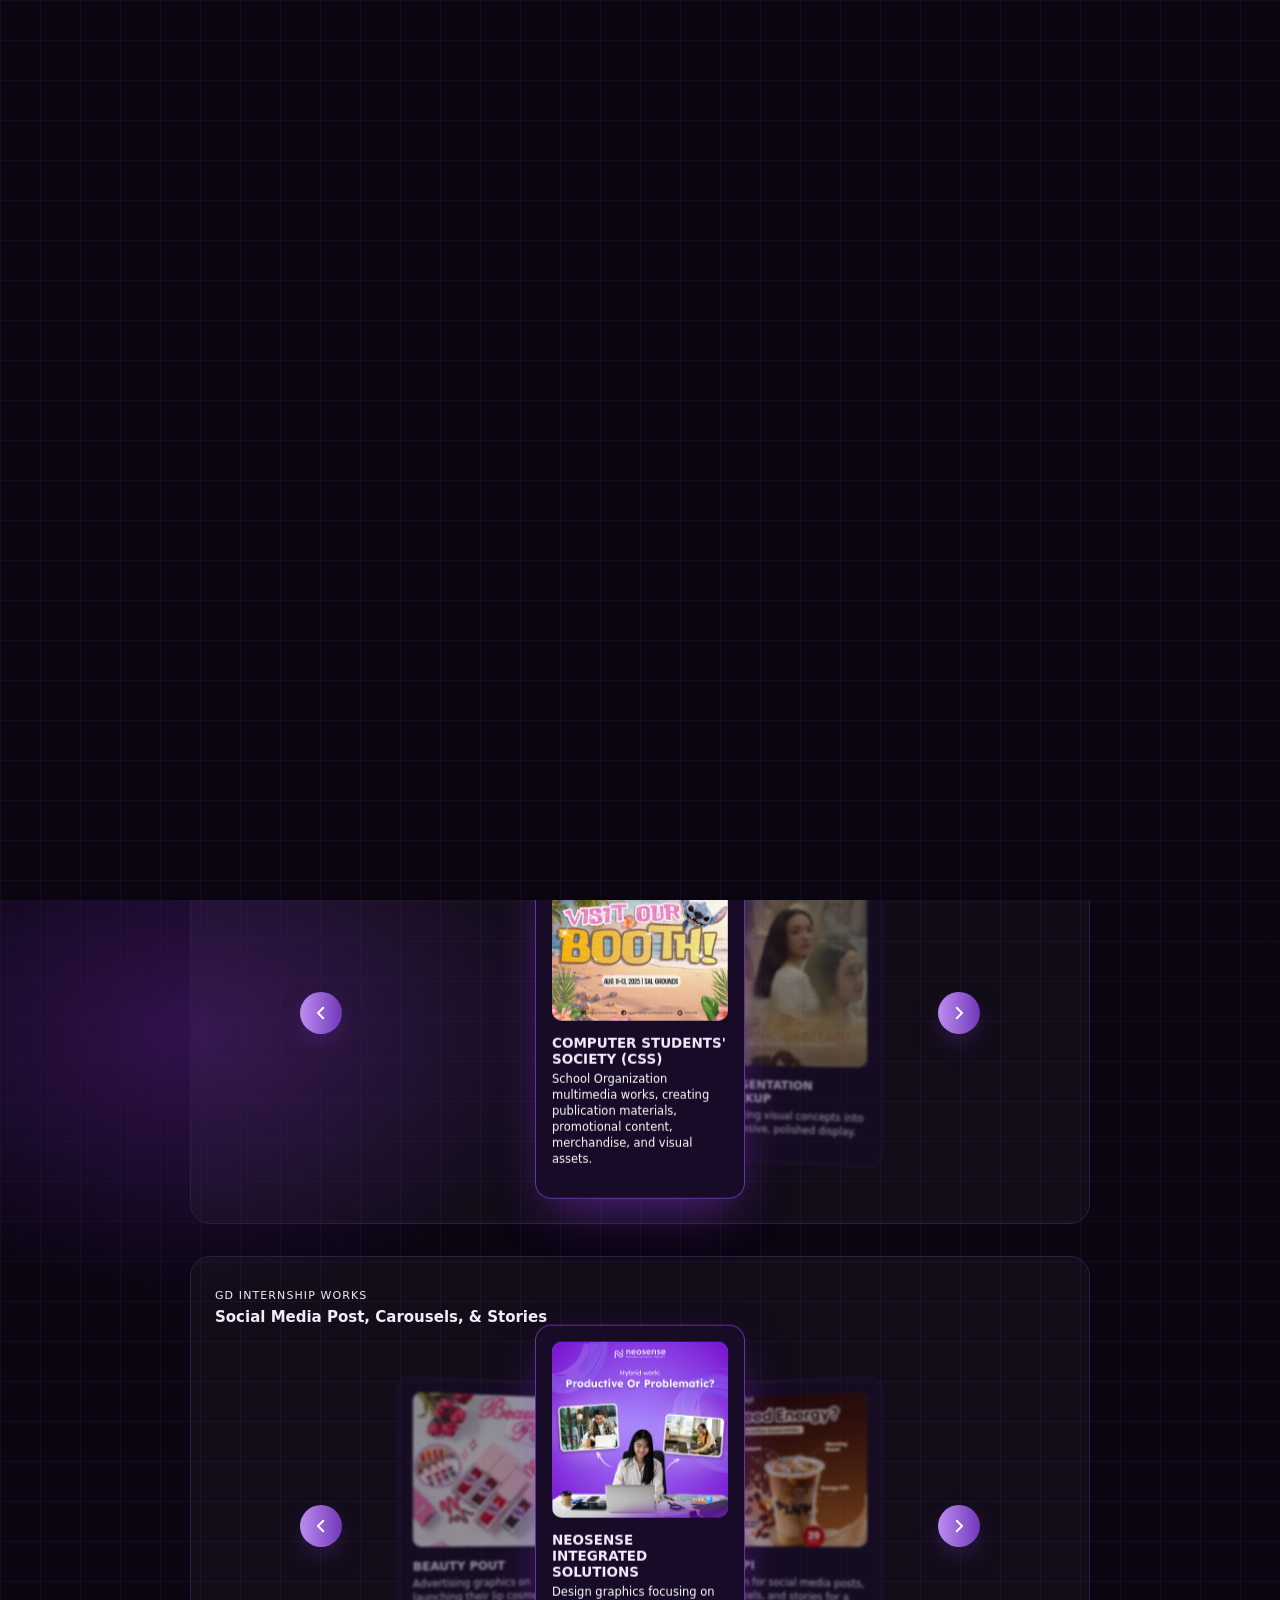
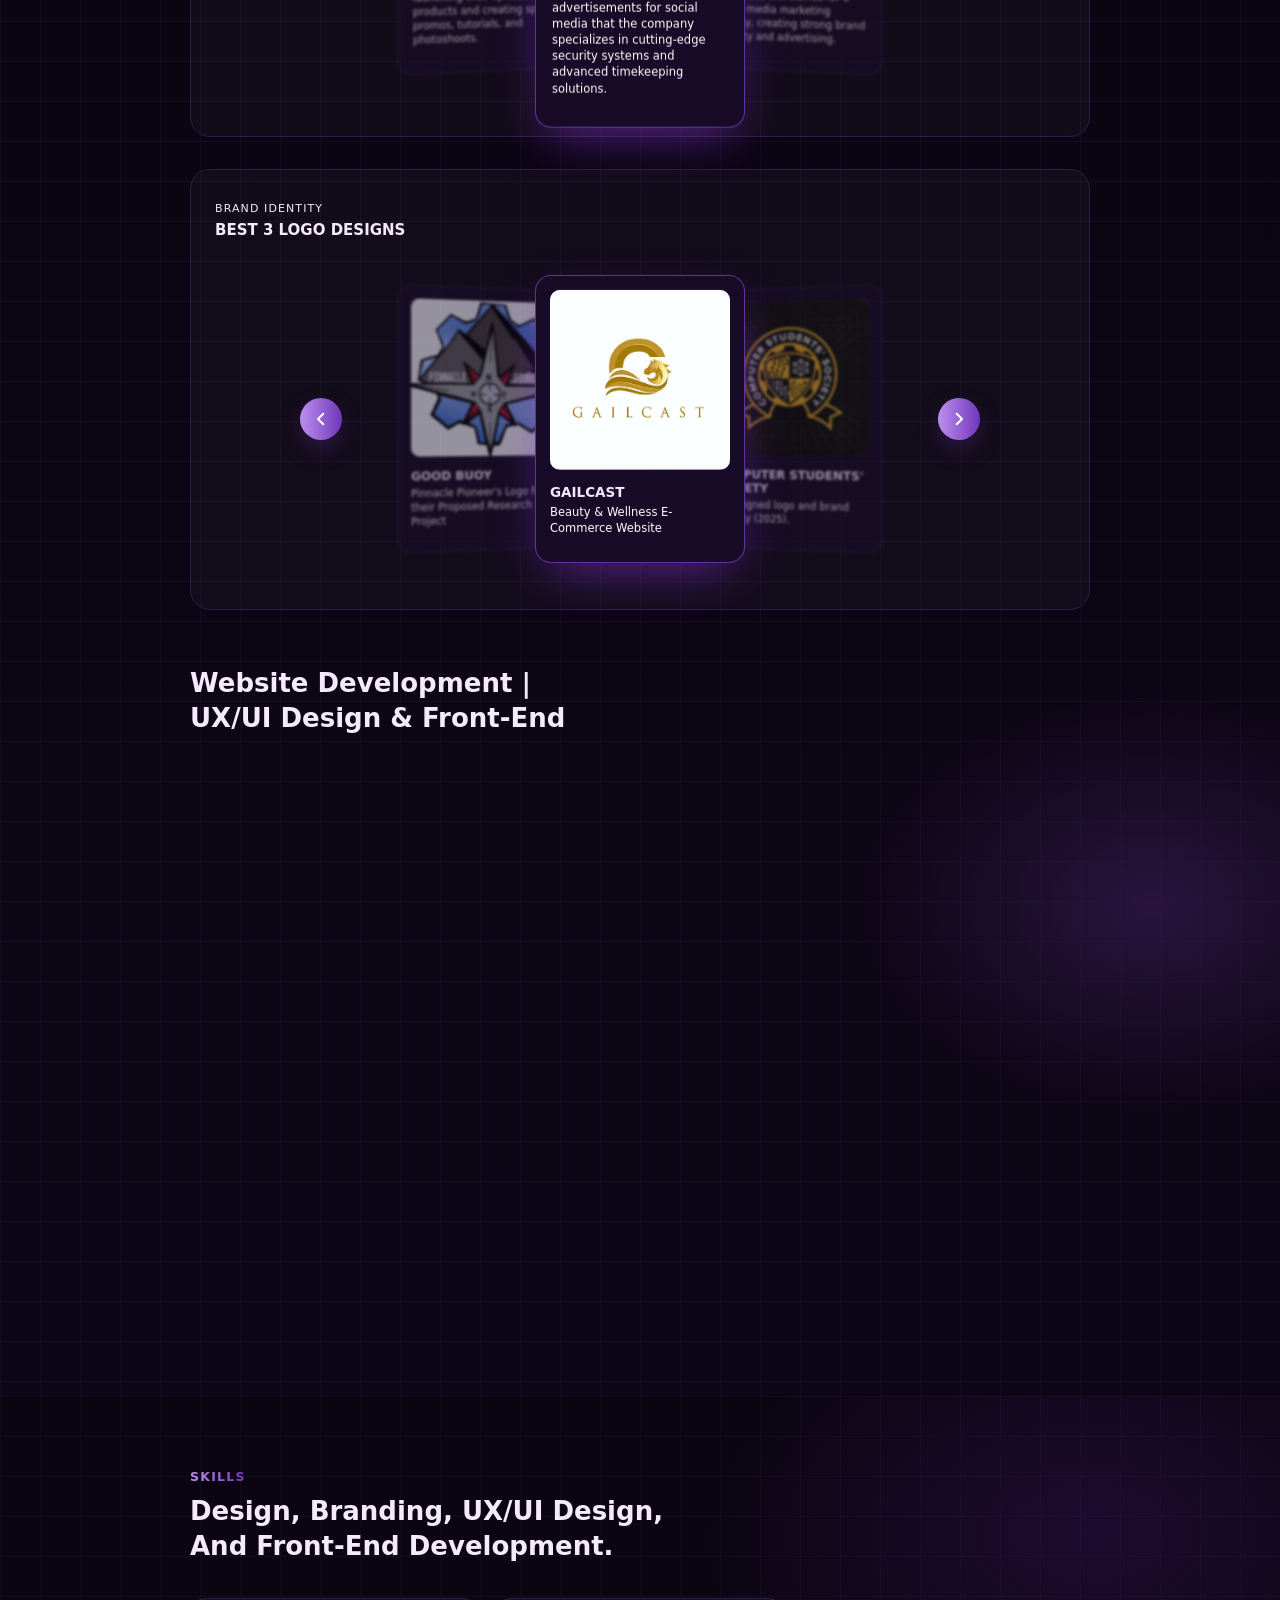
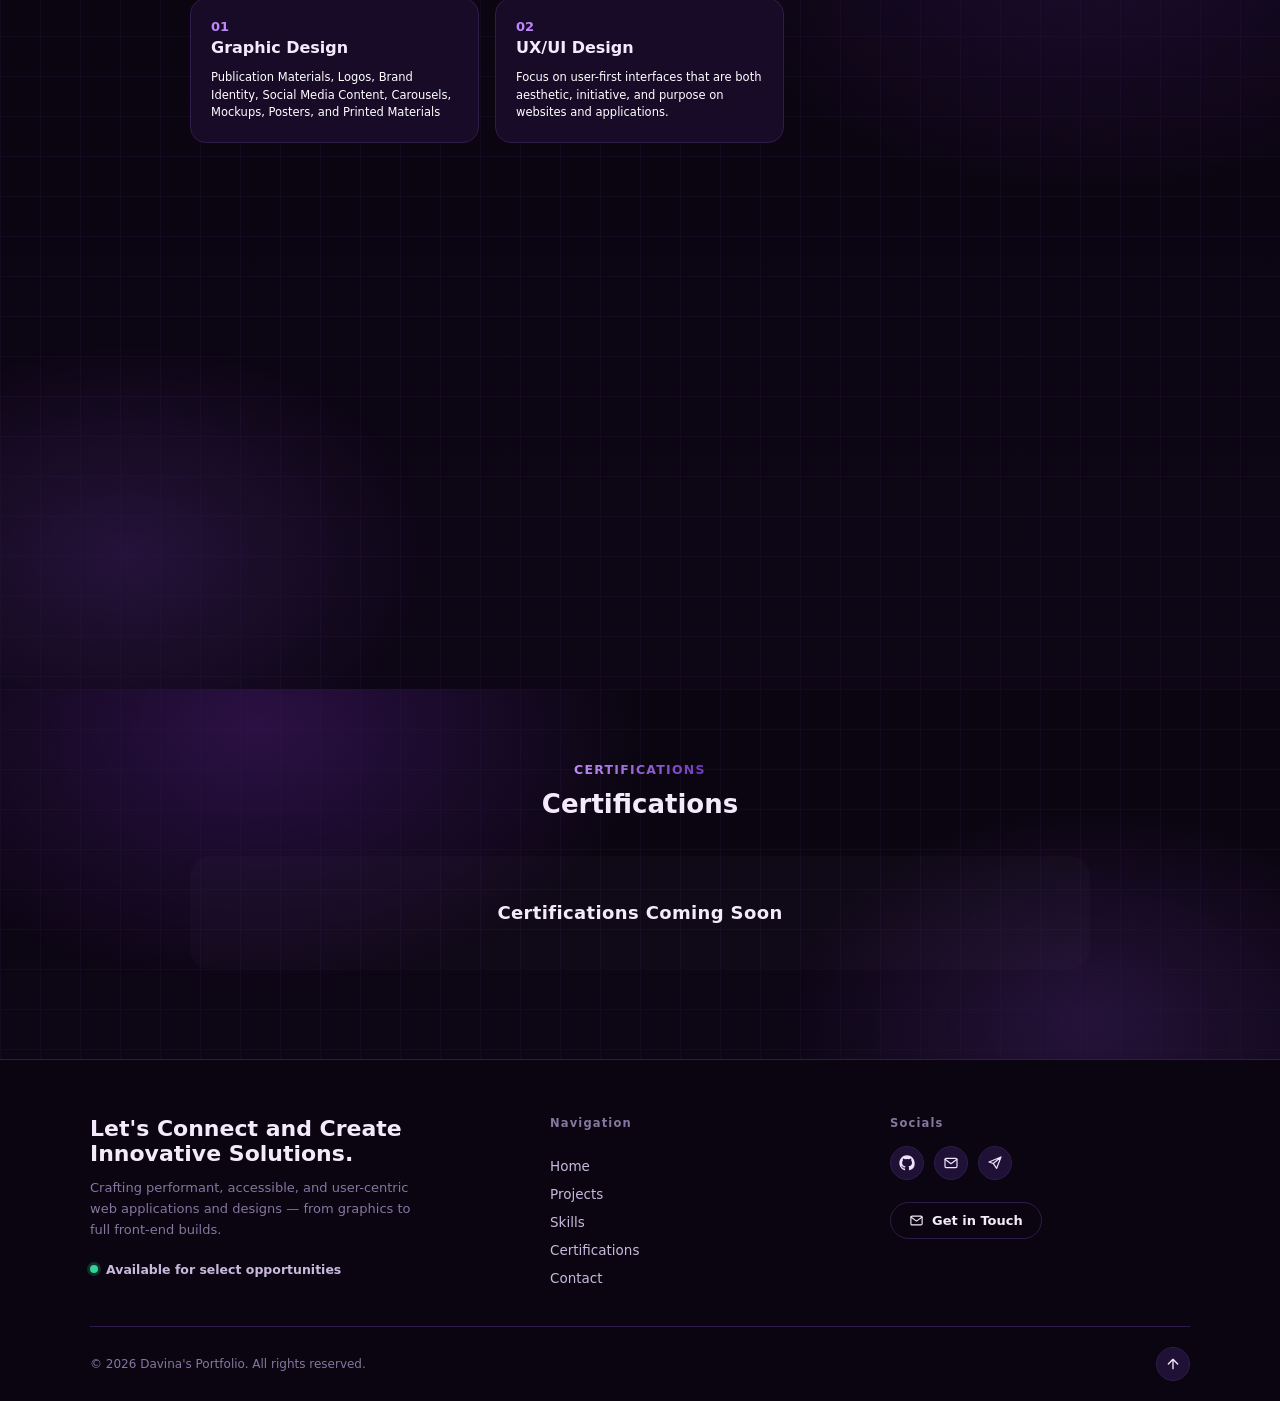
==== index.html @ b84fe7cd "removed the contact form, transferred it on the footer section" ====
<!DOCTYPE html>
<html lang="en">
<head>
<meta charset="UTF-8">
<title>Davina's Art | Graphic & UX/UI Designer & Front-End Developer Portfolio</title>

<link rel="icon" type="image/png" sizes="32x32" href="./photos/palette.png">
<link rel="icon" type="image/png" sizes="64x64" href="./photos/palette.png">
<link rel="shortcut icon" type="image/png" href="./photos/palette.png">
<link rel="stylesheet" href="styles.css">
</head>

<body>
  <!-- Page loader -->
  <div class="page-loader" id="pageLoader">
    <div class="loader">
      <p class="loader-text">Welcome To My Webfolio</p>
      <div class="loader-stars">
      <svg xmlns="http://www.w3.org/2000/svg" width="32" height="32" class="star star1" viewBox="0 0 256 256">
        <path d="M234.5,114.38l-45.1,39.36,13.51,58.6a16,16,0,0,1-23.84,17.34l-51.11-31-51,31a16,16,0,0,1-23.84-17.34L66.61,153.8,21.5,114.38a16,16,0,0,1,9.11-28.06l59.46-5.15,23.21-55.36a15.95,15.95,0,0,1,29.44,0h0L166,81.17l59.44,5.15a16,16,0,0,1,9.11,28.06Z"></path>
      </svg>
      <svg xmlns="http://www.w3.org/2000/svg" width="32" height="32" class="star star2" viewBox="0 0 256 256">
        <path d="M234.5,114.38l-45.1,39.36,13.51,58.6a16,16,0,0,1-23.84,17.34l-51.11-31-51,31a16,16,0,0,1-23.84-17.34L66.61,153.8,21.5,114.38a16,16,0,0,1,9.11-28.06l59.46-5.15,23.21-55.36a15.95,15.95,0,0,1,29.44,0h0L166,81.17l59.44,5.15a16,16,0,0,1,9.11,28.06Z"></path>
      </svg>
      <svg xmlns="http://www.w3.org/2000/svg" width="32" height="32" class="star star3" viewBox="0 0 256 256">
        <path d="M234.5,114.38l-45.1,39.36,13.51,58.6a16,16,0,0,1-23.84,17.34l-51.11-31-51,31a16,16,0,0,1-23.84-17.34L66.61,153.8,21.5,114.38a16,16,0,0,1,9.11-28.06l59.46-5.15,23.21-55.36a15.95,15.95,0,0,1,29.44,0h0L166,81.17l59.44,5.15a16,16,0,0,1,9.11,28.06Z"></path>
      </svg>
      </div>
    </div>
  </div>

  <header class="site-header">
    <div class="header-row">
      <nav>
        <a href="#home" class="active" data-target="home">Home</a>
        <a href="#projects" data-target="projects">Projects</a>
        <a href="#skills" data-target="skills">Skills</a>
        <a href="#certifications" data-target="Certifications">Certifications</a>
        <a href="#contact" data-target="Contact">Contact</a>

      </nav>
      <div class="nav-toggles">
        <div class="toggle-btn active">
          <svg viewBox="0 0 24 24" stroke-width="2" stroke-linecap="round" stroke-linejoin="round">
            <path d="M21 12.79A9 9 0 1 1 11.21 3 7 7 0 0 0 21 12.79z"/>
          </svg>
        </div>
        <div class="toggle-btn">
          <svg viewBox="0 0 24 24" stroke-width="2" stroke-linecap="round" stroke-linejoin="round">
            <circle cx="12" cy="12" r="4.5"/>
            <line x1="12" y1="2.5" x2="12" y2="5"/>
            <line x1="12" y1="19" x2="12" y2="21.5"/>
            <line x1="4.2" y1="4.2" x2="6" y2="6"/>
            <line x1="18" y1="18" x2="19.8" y2="19.8"/>
            <line x1="2.5" y1="12" x2="5" y2="12"/>
            <line x1="19" y1="12" x2="21.5" y2="12"/>
            <line x1="4.2" y1="19.8" x2="6" y2="18"/>
            <line x1="18" y1="6" x2="19.8" y2="4.2"/>
          </svg>
        </div>
      </div>
    </div>
  </header>

  <div id="home" class="hero-wrap">
    <div id="aurora" class="aurora-container"></div>

    <div class="sparkle-layer">
      <span class="sparkle" style="top:80px; left:120px; animation-delay:0s;"><span class="bar-h"></span><span class="bar-v"></span><span class="core"></span></span>
      <span class="sparkle" style="top:160px; left:320px; animation-delay:0.8s;"><span class="bar-h"></span><span class="bar-v"></span><span class="core"></span></span>
      <span class="sparkle" style="top:40px; left:480px; animation-delay:1.6s;"><span class="bar-h"></span><span class="bar-v"></span><span class="core"></span></span>
      <span class="sparkle" style="top:240px; left:200px; animation-delay:2.2s;"><span class="bar-h"></span><span class="bar-v"></span><span class="core"></span></span>
      <span class="sparkle" style="top:120px; left:600px; animation-delay:0.4s;"><span class="bar-h"></span><span class="bar-v"></span><span class="core"></span></span>
      <span class="sparkle" style="top:280px; left:440px; animation-delay:1.9s;"><span class="bar-h"></span><span class="bar-v"></span><span class="core"></span></span>
      <span class="sparkle" style="top:200px; left:80px; animation-delay:2.8s;"><span class="bar-h"></span><span class="bar-v"></span><span class="core"></span></span>
      <span class="sparkle" style="top:60px; left:720px; animation-delay:1.2s;"><span class="bar-h"></span><span class="bar-v"></span><span class="core"></span></span>

      <span class="spark-h" style="top:120px; animation-delay:0.5s;"></span>
      <span class="spark-h" style="top:280px; animation-delay:3.5s;"></span>
      <span class="spark-v" style="left:200px; animation-delay:1.5s;"></span>
      <span class="spark-v" style="left:560px; animation-delay:4.5s;"></span>
    </div>

    <div class="hero-grid" data-reveal-group>
        <div class="hero-left">
          <span class="badge reveal">AVAILABLE FOR FREELANCE WORK</span>
          <h1 class="greeting reveal">Hello there,<br>I'm <span class="name">Davina Ligan</span></h1>
          <div class="role-line reveal"><span class="role-highlight">BSIT Student</span> · Graphic &amp; UX/UI Designer · Front-End Developer</div>
          <p class="bio reveal">I design visual identities, brand-driven graphics, and social media carousels, plus websites and applications — balancing UX and UI for a more intuitive experience, turning visions into innovative solutions through creative direction and AI-assisted workflows.</p>
          <div class="social-row reveal">
            <a class="social-icon" href="https://github.com/vinada222" target="_blank" rel="noopener noreferrer" aria-label="GitHub">
              <svg viewBox="0 0 24 24" fill="#EDE4FB"><path d="M12 .5C5.73.5.5 5.73.5 12c0 5.08 3.29 9.39 7.86 10.91.57.1.78-.25.78-.55v-2.15c-3.2.7-3.88-1.35-3.88-1.35-.53-1.34-1.29-1.7-1.29-1.7-1.06-.72.08-.71.08-.71 1.17.08 1.78 1.2 1.78 1.2 1.04 1.78 2.73 1.27 3.4.97.1-.75.4-1.27.73-1.56-2.55-.29-5.24-1.28-5.24-5.7 0-1.26.45-2.29 1.19-3.1-.12-.29-.52-1.46.11-3.05 0 0 .97-.31 3.18 1.18a11 11 0 0 1 5.8 0c2.2-1.49 3.17-1.18 3.17-1.18.64 1.59.24 2.76.12 3.05.74.81 1.18 1.84 1.18 3.1 0 4.43-2.7 5.4-5.27 5.69.41.36.78 1.06.78 2.14v3.17c0 .3.2.66.79.55A10.52 10.52 0 0 0 23.5 12C23.5 5.73 18.27.5 12 .5Z"/></svg>
            </a>
            <a class="social-icon" href="mailto:ligandavina222@gmail.com" aria-label="Gmail">
              <svg viewBox="0 0 24 24" fill="none" stroke="#EDE4FB" stroke-width="1.8" stroke-linecap="round" stroke-linejoin="round"><rect x="3" y="5" width="18" height="14" rx="2"/><path d="M3 6.5 12 13 21 6.5"/></svg>
            </a>
            <a class="social-icon" href="https://t.me/davinaligan" target="_blank" rel="noopener noreferrer" aria-label="Telegram">
              <svg viewBox="0 0 24 24" fill="none" stroke="#EDE4FB" stroke-width="1.8" stroke-linecap="round" stroke-linejoin="round"><path d="M21 3 3 10.5l6.5 2.3M21 3 14.5 20l-5-7.2M21 3 9.5 12.8"/></svg>
            </a>
          </div>
          <div class="btn-row reveal">
            <a class="btn-primary" href="#projects">View My Work</a>
            <a class="btn-secondary" href="./document/Daven Gailien Ligan_(Davina)-CV.pdf" download="Daven Gailien Ligan_(Davina)-CV.pdf">Download CV</a>
          </div>
        </div>
        <div class="hero-right">

          <!-- profile photo -->
          <img class="avatar-circle reveal" src="./photos/profile.jpg" alt="Davina Ligan">
        </div>
      </div>
    </div>

    <section id="projects" class="projects-section">
      <div class="sparkle-layer">
        <span class="sparkle" style="top:6%; left:3%; animation-delay:0.3s;"><span class="bar-h"></span><span class="bar-v"></span><span class="core"></span></span>
        <span class="sparkle" style="top:9%; left:94%; animation-delay:1.7s;"><span class="bar-h"></span><span class="bar-v"></span><span class="core"></span></span>
        <span class="sparkle" style="top:92%; left:5%; animation-delay:2.6s;"><span class="bar-h"></span><span class="bar-v"></span><span class="core"></span></span>
        <span class="sparkle" style="top:90%; left:93%; animation-delay:1s;"><span class="bar-h"></span><span class="bar-v"></span><span class="core"></span></span>
        <span class="sparkle" style="top:25%; left:2%; animation-delay:2.1s;"><span class="bar-h"></span><span class="bar-v"></span><span class="core"></span></span>
        <span class="sparkle" style="top:25%; left:96%; animation-delay:0.7s;"><span class="bar-h"></span><span class="bar-v"></span><span class="core"></span></span>
        <span class="sparkle" style="top:48%; left:3%; animation-delay:3.2s;"><span class="bar-h"></span><span class="bar-v"></span><span class="core"></span></span>
        <span class="sparkle" style="top:48%; left:95%; animation-delay:1.4s;"><span class="bar-h"></span><span class="bar-v"></span><span class="core"></span></span>
        <span class="sparkle" style="top:70%; left:2%; animation-delay:2.8s;"><span class="bar-h"></span><span class="bar-v"></span><span class="core"></span></span>
        <span class="sparkle" style="top:70%; left:94%; animation-delay:0.5s;"><span class="bar-h"></span><span class="bar-v"></span><span class="core"></span></span>

        <span class="spark-h" style="top:4%; animation-delay:1.2s;"></span>
        <span class="spark-h" style="top:97%; animation-delay:4s;"></span>
        <span class="spark-v" style="left:2%; animation-delay:2.4s;"></span>
        <span class="spark-v" style="left:97%; animation-delay:5s;"></span>
      </div>
      <div class="projects-inner" data-reveal-group>
        <span class="eyebrow reveal">PROJECTS</span>
        <h2 class="projects-title reveal">Graphic Designs | Pubmats ·<br>Carousels · Mockups · Logo</h2>

        <div class="projects-panel reveal">
          <span class="panel-eyebrow">SCHOOL ORGANIZATION WORKS</span>
          <div class="panel-heading">School Publication Materials, Mockups, Posters, &amp; Logos</div>

          <div class="slider-wrap">
            <button class="slider-arrow" id="prevArrow" aria-label="Previous project">
              <svg viewBox="0 0 24 24" fill="none" stroke="#fff" stroke-width="2.6" stroke-linecap="round" stroke-linejoin="round"><path d="M15 5 8 12l7 7"/></svg>
            </button>
            <div class="slider-track" id="projectTrack"></div>
            <button class="slider-arrow" id="nextArrow" aria-label="Next project">
              <svg viewBox="0 0 24 24" fill="none" stroke="#fff" stroke-width="2.6" stroke-linecap="round" stroke-linejoin="round"><path d="M9 5l7 7-7 7"/></svg>
            </button>
          </div>
        </div>

        <div class="projects-panel reveal" style="margin-top: 32px;">
          <span class="panel-eyebrow">GD INTERNSHIP WORKS</span>
          <div class="panel-heading">Social Media Post, Carousels, &amp; Stories</div>

          <div class="slider-wrap">
            <button class="slider-arrow" id="prevArrow2" aria-label="Previous project">
              <svg viewBox="0 0 24 24" fill="none" stroke="#fff" stroke-width="2.6" stroke-linecap="round" stroke-linejoin="round"><path d="M15 5 8 12l7 7"/></svg>
            </button>
            <div class="slider-track" id="projectTrack2"></div>
            <button class="slider-arrow" id="nextArrow2" aria-label="Next project">
              <svg viewBox="0 0 24 24" fill="none" stroke="#fff" stroke-width="2.6" stroke-linecap="round" stroke-linejoin="round"><path d="M9 5l7 7-7 7"/></svg>
            </button>
          </div>
        </div>

        <div class="projects-panel reveal" style="margin-top: 32px;">
          <span class="panel-eyebrow">BRAND IDENTITY</span>
          <div class="panel-heading">BEST 3 LOGO DESIGNS</div>

          <div class="slider-wrap">
            <button class="slider-arrow" id="prevArrow3" aria-label="Previous project">
              <svg viewBox="0 0 24 24" fill="none" stroke="#fff" stroke-width="2.6" stroke-linecap="round" stroke-linejoin="round"><path d="M15 5 8 12l7 7"/></svg>
            </button>
            <div class="slider-track" id="projectTrack3"></div>
            <button class="slider-arrow" id="nextArrow3" aria-label="Next project">
              <svg viewBox="0 0 24 24" fill="none" stroke="#fff" stroke-width="2.6" stroke-linecap="round" stroke-linejoin="round"><path d="M9 5l7 7-7 7"/></svg>
            </button>
          </div>
        </div>

        <h2 class="projects-title reveal" style="margin-top: 56px;">Website Development |<br>UX/UI Design &amp; Front-End</h2>

        <div class="projects-panel reveal">
          <span class="panel-eyebrow">E-COMMERCE WEBSITES</span>
          <div class="panel-heading">Website Designing &amp; Front-End Development</div>

          <div class="single-card-wrap">
              <div class="proj-card-static" data-project-url="https://petals-pastry.vercel.app/">
                <!-- Petals n Pastry Thumbnail -->
                  <img class="proj-thumb-large" src="./photos/Thumbnail.png" alt="Petals n Pastry | E-Commerce Website">
                <h4>Petals n Pastry | E-Commerce Website</h4>
                <p>Petals n Pastry is a small business website that focuses on a conceptual fusion of cookie pastries and bouquets. This small business website offers a dual-category menu featuring combining and bundling floral bouquets and sweet pastries. </p>
              </div>
            </div>
        </div>
      </div>
    </section>

    <section id="skills" class="skills-section">
      <div class="sparkle-layer">
        <span class="sparkle" style="top:6%; left:3%; animation-delay:0.3s;"><span class="bar-h"></span><span class="bar-v"></span><span class="core"></span></span>
        <span class="sparkle" style="top:9%; left:94%; animation-delay:1.7s;"><span class="bar-h"></span><span class="bar-v"></span><span class="core"></span></span>
        <span class="sparkle" style="top:92%; left:5%; animation-delay:2.6s;"><span class="bar-h"></span><span class="bar-v"></span><span class="core"></span></span>
        <span class="sparkle" style="top:90%; left:93%; animation-delay:1s;"><span class="bar-h"></span><span class="bar-v"></span><span class="core"></span></span>
        <span class="sparkle" style="top:25%; left:2%; animation-delay:2.1s;"><span class="bar-h"></span><span class="bar-v"></span><span class="core"></span></span>
        <span class="sparkle" style="top:25%; left:96%; animation-delay:0.7s;"><span class="bar-h"></span><span class="bar-v"></span><span class="core"></span></span>
        <span class="sparkle" style="top:48%; left:3%; animation-delay:3.2s;"><span class="bar-h"></span><span class="bar-v"></span><span class="core"></span></span>
        <span class="sparkle" style="top:48%; left:95%; animation-delay:1.4s;"><span class="bar-h"></span><span class="bar-v"></span><span class="core"></span></span>
        <span class="sparkle" style="top:70%; left:2%; animation-delay:2.8s;"><span class="bar-h"></span><span class="bar-v"></span><span class="core"></span></span>
        <span class="sparkle" style="top:70%; left:94%; animation-delay:0.5s;"><span class="bar-h"></span><span class="bar-v"></span><span class="core"></span></span>

        <span class="spark-h" style="top:4%; animation-delay:1.2s;"></span>
        <span class="spark-h" style="top:97%; animation-delay:4s;"></span>
        <span class="spark-v" style="left:2%; animation-delay:2.4s;"></span>
        <span class="spark-v" style="left:97%; animation-delay:5s;"></span>
      </div>
      
      <div class="skills-inner" data-reveal-group>
        <span class="eyebrow reveal">SKILLS</span>
        <h2 class="projects-title reveal">Design, Branding, UX/UI Design,<br>And Front-End Development.</h2>

        <div class="skills-cards">
          <div class="skill-card reveal">
            <div class="num">01</div>
            <h3>Graphic Design</h3>
            <p>Publication Materials, Logos, Brand Identity, Social Media Content, Carousels, Mockups, Posters, and Printed Materials</p>
          </div>
          <div class="skill-card reveal">
            <div class="num">02</div>
            <h3>UX/UI Design</h3>
            <p>Focus on user-first interfaces that are both aesthetic, initiative, and purpose on websites and applications.</p>
          </div>
          <div class="skill-card reveal">
            <div class="num">03</div>
            <h3>Web Development</h3>
            <p>Unleash high-performance websites, apps, and games designed to build digital experiences that scale with your ambition.</p>
          </div>
        </div>

        <div class="tools-row">
          <div class="tools-panel reveal">
            <h4>Tools that I'm Proficient at:</h4>
            <!-- image icons-->
            <div class="tools-list">
              <div class="tool-item">
                <div class="tool-icon"><img src="./photos/PS.png" alt="Adobe Photoshop"></div>
                <span class="tool-name">Adobe Photoshop</span>
              </div>
              <div class="tool-item">
                <div class="tool-icon"><img src="./photos/HTML.png" alt="HTML"></div>
                <span class="tool-name">HTML</span>
              </div>
              <div class="tool-item">
                <div class="tool-icon"><img src="./photos/Affinity.png" alt="Affinity Design"></div>
                <span class="tool-name">Affinity Design</span>
              </div>
              <div class="tool-item">
                <div class="tool-icon"><img src="./photos/CSS.png" alt="CSS"></div>
                <span class="tool-name">CSS</span>
              </div>
              <div class="tool-item">
                <div class="tool-icon"><img src="./photos/CANVA.png" alt="Canva"></div>
                <span class="tool-name">Canva</span>
              </div>
              <div class="tool-item">
                <div class="tool-icon"><img src="./photos/JS.png" alt="Javascript"></div>
                <span class="tool-name">Javascript</span>
              </div>
              <div class="tool-item">
                <div class="tool-icon"><img src="./photos/FIGMA.png" alt="Figma"></div>
                <span class="tool-name">Figma</span>
              </div>
              <div class="tool-item">
                <div class="tool-icon"><img src="./photos/TAILWIND.png" alt="Tailwind"></div>
                <span class="tool-name">Tailwind</span>
              </div>
              <div class="tool-item">
                <div class="tool-icon"><img src="./photos/FRAMER.png" alt="Framer"></div>
                <span class="tool-name">Framer</span>
              </div>
              <div class="tool-item">
                <div class="tool-icon"><img src="./photos/REACT.png" alt="React"></div>
                <span class="tool-name">React</span>
              </div>
            </div>
          </div>

          <div class="tools-panel reveal">
            <h4>AI Tools:</h4>
            <!-- IMAGE SLOTS: AI tool icons below — swap each src for the actual logo/icon file -->
            <div class="ai-list">
              <div class="tool-item">
                <div class="tool-icon"><img src="./photos/CLAUDE.png" alt="Claude"></div>
                <span class="tool-name">Claude</span>
              </div>
              <div class="tool-item">
                <div class="tool-icon"><img src="./photos/ANTIGRAVITY.png" alt="Antigravity"></div>
                <span class="tool-name">Antigravity</span>
              </div>
              <div class="tool-item">
                <div class="tool-icon"><img src="./photos/GEMINI.png" alt="Gemini"></div>
                <span class="tool-name">Gemini</span>
              </div>
            </div>
          </div>
        </div>
      </div>
    </section>

   <section id="certifications" class="certifications-section">
  <div class="sparkle-layer">
    <span class="sparkle" style="top:6%; left:3%; animation-delay:0.3s;"><span class="bar-h"></span><span class="bar-v"></span><span class="core"></span></span>
    <span class="sparkle" style="top:9%; left:94%; animation-delay:1.7s;"><span class="bar-h"></span><span class="bar-v"></span><span class="core"></span></span>
    <span class="sparkle" style="top:92%; left:5%; animation-delay:2.6s;"><span class="bar-h"></span><span class="bar-v"></span><span class="core"></span></span>
    <span class="sparkle" style="top:90%; left:93%; animation-delay:1s;"><span class="bar-h"></span><span class="bar-v"></span><span class="core"></span></span>
  </div>
  <div class="certifications-inner" data-reveal-group>
    <span class="eyebrow reveal">CERTIFICATIONS</span>
    <h2 class="projects-title reveal">Certifications</h2>

    <div class="certifications-placeholder reveal">
      <p>Certifications Coming Soon</p>
    </div>
  </div>
</section>

<section id="contact" class="contact-section">
  <div class="sparkle-layer">
    <span class="sparkle" style="top:8%; left:4%; animation-delay:0.3s;"><span class="bar-h"></span><span class="bar-v"></span><span class="core"></span></span>
    <span class="sparkle" style="top:10%; left:93%; animation-delay:1.7s;"><span class="bar-h"></span><span class="bar-v"></span><span class="core"></span></span>
    <span class="sparkle" style="top:88%; left:6%; animation-delay:2.6s;"><span class="bar-h"></span><span class="bar-v"></span><span class="core"></span></span>
    <span class="sparkle" style="top:85%; left:92%; animation-delay:1s;"><span class="bar-h"></span><span class="bar-v"></span><span class="core"></span></span>
    <span class="sparkle" style="top:45%; left:3%; animation-delay:2.1s;"><span class="bar-h"></span><span class="bar-v"></span><span class="core"></span></span>
    <span class="sparkle" style="top:45%; left:95%; animation-delay:0.7s;"><span class="bar-h"></span><span class="bar-v"></span><span class="core"></span></span>

    <span class="spark-h" style="top:5%; animation-delay:1.2s;"></span>
    <span class="spark-h" style="top:95%; animation-delay:4s;"></span>
    <span class="spark-v" style="left:3%; animation-delay:2.4s;"></span>
    <span class="spark-v" style="left:96%; animation-delay:5s;"></span>
  </div>
      
      
<div class="contact-inner" data-reveal-group>
  <!--Form <span class="eyebrow reveal">CONTACT</span>
  <h2 class="contact-title reveal">Send Me A Message</h2>
  <p class="contact-subtitle reveal">Fill Out The Form Below To Send A Direct Inquiry</p>

  <form action="https://api.web3forms.com/submit" method="POST" target="_blank" class="contact-panel reveal">
    
    <input type="hidden" name="access_key" value="895fa19d-08d6-4957-9bad-a65fccac26e1">

    <div class="form-row">
      <div class="form-field">
        <label for="cf-name">Name</label>
        <input type="text" id="cf-name" name="name" placeholder="Your name" required>
      </div>
      <div class="form-field">
        <label for="cf-email">Email</label>
        <input type="email" id="cf-email" name="email" placeholder="you@email.com" required>
      </div>
    </div>
    <div class="form-field">
      <label for="cf-message">Message</label>
      <textarea id="cf-message" name="message" placeholder="Tell me about your project..." required></textarea>
    </div>
    
    <button type="submit" class="btn-send">Send Message</button>
  </form>
</div> -->
    </section>

    <footer id="siteFooter" class="site-footer">
  <div class="footer-top">
    <div class="footer-brand">
      <h3>Let's Connect and Create Innovative Solutions.</h3>
      <p>Crafting performant, accessible, and user-centric web applications and designs — from graphics to full front-end builds.</p>
      <div class="footer-status">
        <span class="status-dot"></span>
        Available for select opportunities
      </div>
    </div>

    <div class="footer-nav">
      <span class="footer-col-label">Navigation</span>
      <a href="#home" data-target="home">Home</a>
      <a href="#projects" data-target="projects">Projects</a>
      <a href="#skills" data-target="skills">Skills</a>
      <a href="#certifications" data-target="certifications">Certifications</a>
      <a href="#contact" data-target="contact">Contact</a>
    </div>

    <div class="footer-socials">
      <span class="footer-col-label">Socials</span>
      <div class="footer-social-row">
        <a class="social-icon" href="https://github.com/vinada222" target="_blank" rel="noopener noreferrer" aria-label="GitHub">
          <svg viewBox="0 0 24 24" fill="#EDE4FB"><path d="M12 .5C5.73.5.5 5.73.5 12c0 5.08 3.29 9.39 7.86 10.91.57.1.78-.25.78-.55v-2.15c-3.2.7-3.88-1.35-3.88-1.35-.53-1.34-1.29-1.7-1.29-1.7-1.06-.72.08-.71.08-.71 1.17.08 1.78 1.2 1.78 1.2 1.04 1.78 2.73 1.27 3.4.97.1-.75.4-1.27.73-1.56-2.55-.29-5.24-1.28-5.24-5.7 0-1.26.45-2.29 1.19-3.1-.12-.29-.52-1.46.11-3.05 0 0 .97-.31 3.18 1.18a11 11 0 0 1 5.8 0c2.2-1.49 3.17-1.18 3.17-1.18.64 1.59.24 2.76.12 3.05.74.81 1.18 1.84 1.18 3.1 0 4.43-2.7 5.4-5.27 5.69.41.36.78 1.06.78 2.14v3.17c0 .3.2.66.79.55A10.52 10.52 0 0 0 23.5 12C23.5 5.73 18.27.5 12 .5Z"/></svg>
        </a>
        <a class="social-icon" href="mailto:ligandavina222@gmail.com" aria-label="Gmail">
          <svg viewBox="0 0 24 24" fill="none" stroke="#EDE4FB" stroke-width="1.8" stroke-linecap="round" stroke-linejoin="round"><rect x="3" y="5" width="18" height="14" rx="2"/><path d="M3 6.5 12 13 21 6.5"/></svg>
        </a>
        <a class="social-icon" href="https://t.me/davinaligan" target="_blank" rel="noopener noreferrer" aria-label="Telegram">
          <svg viewBox="0 0 24 24" fill="none" stroke="#EDE4FB" stroke-width="1.8" stroke-linecap="round" stroke-linejoin="round"><path d="M21 3 3 10.5l6.5 2.3M21 3 14.5 20l-5-7.2M21 3 9.5 12.8"/></svg>
        </a>
      </div>
      <a class="footer-cta" href="#contact">
        <svg viewBox="0 0 24 24" fill="none" stroke="currentColor" stroke-width="1.8" stroke-linecap="round" stroke-linejoin="round"><rect x="3" y="5" width="18" height="14" rx="2"/><path d="M3 6.5 12 13 21 6.5"/></svg>
        Get in Touch
      </a>
    </div>
  </div>

  <div class="footer-bottom">
    <p>&copy; 2026 Davina's Portfolio. All rights reserved.</p>
    <button type="button" class="back-to-top" id="backToTop" aria-label="Back to top">
      <svg viewBox="0 0 24 24" fill="none" stroke="currentColor" stroke-width="2" stroke-linecap="round" stroke-linejoin="round"><path d="M12 19V5M5 12l7-7 7 7"/></svg>
    </button>
  </div>
</footer>

  <script src="script.js"></script>
  <script type="module" src="aurora.js"></script>
</body>
</html>
---- styles.css ----
:root{
    --bg-void: #0A0510;
    --bg-void-2: #0D0616;
    --bg-panel: #170B28;
    --bg-panel-2: #1F1136;
    --line: #2E1D4A;
    --violet-deep: #6D28D9;
    --violet: #9333EA;
    --violet-bright: #A855F7;
    --lilac: #C084FC;
    --text-hi: #F3EAFB;
    --text-mid: #C9BADD;
    --text-low: #8577A0;
    --text-accent: #D4B2F2;
    --grad-text-a: #BD8DF0;
    --grad-text-b: #6F38B9;
    --paragraph-color: #FFFFFF;
  }

  /* Light mode*/
  body.light-mode{
    --bg-void: #e6e0f0;
    --bg-void-2: #EFE9F8;
    --bg-panel: #FBF9FD;
    --bg-panel-2: #F1ECFA;
    --line: #b4b4b4;
    --text-hi: #241338;
    --text-mid: #5B4A78;
    --text-low: #8577A0;
    --text-accent: #7C3AED;
    --grad-text-a: #9333EA;
    --grad-text-b: #4C1D95;
    --paragraph-color: #241338;
  }
  body.light-mode .bio{
    color: var(--text-hi);
  }
  body, body *{
    transition: background-color .35s ease, color .35s ease, border-color .35s ease;
  }
  *{box-sizing:border-box; margin:0; padding:0;}
  body{
    background: var(--bg-void);
    font-family: 'Segoe UI', system-ui, sans-serif;
    margin: 0;
    padding: 0;
  }

  html{
    scroll-behavior: smooth;
  }

  .site-header{
    position: fixed;
    top: 20px;
    left: 0;
    right: 0;
    z-index: 100;
    padding: 0 40px;
    pointer-events: none;
  }
  .site-header .header-row{
    pointer-events: auto;
  }


  .certifications-section{
  position: relative;
  padding: 70px 48px 90px;
  background:
    radial-gradient(ellipse 600px 400px at 20% 10%, rgba(147,51,234,0.24), transparent 65%),
    radial-gradient(ellipse 500px 350px at 85% 90%, rgba(168,85,247,0.16), transparent 60%),
    linear-gradient(180deg, var(--bg-void), var(--bg-void-2));
  overflow: hidden;
}
body.light-mode .certifications-section{
  background:
    radial-gradient(ellipse 600px 400px at 20% 10%, rgba(147,51,234,0.11), transparent 65%),
    radial-gradient(ellipse 500px 350px at 85% 90%, rgba(168,85,247,0.08), transparent 60%),
    linear-gradient(180deg, var(--bg-void), var(--bg-void-2));
}
.certifications-section::before{
  content:"";
  position:absolute; inset:0;
  background-image:
    linear-gradient(var(--line) 1px, transparent 1px),
    linear-gradient(90deg, var(--line) 1px, transparent 1px);
  background-size: 40px 40px;
  opacity: 0.22;
}
.certifications-inner{
  position: relative;
  z-index: 2;
  max-width: 900px;
  margin: 0 auto;
  text-align: center;
}
.certifications-inner .eyebrow{
  display: inline-block;
}
.certifications-placeholder{
  margin-top: 34px;
  background: rgba(255,255,255,0.02);
  border: none;
  border-radius: 20px;
  padding: 46px 30px;
}
body.light-mode .certifications-placeholder{
  background: rgba(255,255,255,0.18);
}
.certifications-placeholder p{
  font-size: 18px;
  font-weight: 700;
  color: var(--text-hi);
  letter-spacing: 0.02em;
}

  #home, #projects, #skills, #certifications, #contact{
  scroll-margin-top: 90px;
}

  .hero-wrap{
    position: relative;
    padding: 100px 40px 60px;
    background:
      radial-gradient(ellipse 650px 420px at 12% 18%, rgba(147,51,234,0.32), transparent 65%),
      radial-gradient(ellipse 550px 380px at 88% 78%, rgba(168,85,247,0.22), transparent 60%),
      var(--bg-void);
    overflow: hidden;
  }
  .aurora-container{
    position: absolute;
    inset: 0;
    width: 100%;
    height: 100%;
    z-index: 0;
    pointer-events: none;
  }
  .hero-wrap::before{
    content:"";
    position:absolute; inset:0;
    z-index: 1;
    background-image:
      linear-gradient(var(--line) 1px, transparent 1px),
      linear-gradient(90deg, var(--line) 1px, transparent 1px);
    background-size: 40px 40px;
    opacity: 0.26;
  }

  /* Sparkles on the grid */
  .sparkle-layer{
    position: absolute;
    inset: 0;
    z-index: 1;
    overflow: hidden;
    pointer-events: none;
  }
  .sparkle{
    position: absolute;
    width: 34px;
    height: 34px;
    opacity: 0;
    animation: twinkle 2s ease-in-out infinite;
  }
  .sparkle .bar-h{
    position: absolute;
    top: 50%; left: 0;
    width: 100%; height: 1.2px;
    background: linear-gradient(90deg, transparent, #9333EA 45%, #6D28D9 50%, #9333EA 55%, transparent);
    transform: translateY(-50%);
  }
  .sparkle .bar-v{
    position: absolute;
    left: 50%; top: 0;
    width: 1.2px; height: 100%;
    background: linear-gradient(180deg, transparent, #9333EA 45%, #6D28D9 50%, #9333EA 55%, transparent);
    transform: translateX(-50%);
  }
  .sparkle .core{
    position: absolute;
    top: 50%; left: 50%;
    width: 5px; height: 5px;
    background: #fff;
    border-radius: 50%;
    transform: translate(-50%,-50%);
    box-shadow:
      0 0 6px 2px rgba(233,213,255,0.9),
      0 0 12px 4px rgba(147,51,234,0.45);
  }
  @keyframes twinkle{
    0%, 100%{ opacity: 0; transform: scale(0.5) rotate(0deg); }
    50%{ opacity: 1; transform: scale(1) rotate(6deg); }
  }

  .spark-h{
    position: absolute;
    height: 2px;
    width: 70px;
    left: -80px;
    background: linear-gradient(90deg, transparent, #E9D5FF, transparent);
    filter: blur(0.4px);
    opacity: 0;
    animation: travel-x 4s ease-in-out infinite;
  }
  @keyframes travel-x{
    0%{ left: -80px; opacity: 0; }
    12%{ opacity: 1; }
    45%{ opacity: 1; }
    58%{ opacity: 0; }
    100%{ left: 110%; opacity: 0; }
  }

  .spark-v{
    position: absolute;
    width: 2px;
    height: 60px;
    top: -70px;
    background: linear-gradient(180deg, transparent, #E9D5FF, transparent);
    filter: blur(0.4px);
    opacity: 0;
    animation: travel-y 5s ease-in-out infinite;
  }
  @keyframes travel-y{
    0%{ top: -70px; opacity: 0; }
    14%{ opacity: 1; }
    48%{ opacity: 1; }
    60%{ opacity: 0; }
    100%{ top: 110%; opacity: 0; }
  }

  @media (prefers-reduced-motion: reduce){
    .sparkle, .spark-h, .spark-v{ animation: none; opacity: 0.35; }
  }

  /* Header row */
  .header-row{
    position: relative;
    display: grid;
    grid-template-columns: 1fr auto 1fr;
    align-items: center;
    column-gap: 24px;
  }

  /* Nav */
  nav{
    grid-column: 2;
    display:flex;
    align-items:center;
    justify-content:center;
    gap: 30px;
    padding: 14px 28px;
    background: rgba(255,255,255,0.06);
    backdrop-filter: blur(18px);
    -webkit-backdrop-filter: blur(18px);
    border: 1px solid rgba(255,255,255,0.14);
    border-radius: 999px;
    box-shadow:
      inset 0 1px 0 rgba(255,255,255,0.2),
      0 12px 30px -10px rgba(0,0,0,0.5);
    width: fit-content;
  }
  nav a{
    position: relative;
    color: var(--text-mid);
    text-decoration: none;
    font-size: 15.5px;
    font-weight: 500;
    padding: 6px 14px;
    border-radius: 999px;
    transition: color .3s ease;
  }
  nav a::after{
    content: "";
    position: absolute;
    inset: 0;
    border-radius: 999px;
    background: linear-gradient(135deg, rgba(189,141,240,0.32), rgba(111,56,185,0.32));
    border: 1px solid rgba(255,255,255,0.18);
    box-shadow: inset 0 1px 0 rgba(255,255,255,0.15);
    transform: scaleX(0);
    transform-origin: left;
    transition: transform .35s ease;
    z-index: -1;
  }
  nav a:hover{
    color: var(--text-hi);
  }
  nav a:hover::after{
    transform: scaleX(1);
  }
  nav a.active{
    color: var(--text-hi);
  }
  nav a.active::after{
    transform: scaleX(1);
  }
  .nav-toggles{
    grid-column: 3;
    justify-self: end;
    margin-left: 24px;
    display:flex;
    align-items:center;
    gap: 10px;
    padding: 5px;
    background: rgba(255,255,255,0.06);
    backdrop-filter: blur(18px);
    -webkit-backdrop-filter: blur(18px);
    border: 1px solid rgba(255,255,255,0.14);
    border-radius: 999px;
    box-shadow:
      inset 0 1px 0 rgba(255,255,255,0.2),
      0 12px 30px -10px rgba(0,0,0,0.5);
  }
  .toggle-btn{
    width: 30px; height: 30px;
    border-radius: 50%;
    display:flex; align-items:center; justify-content:center;
    background: transparent;
    border: 1px solid transparent;
    transition: background .35s ease, border-color .35s ease, box-shadow .35s ease;
  }
  .toggle-btn.active{
    background: linear-gradient(135deg, rgba(189,141,240,0.32), rgba(111,56,185,0.32));
    border: 1px solid rgba(255,255,255,0.18);
    box-shadow: inset 0 1px 0 rgba(255,255,255,0.15);
  }
  .toggle-btn svg{
    width: 16px; height: 16px;
    stroke: #EDE4FB;
    fill: none;
    transition: stroke .35s ease;
  }

  /* Light mode: keep the frosted nav/toggle legible against a white page */
  body.light-mode nav,
  body.light-mode .nav-toggles{
    background: rgba(10,5,16,0.045);
    border-color: rgba(10,5,16,0.1);
    box-shadow:
      inset 0 1px 0 rgba(255,255,255,0.6),
      0 12px 30px -10px rgba(111,56,185,0.18);
  }
  body.light-mode .toggle-btn svg{
    stroke: #6F38B9;
  }
  body.light-mode .social-icon svg{
    stroke: #6F38B9;
  }
  body.light-mode .social-icon[aria-label="GitHub"] svg{
    fill: #6F38B9;
  }
  body.light-mode .social-icon{
    background: var(--bg-panel-2);
    border-color: rgba(111,56,185,0.25);
  }

  

  /* Hero content */
  .hero-grid{
    position: relative;
    z-index: 2;
    display:flex;
    align-items:center;
    justify-content: space-between;
    gap: 40px;
    max-width: 900px;
    margin: 0 auto;
  }
  .hero-left{ max-width: 480px; }

  .badge{
    display:inline-block;
    font-size: 11.5px;
    letter-spacing: 0.06em;
    color: var(--text-accent);
    background: rgba(147,51,234,0.18);
    backdrop-filter: blur(14px);
    -webkit-backdrop-filter: blur(14px);
    border: 1px solid rgba(255,255,255,0.18);
    box-shadow:
      inset 0 1px 0 rgba(255,255,255,0.25),
      0 8px 24px -8px rgba(147,51,234,0.4);
    padding: 6px 14px;
    border-radius: 999px;
    margin-bottom: 20px;
  }
  h1.greeting{
    font-size: 34px;
    font-weight: 800;
    line-height: 1.25;
    color: var(--text-hi);
    letter-spacing: -0.01em;
    margin-bottom: 12px;
  }
  h1.greeting .name{
    background: linear-gradient(90deg, var(--grad-text-a), var(--grad-text-b));
    -webkit-background-clip: text;
    background-clip: text;
    color: transparent;
  }
  .role-line{
    font-size: 13px;
    color: var(--text-hi);
    font-weight: 500;
    margin-bottom: 18px;
  }
  .role-highlight{
    color: var(--text-accent);
  }
  .bio{
    font-size: 14px;
    line-height: 1.7;
    color: var(--text-accent);
    margin-bottom: 16px;
  }
  .btn-row{ display:flex; gap: 12px; }
  .social-row{
    display:flex;
    gap: 10px;
    margin-bottom: 14px;
  }
  .social-icon{
    width: 34px; height: 34px;
    border-radius: 50%;
    display:flex; align-items:center; justify-content:center;
    background: var(--bg-panel-2);
    border: 1px solid var(--line);
    transition: transform .25s ease, background .25s ease, border-color .25s ease;
  }
  .social-icon svg{
    width: 16px; height: 16px;
  }
  .social-icon:hover{
    transform: translateY(-3px);
    background: rgba(147,51,234,0.28);
    border-color: rgba(168,85,247,0.5);
  }
  .btn-primary{
    display:inline-block;
    background: linear-gradient(90deg, #BD8DF0, #6F38B9);
    color: white;
    font-size: 13.5px;
    font-weight: 600;
    padding: 12px 22px;
    border-radius: 999px;
    box-shadow: 0 10px 30px -8px rgba(111,56,185,0.6);
    text-decoration: none;
    transition: transform .3s ease, box-shadow .3s ease;
  }
  .btn-primary:hover{
    transform: translateY(-5px);
    box-shadow: 0 22px 40px -10px rgba(111,56,185,0.85);
  }
  .btn-secondary{
    display:inline-block;
    color: var(--text-hi);
    font-size: 13.5px;
    font-weight: 600;
    padding: 12px 22px;
    border-radius: 999px;
    border: 2px solid transparent;
    background:
      linear-gradient(var(--bg-void), var(--bg-void)) padding-box,
      linear-gradient(90deg, #BD8DF0, #6F38B9) border-box;
    text-decoration: none;
    box-shadow: 0 0 0 rgba(111,56,185,0);
    transition: transform .3s ease, box-shadow .3s ease;
  }
  .btn-secondary:hover{
    transform: translateY(-5px);
    box-shadow: 0 22px 40px -12px rgba(111,56,185,0.55);
    background: var(--bg-void);
    border: 2px solid var(--text-mid);
  }

  .hero-right{
    flex-shrink: 0;
  }
  .avatar-circle{
    width: 260px;
    height: 260px;
    border-radius: 50%;
    background: linear-gradient(160deg, #EDE4FB, #C9BADD);
    box-shadow: 0 20px 60px -15px rgba(147,51,234,0.5);
    object-fit: cover;
    display: block;
  }

  @media (max-width: 700px){
    .hero-grid{ flex-direction: column; text-align:center; }
    .hero-left{ max-width: 100%; }
    .btn-row{ justify-content:center; }
    .social-row{ justify-content:center; }
    .hero-right{
      display:flex;
      justify-content: center;
      width: 100%;
      margin-top: 20px;
    }
    .avatar-circle{ width: 180px; height: 180px; margin: 0 auto; }

    .site-header{ padding: 14px 16px; }
    .header-row{
      display: flex;
      flex-wrap: wrap;
      justify-content: center;
      align-items: center;
      gap: 10px;
    }
    nav{
      max-width: 100%;
      overflow-x: auto;
      justify-content: flex-start;
      padding: 10px 14px;
      margin: 0;
      -ms-overflow-style: none;
      scrollbar-width: none;
    }
    nav::-webkit-scrollbar{ display:none; }
    nav a{
      font-size: 13.5px;
      padding: 6px 10px;
      white-space: nowrap;
    }
    .nav-toggles{
      justify-self: unset;
      margin-left: 0;
    }
  }

  /* Projects section */
  .projects-section{
    position: relative;
    padding: 70px 48px 90px;
    background:
      radial-gradient(ellipse 600px 400px at 15% 20%, rgba(147,51,234,0.28), transparent 65%),
      radial-gradient(ellipse 500px 350px at 90% 80%, rgba(168,85,247,0.18), transparent 60%),
      linear-gradient(180deg, var(--bg-void), var(--bg-void-2));
    overflow: hidden;
  }
  .projects-section::before{
    content:"";
    position:absolute; inset:0;
    background-image:
      linear-gradient(var(--line) 1px, transparent 1px),
      linear-gradient(90deg, var(--line) 1px, transparent 1px);
    background-size: 40px 40px;
    opacity: 0.26;
  }
  .projects-inner{
    position: relative;
    z-index: 2;
    max-width: 900px;
    margin: 0 auto;
  }
  .eyebrow{
    display:inline-block;
    font-size: 12.5px;
    font-weight: 700;
    letter-spacing: 0.1em;
    background: linear-gradient(90deg, var(--grad-text-a), var(--grad-text-b));
    -webkit-background-clip: text;
    background-clip: text;
    -webkit-text-fill-color: transparent;
    color: transparent;
    margin-bottom: 10px;
  }
  .projects-title{
    font-size: 26px;
    font-weight: 800;
    color: var(--text-hi);
    line-height: 1.35;
    margin-bottom: 34px;
    max-width: 560px;
  }

  .certifications-inner .projects-title{
    margin-left: auto;
    margin-right: auto;
    text-align: center;
  }

  .projects-panel{
    background: rgba(255,255,255,0.03);
    border: 1px solid var(--line);
    border-radius: 20px;
    padding: 32px 24px 40px;
  }
  .panel-eyebrow{
    display:block;
    font-size: 11px;
    letter-spacing: 0.1em;
    color: var(--text-hi);
    margin-bottom: 6px;
  }
  .panel-heading{
    font-size: 15px;
    font-weight: 700;
    color: var(--text-hi);
    margin-bottom: 30px;
  }

  .slider-wrap{
    display:flex;
    align-items:center;
    justify-content:center;
    gap: 18px;
  }
  .slider-arrow{
    flex-shrink: 0;
    width: 42px; height: 42px;
    border-radius: 50%;
    background: linear-gradient(90deg, #BD8DF0, #6F38B9);
    border: none;
    color: white;
    font-size: 16px;
    display:flex; align-items:center; justify-content:center;
    cursor: pointer;
    box-shadow: 0 10px 26px -8px rgba(111,56,185,0.6);
    transition: transform .25s ease, box-shadow .25s ease;
  }
  .slider-arrow svg{
    width: 18px; height: 18px;
  }
  .slider-arrow:hover{
    transform: translateY(-3px) scale(1.06);
    box-shadow: 0 16px 34px -8px rgba(111,56,185,0.85);
  }
  .slider-track{
    position: relative;
    width: 560px;
    max-width: 100%;
    height: 300px;
    perspective: 1200px;
  }
  .proj-card{
    position: absolute;
    top: 50%; left: 50%;
    width: clamp(150px, 40vw, 210px);
    background: var(--bg-panel);
    border: 1px solid var(--line);
    border-radius: 16px;
    padding: 14px;
    cursor: pointer;
    transition: transform .55s cubic-bezier(.22,.9,.32,1), opacity .55s ease, filter .55s ease;
  }
  .proj-card.is-center{
    border-color: rgba(168,85,247,0.55);
    box-shadow: 0 20px 50px -14px rgba(147,51,234,0.55);
  }
  #projectTrack2,
  #projectTrack{
    height: 340px;
  }
  #projectTrack2 .proj-card,
  #projectTrack .proj-card{
    min-height: 300px;
    padding: 16px 16px 18px;
  }
  #projectTrack .proj-card:nth-child(2) .proj-thumb{
    min-height: 220px;
    object-position: center top;
  }
  .proj-thumb{
    width: 100%;
    aspect-ratio: 1 / 1;
    height: auto;
    min-height: 170px;
    border-radius: 10px;
    background: linear-gradient(160deg, #C9A8F5, #7C3AED);
    margin-bottom: 14px;
    object-fit: cover;
    display: block;
  }
  .proj-card h4{
    font-size: 13.5px;
    color: var(--text-hi);
    margin-bottom: 4px;
  }
  .proj-card p{
    font-size: 11.5px;
    color: var(--paragraph-color);
    margin-bottom: 12px;
    line-height: 1.4;
  }
  /* Static single card (no slider/arrows) */
  .single-card-wrap{
    display:flex;
    justify-content:center;
  }
  .proj-card-static{
    width: clamp(240px, 80%, 420px);
    max-width: 100%;
    background: var(--bg-panel);
    border: 1px solid var(--line);
    border-radius: 16px;
    padding: 18px;
    transition: transform .3s ease, box-shadow .3s ease, border-color .3s ease;
    cursor: pointer;
  }
  .proj-card-static:hover{
    transform: translateY(-5px);
    border-color: rgba(168,85,247,0.55);
    box-shadow: 0 22px 44px -14px rgba(111,56,185,0.75);
  }
  .proj-thumb-large{
    width: 100%;
    height: auto;
    aspect-ratio: 16 / 10;
    border-radius: 10px;
    background: linear-gradient(160deg, #C9A8F5, #7C3AED);
    margin-bottom: 16px;
    object-fit: cover;
    display: block;
    max-height: 48vh;
  }
  .proj-card-static h4{
    font-size: 14.5px;
    color: var(--text-hi);
    margin-bottom: 4px;
  }
  .proj-card-static p{
    font-size: 12px;
    color: var(--paragraph-color);
    margin-bottom: 14px;
    line-height: 1.4;
  }

  /* Skills section */
  .skills-section{
    position: relative;
    padding: 70px 48px 100px;
    background:
      radial-gradient(ellipse 600px 400px at 85% 15%, rgba(147,51,234,0.14), transparent 65%),
      radial-gradient(ellipse 500px 350px at 10% 85%, rgba(168,85,247,0.16), transparent 60%),
      linear-gradient(180deg, var(--bg-void), var(--bg-void-2));
    overflow: hidden;
  }
  .skills-section::before{
    content:"";
    position:absolute; inset:0;
    background-image:
      linear-gradient(var(--line) 1px, transparent 1px),
      linear-gradient(90deg, var(--line) 1px, transparent 1px);
    background-size: 40px 40px;
    opacity: 0.22;
  }
  .skills-inner{
    position: relative;
    z-index: 2;
    max-width: 900px;
    margin: 0 auto;
  }

  .skills-cards{
    display: grid;
    grid-template-columns: repeat(3, 1fr);
    gap: 16px;
    margin: 34px 0 24px;
  }
  .skill-card{
    position: relative;
    isolation: isolate;
    background: var(--bg-panel);
    border: 1px solid var(--line);
    border-radius: 16px;
    padding: 20px;
    transition: transform .25s ease, border-color .25s ease;

  }
  .skill-card .num{
    font-size: 13px;
    font-weight: 800;
    color: var(--lilac);
    margin-bottom: 4px;
  }
  .skill-card h3{
    font-size: 16px;
    font-weight: 800;
    color: var(--text-hi);
    margin-bottom: 10px;
    line-height: 1.3;
  }
  .skill-card p{
    font-size: 11.5px;
    color: var(--paragraph-color);
    line-height: 1.55;
  }

  .skill-card.skill-card:hover{
    transform: translateY(-3px);
    border-color: rgba(168,85,247,0.4);
  }

  .skill-card::before{
  content: "";
  position: absolute;
  inset: -1px;
  border-radius: inherit;
  padding: 2px;
  background: conic-gradient(from var(--angle, 0deg),
    transparent 0%, #F0DFFF 5%, #ffffff 9%, #C084FC 14%, #A855F7 20%, transparent 30%, transparent 100%);
  -webkit-mask: linear-gradient(#fff 0 0) content-box, linear-gradient(#fff 0 0);
  -webkit-mask-composite: xor;
  mask-composite: exclude;
  opacity: var(--border-opacity, 0);
  transition: opacity .25s ease-out;
  pointer-events: none;
  z-index: 2;
}
.skill-card:not(:hover)::before{
  transition: opacity .75s ease-in-out;
}

.skill-card::after{
  content: "";
  position: absolute;
  inset: -6px;
  border-radius: inherit;
  pointer-events: none;
  z-index: -1;
  mix-blend-mode: plus-lighter;
  mask-image: conic-gradient(from var(--angle, 0deg) at center,
    black 2.5%, transparent 10%, transparent 90%, black 97.5%);
  -webkit-mask-image: conic-gradient(from var(--angle, 0deg) at center,
    black 2.5%, transparent 10%, transparent 90%, black 97.5%);
  box-shadow:
    0 0 8px 0 rgba(233,213,255,1),
    0 0 16px 2px rgba(192,132,252,0.85),
    0 0 28px 3px rgba(147,51,234,0.55);
  opacity: var(--glow-opacity, 0);
  transition: opacity .25s ease-out;
}
.skill-card:not(:hover)::after{
  transition: opacity .75s ease-in-out;
}

/* Tools*/
  .tools-row{
    display: grid;
    grid-template-columns: 2fr 1fr;
    gap: 16px;
  }
  .tools-panel{
    background: rgba(255,255,255,0.03);
    border: 1px solid var(--line);
    border-radius: 20px;
    padding: 24px;
  }
  .tools-panel h4{
    font-size: 15px;
    font-weight: 700;
    color: var(--text-hi);
    margin-bottom: 16px;
  }
  .tools-list{
    display: grid;
    grid-template-columns: 1fr 1fr;
    gap: 12px;
  }
  .ai-list{
    display: flex;
    flex-direction: column;
    gap: 12px;
  }
  .tool-item{
    display: flex;
    align-items: center;
    gap: 12px;
    background: var(--bg-panel);
    border: 1px solid var(--line);
    border-radius: 10px;
    padding: 10px 14px;
    transition: transform .25s ease, border-color .25s ease;
  }
  .tool-item.tool-item:hover{
    transform: translateY(-3px);
    border-color: rgba (168,85,247,0.4);
  }
  .tool-icon{
    width: 36px; height: 36px;
    border-radius: 8px;
    flex-shrink: 0;
    display: flex;
    align-items: center;
    justify-content: center;
    font-weight: 800;
    font-size: 12.5px;
    color: #fff;
    background: var(--bg-panel-2);
    border: 1px solid var(--line);
    overflow: hidden;
    padding: 4px;
  }
  .tool-icon svg{
    width: 20px; height: 20px;
  }
  .tool-icon img{
    width: 100%;
    height: 100%;
    object-fit: contain;
    display: block;
  }
  .tool-name{
    font-size: 13px;
    color: var(--text-hi);
    font-weight: 600;
  }

  @media (max-width: 700px){
    .skills-cards{ grid-template-columns: 1fr; }
    .tools-row{ grid-template-columns: 1fr; }
    .tools-list{ grid-template-columns: 1fr; }
  }

 
  /* Page loader: full-screen overlay shown once on load */
  .page-loader{
    position: fixed;
    inset: 0;
    z-index: 10000;
    display: flex;
    align-items: center;
    justify-content: center;
    background: var(--bg-void);
    transition: opacity .5s ease, visibility .5s ease;
  }
  .page-loader::before{
    content:"";
    position:absolute; inset:0;
    background-image:
      linear-gradient(var(--line) 1px, transparent 1px),
      linear-gradient(90deg, var(--line) 1px, transparent 1px);
    background-size: 40px 40px;
    opacity: 0.26;
  }
  .page-loader .loader{
    position: relative;
    z-index: 1;
  }
  .page-loader.is-hidden{
    opacity: 0;
    visibility: hidden;
    pointer-events: none;
  }
  .loader{
    user-select: none;
    display: flex;
    flex-direction: column;
    align-items: center;
    gap: 28px;
  }
  .loader-text{
    font-family: 'Segoe UI', system-ui, sans-serif;
    font-size: 21px;
    font-weight: 600;
    letter-spacing: 0.04em;
    color: var(--text-hi);
    opacity: 0;
    text-shadow: 0 0 12px rgba(168,85,247,0.55), 0 0 24px rgba(147,51,234,0.35);
    animation: loader-text-fade 1.8s ease infinite alternate;
  }
  @keyframes loader-text-fade{
    0%{
      opacity: 0.35;
      text-shadow: 0 0 6px rgba(168,85,247,0.35), 0 0 12px rgba(147,51,234,0.2);
    }
    100%{
      opacity: 1;
      text-shadow: 0 0 16px rgba(168,85,247,0.75), 0 0 30px rgba(147,51,234,0.5);
    }
  }
  .loader-stars{
    display: flex;
    align-items: flex-end;
  }
  .star{
    opacity: 0;
    fill: var(--text-accent);
    filter: drop-shadow(0 0 6px rgba(168,85,247,0.65)) drop-shadow(0 0 14px rgba(147,51,234,0.45));
    animation: loader 2s infinite alternate;
  }
  .star2{
    height: 20px;
    margin-left: -10px;
    animation-delay: 0.25s;
  }
  .star3{
    height: 16px;
    margin-left: -15px;
    animation-delay: 0.5s;
  }
  @keyframes loader{
    0%{
      opacity: 0;
      transform: translateY(0) translateX(50px) rotate(0deg);
    }
    10%{
      opacity: 0;
      transform: translateY(0) translateX(50px) rotate(0deg);
    }
    100%{
      opacity: 1;
      transform: translateY(-20px) translateX(0) rotate(360deg);
    }
  }

  /* Scroll reveal: balanced fade-up, staggered per group, plays once */
  .reveal{
    opacity: 0;
    transform: translateY(26px);
    transition: opacity .95s cubic-bezier(.22,.9,.32,1), transform .95s cubic-bezier(.22,.9,.32,1);
    will-change: opacity, transform;
  }
  .reveal.in-view{
    opacity: 1;
    transform: translateY(0);
  }
  @media (prefers-reduced-motion: reduce){
    .reveal{
      opacity: 1;
      transform: none;
      transition: none;
    }
  }

  /* Footer */
 .site-footer{
  background: var(--bg-void);
  border-top: 1px solid var(--line);
  padding: 56px 48px 0;
}
.footer-top{
  display: grid;
  grid-template-columns: 1.4fr 1fr 1fr;
  gap: 40px;
  max-width: 1100px;
  margin: 0 auto;
  padding-bottom: 40px;
}
.footer-brand h3{
  font-size: 22px;
  font-weight: 800;
  color: var(--text-hi);
  margin-bottom: 12px;
}
.footer-brand p{
  font-size: 13px;
  line-height: 1.6;
  color: var(--text-low);
  max-width: 340px;
  margin-bottom: 18px;
}
.footer-status{
  display: inline-flex;
  align-items: center;
  gap: 8px;
  font-size: 12.5px;
  font-weight: 600;
  color: var(--text-mid);
}
.status-dot{
  width: 8px; height: 8px;
  border-radius: 50%;
  background: #34D399;
  box-shadow: 0 0 0 3px rgba(52,211,153,0.2);
}
.footer-col-label{
  display: block;
  font-size: 11.5px;
  font-weight: 700;
  letter-spacing: 0.1em;
  color: var(--text-low);
  margin-bottom: 16px;
}
.footer-nav{
  display: flex;
  flex-direction: column;
  gap: 12px;
}
.footer-nav a{
  font-size: 13.5px;
  color: var(--text-mid);
  text-decoration: none;
  transition: color .25s ease;
  width: fit-content;
}
.footer-nav a:hover{
  color: var(--text-hi);
}
.footer-socials{
  display: flex;
  flex-direction: column;
  align-items: flex-start;
}
.footer-social-row{
  display: flex;
  gap: 10px;
  margin-bottom: 22px;
}
.footer-cta{
  display: inline-flex;
  align-items: center;
  gap: 8px;
  font-size: 13px;
  font-weight: 600;
  color: var(--text-hi);
  text-decoration: none;
  padding: 10px 18px;
  border-radius: 999px;
  border: 1px solid var(--line);
  transition: border-color .25s ease, transform .25s ease;
}
.footer-cta:hover{
  border-color: rgba(168,85,247,0.5);
  transform: translateY(-2px);
}
.footer-cta svg{
  width: 15px; height: 15px;
}
.footer-bottom{
  display: flex;
  align-items: center;
  justify-content: space-between;
  max-width: 1100px;
  margin: 0 auto;
  padding: 20px 0;
  border-top: 1px solid var(--line);
}
.footer-bottom p{
  font-size: 12px;
  color: var(--text-low);
}
.back-to-top{
  width: 34px; height: 34px;
  border-radius: 50%;
  background: var(--bg-panel-2);
  border: 1px solid var(--line);
  color: var(--text-hi);
  display: flex;
  align-items: center;
  justify-content: center;
  cursor: pointer;
  transition: transform .25s ease, background .25s ease;
}
.back-to-top:hover{
  transform: translateY(-3px);
  background: rgba(147,51,234,0.28);
}
.back-to-top svg{
  width: 16px; height: 16px;
}

@media (max-width: 700px){
  .footer-top{
    grid-template-columns: 1fr;
    gap: 30px;
  }
  .footer-socials{
    align-items: flex-start;
  }
}
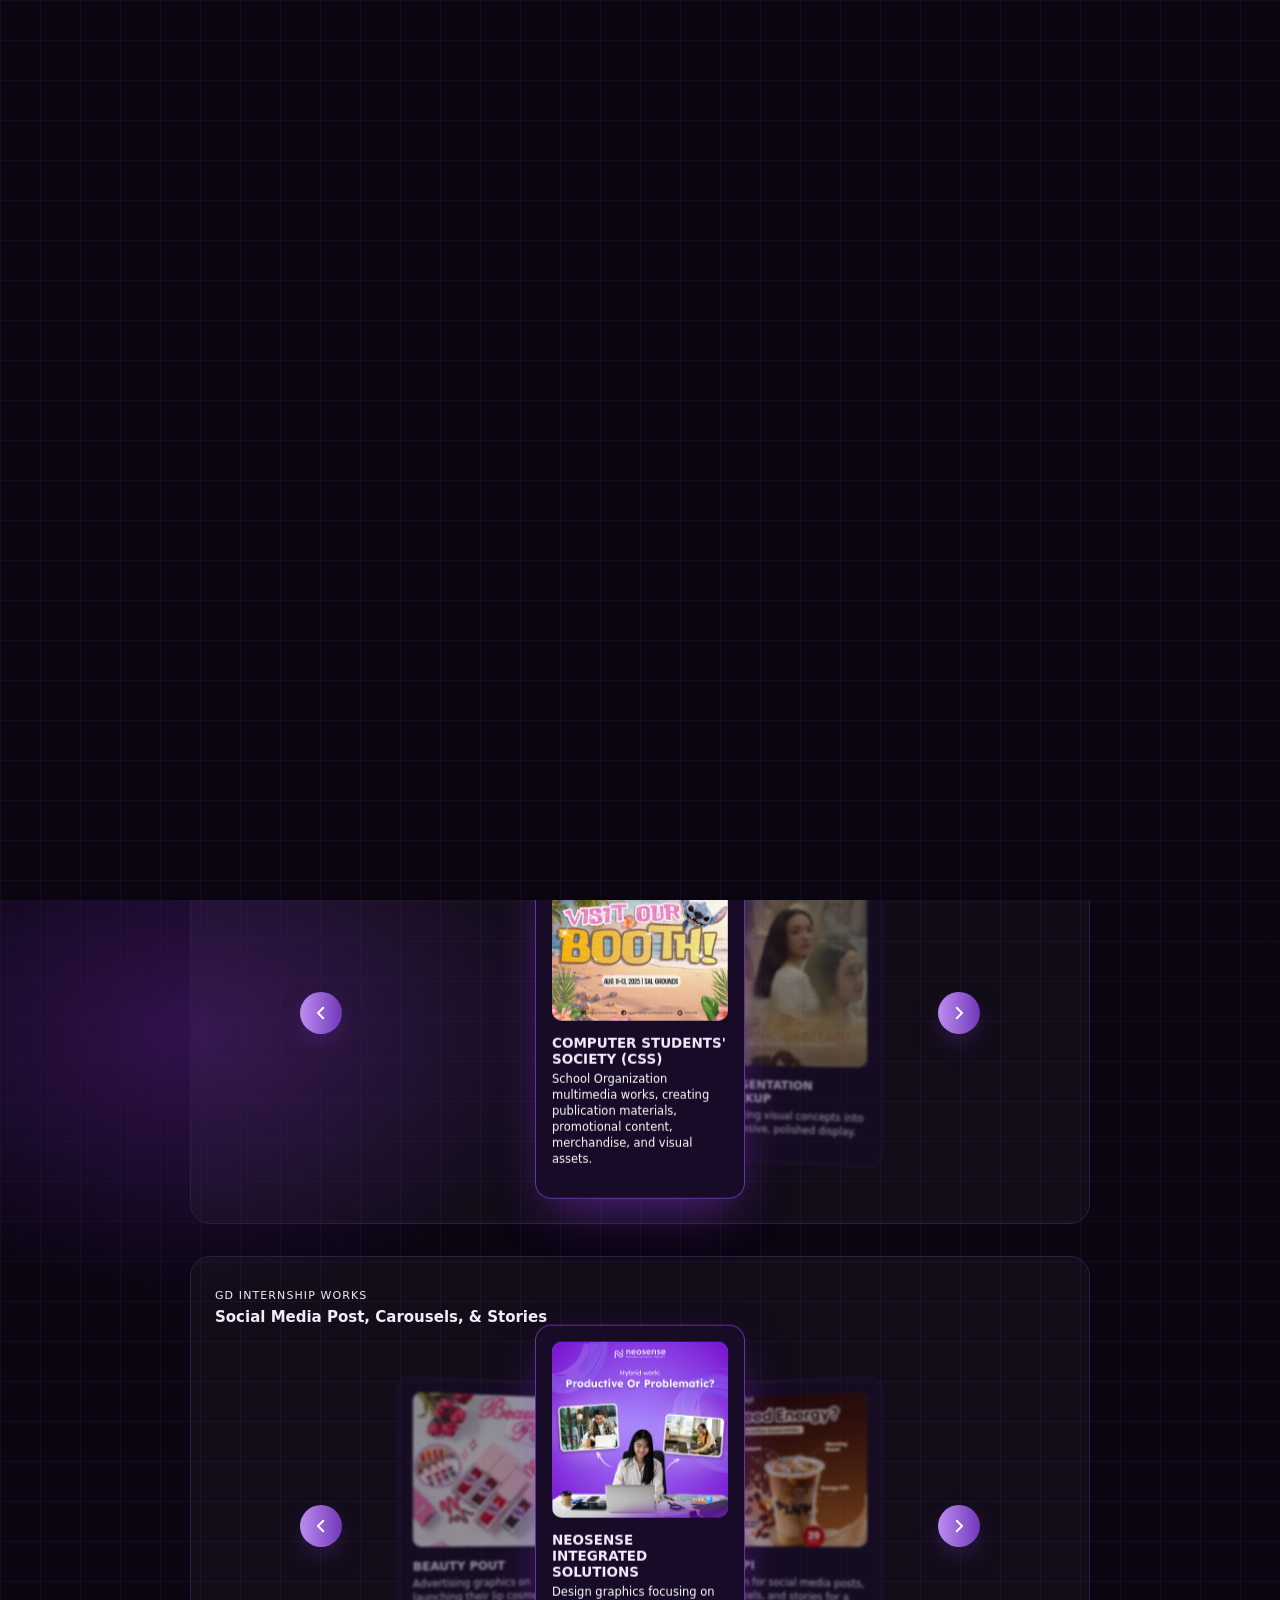
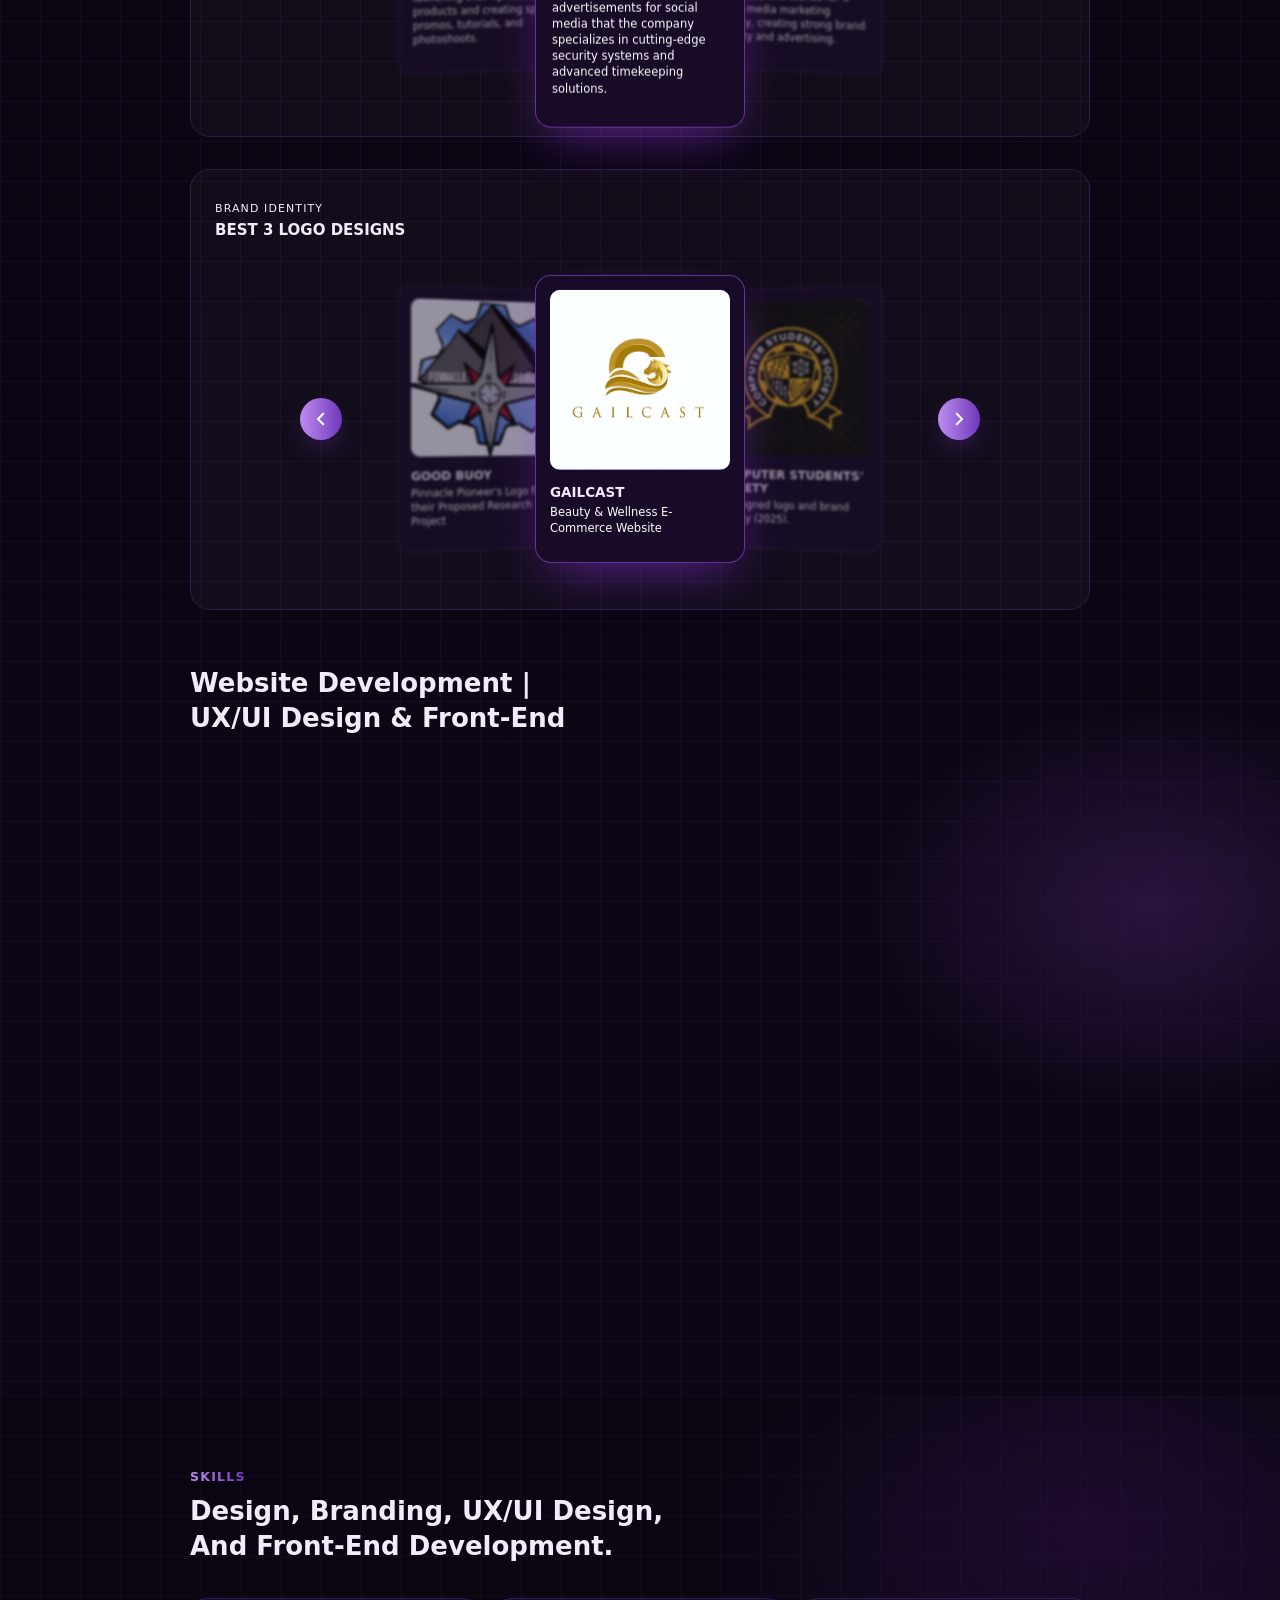
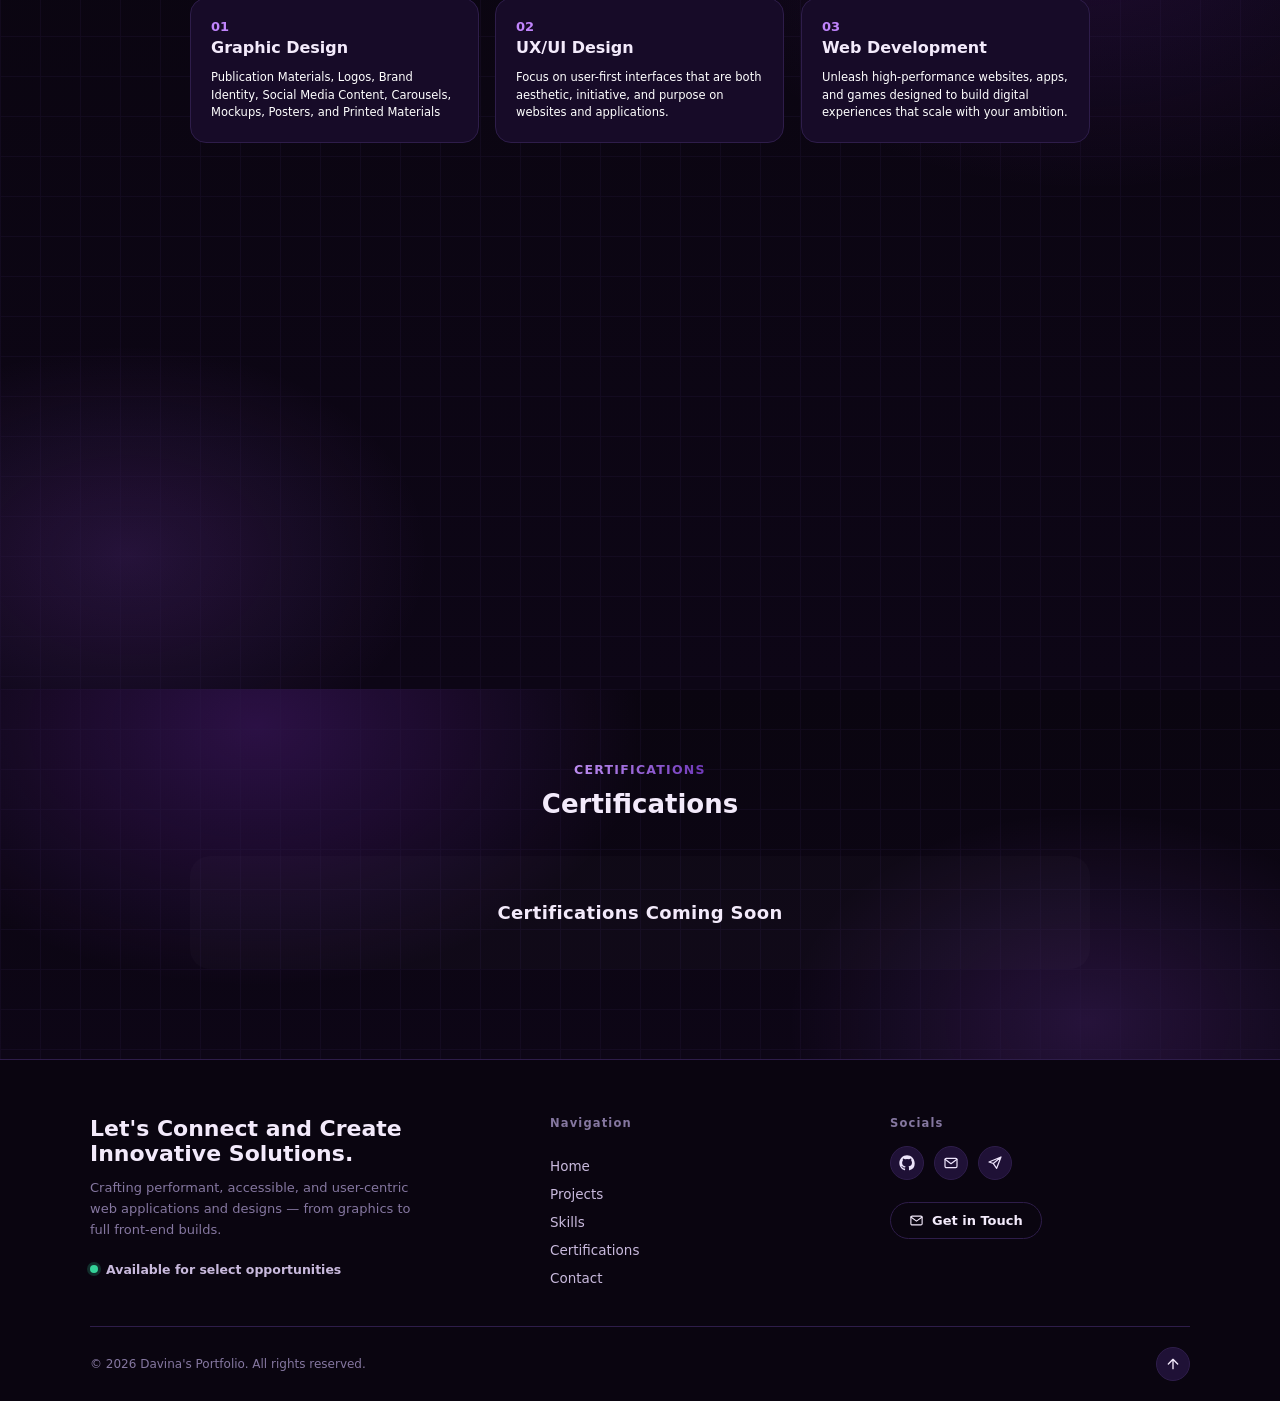
==== commit 2966358e: "fixes gmail link" ====
--- a/index.html
+++ b/index.html
@@ -91,9 +91,9 @@
             <a class="social-icon" href="https://github.com/vinada222" target="_blank" rel="noopener noreferrer" aria-label="GitHub">
               <svg viewBox="0 0 24 24" fill="#EDE4FB"><path d="M12 .5C5.73.5.5 5.73.5 12c0 5.08 3.29 9.39 7.86 10.91.57.1.78-.25.78-.55v-2.15c-3.2.7-3.88-1.35-3.88-1.35-.53-1.34-1.29-1.7-1.29-1.7-1.06-.72.08-.71.08-.71 1.17.08 1.78 1.2 1.78 1.2 1.04 1.78 2.73 1.27 3.4.97.1-.75.4-1.27.73-1.56-2.55-.29-5.24-1.28-5.24-5.7 0-1.26.45-2.29 1.19-3.1-.12-.29-.52-1.46.11-3.05 0 0 .97-.31 3.18 1.18a11 11 0 0 1 5.8 0c2.2-1.49 3.17-1.18 3.17-1.18.64 1.59.24 2.76.12 3.05.74.81 1.18 1.84 1.18 3.1 0 4.43-2.7 5.4-5.27 5.69.41.36.78 1.06.78 2.14v3.17c0 .3.2.66.79.55A10.52 10.52 0 0 0 23.5 12C23.5 5.73 18.27.5 12 .5Z"/></svg>
             </a>
-            <a class="social-icon" href="mailto:ligandavina222@gmail.com" aria-label="Gmail">
+            <a class="social-icon" href="https://mail.google.com/mail/?view=cm&fs=1&to=ligandavina222@gmail.com" target="_blank" rel="noopener noreferrer" aria-label="Gmail">
               <svg viewBox="0 0 24 24" fill="none" stroke="#EDE4FB" stroke-width="1.8" stroke-linecap="round" stroke-linejoin="round"><rect x="3" y="5" width="18" height="14" rx="2"/><path d="M3 6.5 12 13 21 6.5"/></svg>
-            </a>
+          </a>
             <a class="social-icon" href="https://t.me/davinaligan" target="_blank" rel="noopener noreferrer" aria-label="Telegram">
               <svg viewBox="0 0 24 24" fill="none" stroke="#EDE4FB" stroke-width="1.8" stroke-linecap="round" stroke-linejoin="round"><path d="M21 3 3 10.5l6.5 2.3M21 3 14.5 20l-5-7.2M21 3 9.5 12.8"/></svg>
             </a>
@@ -395,9 +395,9 @@
         <a class="social-icon" href="https://github.com/vinada222" target="_blank" rel="noopener noreferrer" aria-label="GitHub">
           <svg viewBox="0 0 24 24" fill="#EDE4FB"><path d="M12 .5C5.73.5.5 5.73.5 12c0 5.08 3.29 9.39 7.86 10.91.57.1.78-.25.78-.55v-2.15c-3.2.7-3.88-1.35-3.88-1.35-.53-1.34-1.29-1.7-1.29-1.7-1.06-.72.08-.71.08-.71 1.17.08 1.78 1.2 1.78 1.2 1.04 1.78 2.73 1.27 3.4.97.1-.75.4-1.27.73-1.56-2.55-.29-5.24-1.28-5.24-5.7 0-1.26.45-2.29 1.19-3.1-.12-.29-.52-1.46.11-3.05 0 0 .97-.31 3.18 1.18a11 11 0 0 1 5.8 0c2.2-1.49 3.17-1.18 3.17-1.18.64 1.59.24 2.76.12 3.05.74.81 1.18 1.84 1.18 3.1 0 4.43-2.7 5.4-5.27 5.69.41.36.78 1.06.78 2.14v3.17c0 .3.2.66.79.55A10.52 10.52 0 0 0 23.5 12C23.5 5.73 18.27.5 12 .5Z"/></svg>
         </a>
-        <a class="social-icon" href="mailto:ligandavina222@gmail.com" aria-label="Gmail">
+        <a class="social-icon" href="https://mail.google.com/mail/?view=cm&fs=1&to=ligandavina222@gmail.com" target="_blank" rel="noopener noreferrer" aria-label="Gmail">
           <svg viewBox="0 0 24 24" fill="none" stroke="#EDE4FB" stroke-width="1.8" stroke-linecap="round" stroke-linejoin="round"><rect x="3" y="5" width="18" height="14" rx="2"/><path d="M3 6.5 12 13 21 6.5"/></svg>
-        </a>
+      </a>
         <a class="social-icon" href="https://t.me/davinaligan" target="_blank" rel="noopener noreferrer" aria-label="Telegram">
           <svg viewBox="0 0 24 24" fill="none" stroke="#EDE4FB" stroke-width="1.8" stroke-linecap="round" stroke-linejoin="round"><path d="M21 3 3 10.5l6.5 2.3M21 3 14.5 20l-5-7.2M21 3 9.5 12.8"/></svg>
         </a>
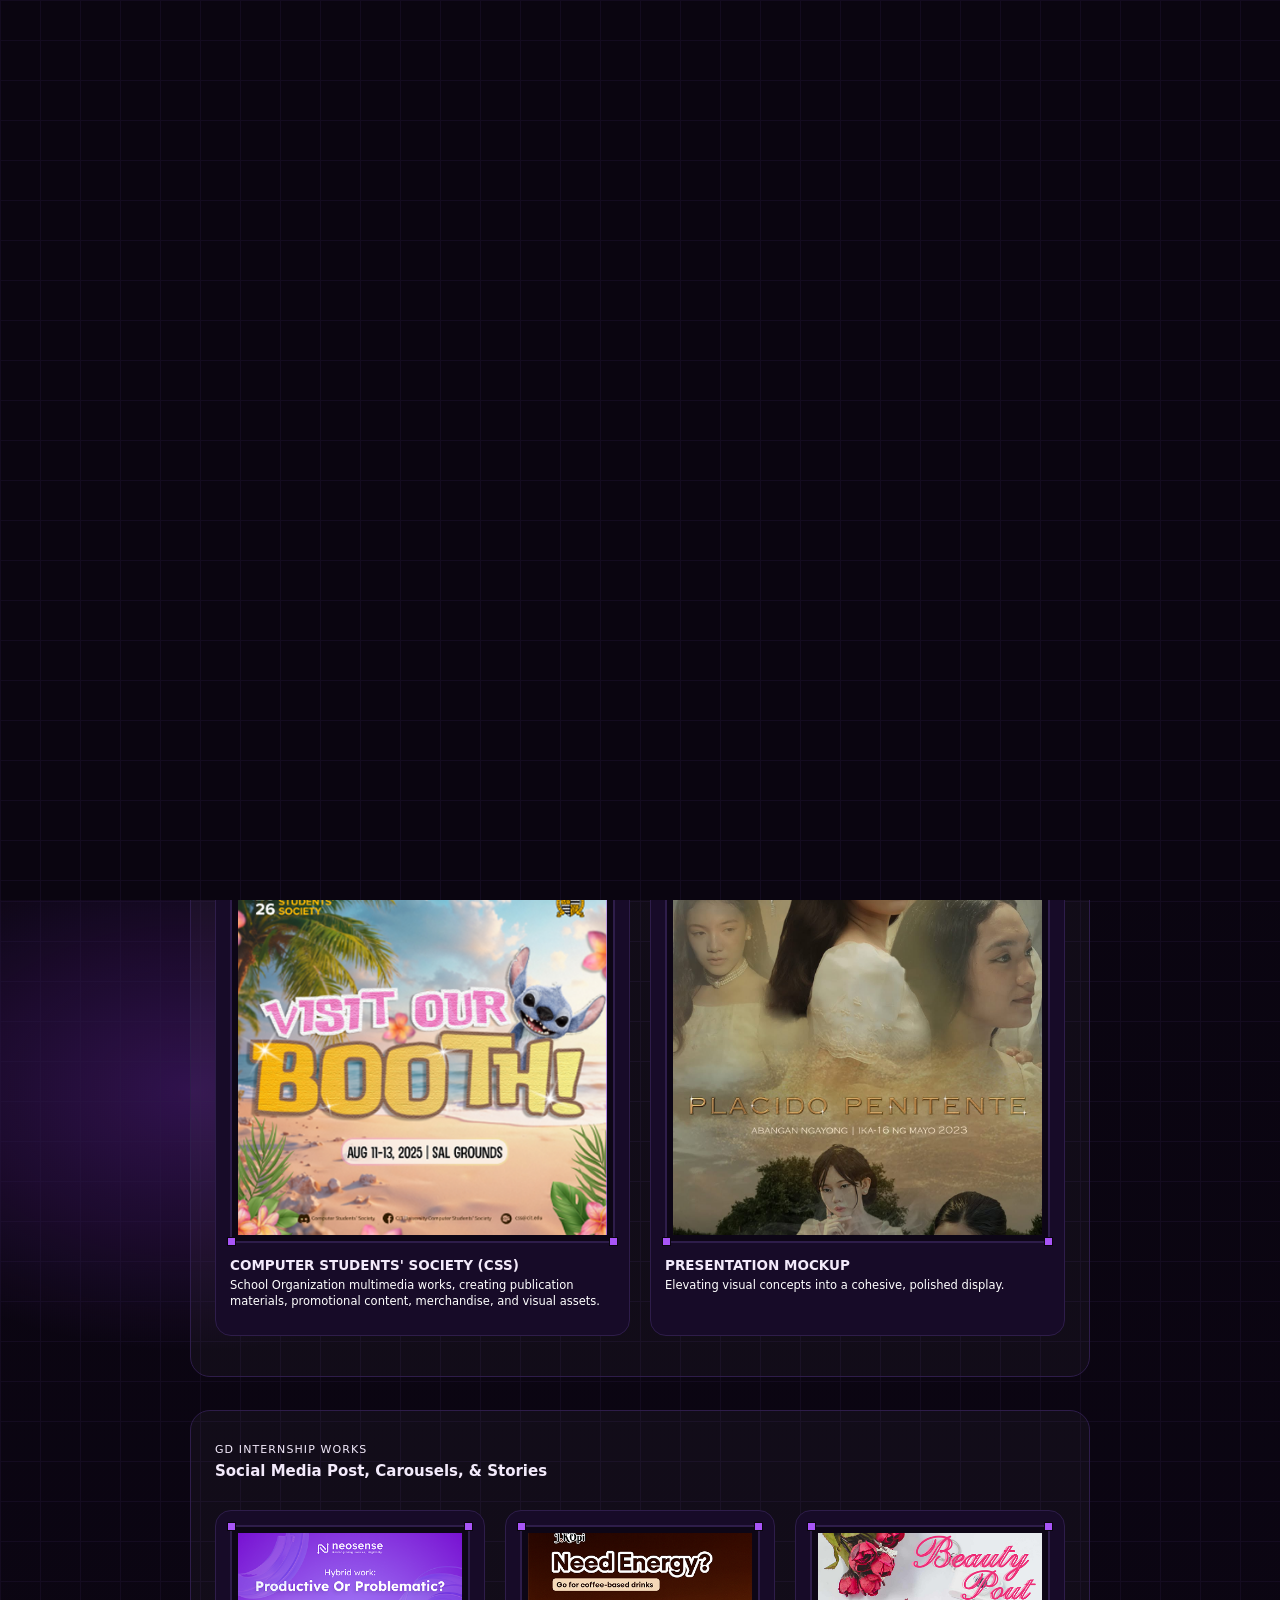
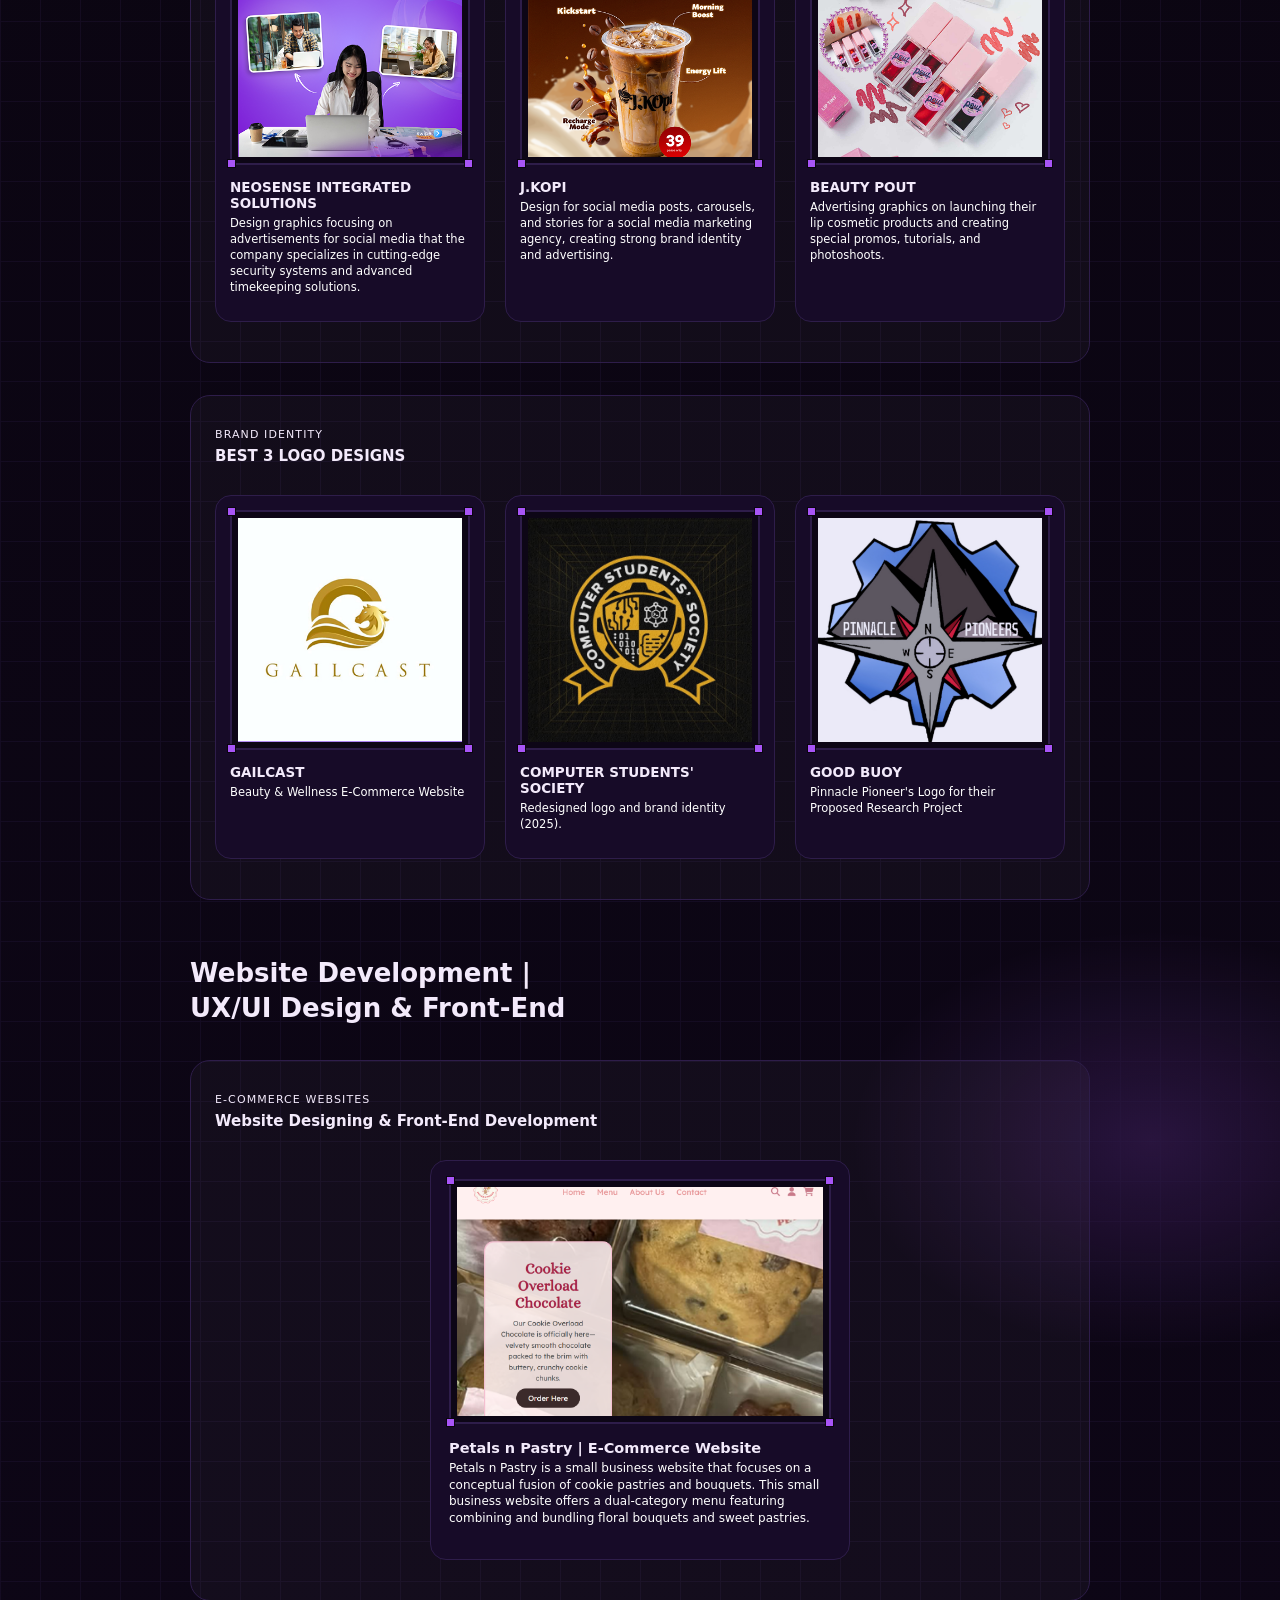
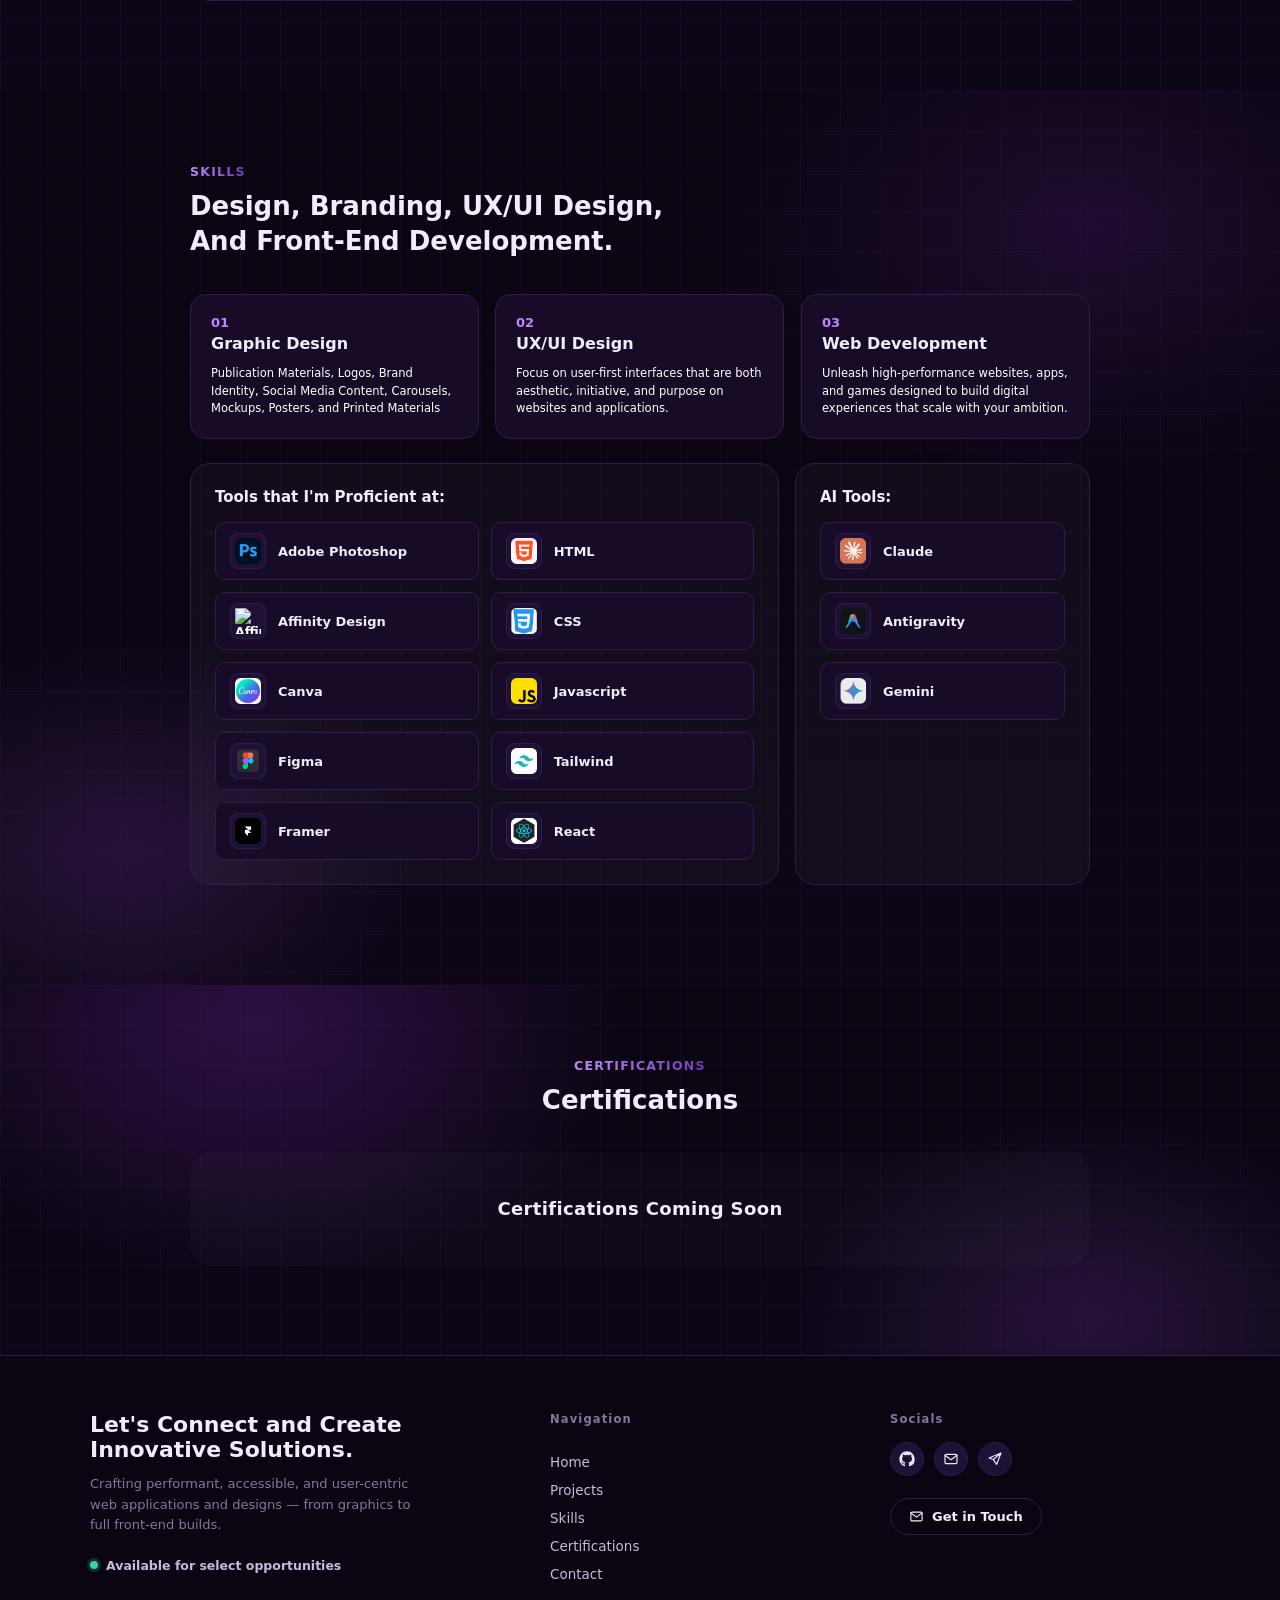
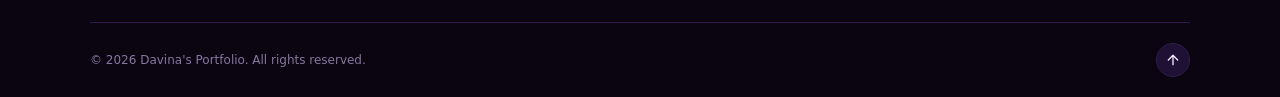
==== commit dbf95c0f: "revisions on project page" ====
--- a/index.html
+++ b/index.html
@@ -35,8 +35,8 @@
         <a href="#home" class="active" data-target="home">Home</a>
         <a href="#projects" data-target="projects">Projects</a>
         <a href="#skills" data-target="skills">Skills</a>
-        <a href="#certifications" data-target="Certifications">Certifications</a>
-        <a href="#contact" data-target="Contact">Contact</a>
+        <a href="#certifications" data-target="certifications">Certifications</a>
+        <a href="#contact" data-target="contact">Contact</a>
 
       </nav>
       <div class="nav-toggles">
@@ -136,46 +136,19 @@
         <div class="projects-panel reveal">
           <span class="panel-eyebrow">SCHOOL ORGANIZATION WORKS</span>
           <div class="panel-heading">School Publication Materials, Mockups, Posters, &amp; Logos</div>
-
-          <div class="slider-wrap">
-            <button class="slider-arrow" id="prevArrow" aria-label="Previous project">
-              <svg viewBox="0 0 24 24" fill="none" stroke="#fff" stroke-width="2.6" stroke-linecap="round" stroke-linejoin="round"><path d="M15 5 8 12l7 7"/></svg>
-            </button>
-            <div class="slider-track" id="projectTrack"></div>
-            <button class="slider-arrow" id="nextArrow" aria-label="Next project">
-              <svg viewBox="0 0 24 24" fill="none" stroke="#fff" stroke-width="2.6" stroke-linecap="round" stroke-linejoin="round"><path d="M9 5l7 7-7 7"/></svg>
-            </button>
-          </div>
+          <div class="project-grid" id="projectGrid"></div>
         </div>
 
         <div class="projects-panel reveal" style="margin-top: 32px;">
           <span class="panel-eyebrow">GD INTERNSHIP WORKS</span>
           <div class="panel-heading">Social Media Post, Carousels, &amp; Stories</div>
-
-          <div class="slider-wrap">
-            <button class="slider-arrow" id="prevArrow2" aria-label="Previous project">
-              <svg viewBox="0 0 24 24" fill="none" stroke="#fff" stroke-width="2.6" stroke-linecap="round" stroke-linejoin="round"><path d="M15 5 8 12l7 7"/></svg>
-            </button>
-            <div class="slider-track" id="projectTrack2"></div>
-            <button class="slider-arrow" id="nextArrow2" aria-label="Next project">
-              <svg viewBox="0 0 24 24" fill="none" stroke="#fff" stroke-width="2.6" stroke-linecap="round" stroke-linejoin="round"><path d="M9 5l7 7-7 7"/></svg>
-            </button>
-          </div>
+          <div class="project-grid" id="projectGrid2"></div>
         </div>
 
         <div class="projects-panel reveal" style="margin-top: 32px;">
           <span class="panel-eyebrow">BRAND IDENTITY</span>
           <div class="panel-heading">BEST 3 LOGO DESIGNS</div>
-
-          <div class="slider-wrap">
-            <button class="slider-arrow" id="prevArrow3" aria-label="Previous project">
-              <svg viewBox="0 0 24 24" fill="none" stroke="#fff" stroke-width="2.6" stroke-linecap="round" stroke-linejoin="round"><path d="M15 5 8 12l7 7"/></svg>
-            </button>
-            <div class="slider-track" id="projectTrack3"></div>
-            <button class="slider-arrow" id="nextArrow3" aria-label="Next project">
-              <svg viewBox="0 0 24 24" fill="none" stroke="#fff" stroke-width="2.6" stroke-linecap="round" stroke-linejoin="round"><path d="M9 5l7 7-7 7"/></svg>
-            </button>
-          </div>
+          <div class="project-grid" id="projectGrid3"></div>
         </div>
 
         <h2 class="projects-title reveal" style="margin-top: 56px;">Website Development |<br>UX/UI Design &amp; Front-End</h2>
@@ -187,7 +160,13 @@
           <div class="single-card-wrap">
               <div class="proj-card-static" data-project-url="https://petals-pastry.vercel.app/">
                 <!-- Petals n Pastry Thumbnail -->
+                <div class="proj-thumb-frame-large">
+                  <span class="corner corner-tl"></span>
+                  <span class="corner corner-tr"></span>
+                  <span class="corner corner-bl"></span>
+                  <span class="corner corner-br"></span>
                   <img class="proj-thumb-large" src="./photos/Thumbnail.png" alt="Petals n Pastry | E-Commerce Website">
+                </div>
                 <h4>Petals n Pastry | E-Commerce Website</h4>
                 <p>Petals n Pastry is a small business website that focuses on a conceptual fusion of cookie pastries and bouquets. This small business website offers a dual-category menu featuring combining and bundling floral bouquets and sweet pastries. </p>
               </div>
@@ -397,7 +376,7 @@
         </a>
         <a class="social-icon" href="https://mail.google.com/mail/?view=cm&fs=1&to=ligandavina222@gmail.com" target="_blank" rel="noopener noreferrer" aria-label="Gmail">
           <svg viewBox="0 0 24 24" fill="none" stroke="#EDE4FB" stroke-width="1.8" stroke-linecap="round" stroke-linejoin="round"><rect x="3" y="5" width="18" height="14" rx="2"/><path d="M3 6.5 12 13 21 6.5"/></svg>
-      </a>
+    </a>
         <a class="social-icon" href="https://t.me/davinaligan" target="_blank" rel="noopener noreferrer" aria-label="Telegram">
           <svg viewBox="0 0 24 24" fill="none" stroke="#EDE4FB" stroke-width="1.8" stroke-linecap="round" stroke-linejoin="round"><path d="M21 3 3 10.5l6.5 2.3M21 3 14.5 20l-5-7.2M21 3 9.5 12.8"/></svg>
         </a>
@@ -420,4 +399,4 @@
   <script src="script.js"></script>
   <script type="module" src="aurora.js"></script>
 </body>
-</html>
+</html>
--- a/styles.css
+++ b/styles.css
@@ -1,4 +1,4 @@
-  :root{
+:root{
     --bg-void: #0A0510;
     --bg-void-2: #0D0616;
     --bg-panel: #170B28;
@@ -601,77 +601,53 @@
     margin-bottom: 30px;
   }
 
-  .slider-wrap{
-    display:flex;
-    align-items:center;
-    justify-content:center;
-    gap: 18px;
-  }
-  .slider-arrow{
-    flex-shrink: 0;
-    width: 42px; height: 42px;
-    border-radius: 50%;
-    background: linear-gradient(90deg, #BD8DF0, #6F38B9);
-    border: none;
-    color: white;
-    font-size: 16px;
-    display:flex; align-items:center; justify-content:center;
-    cursor: pointer;
-    box-shadow: 0 10px 26px -8px rgba(111,56,185,0.6);
-    transition: transform .25s ease, box-shadow .25s ease;
-  }
-  .slider-arrow svg{
-    width: 18px; height: 18px;
-  }
-  .slider-arrow:hover{
-    transform: translateY(-3px) scale(1.06);
-    box-shadow: 0 16px 34px -8px rgba(111,56,185,0.85);
-  }
-  .slider-track{
-    position: relative;
-    width: 560px;
-    max-width: 100%;
-    height: 300px;
-    perspective: 1200px;
+  /* ============ Project grid (no slider, equal-size cards) ============ */
+  .project-grid{
+    display: grid;
+    grid-template-columns: repeat(auto-fit, minmax(150px, 1fr));
+    gap: 20px;
   }
   .proj-card{
-    position: absolute;
-    top: 50%; left: 50%;
-    width: clamp(150px, 40vw, 210px);
     background: var(--bg-panel);
     border: 1px solid var(--line);
     border-radius: 16px;
     padding: 14px;
     cursor: pointer;
-    transition: transform .55s cubic-bezier(.22,.9,.32,1), opacity .55s ease, filter .55s ease;
-  }
-  .proj-card.is-center{
+    transition: transform .3s ease, border-color .3s ease, box-shadow .3s ease;
+  }
+  .proj-card:hover{
+    transform: translateY(-5px);
     border-color: rgba(168,85,247,0.55);
-    box-shadow: 0 20px 50px -14px rgba(147,51,234,0.55);
-  }
-  #projectTrack2,
-  #projectTrack{
-    height: 340px;
-  }
-  #projectTrack2 .proj-card,
-  #projectTrack .proj-card{
-    min-height: 300px;
-    padding: 16px 16px 18px;
-  }
-  #projectTrack .proj-card:nth-child(2) .proj-thumb{
-    min-height: 220px;
-    object-position: center top;
+    box-shadow: 0 20px 44px -14px rgba(111,56,185,0.6);
+  }
+
+  /* Bracket corner frame — used on every project photo */
+  .corner{
+    position: absolute;
+    width: 9px;
+    height: 9px;
+    background: var(--violet-bright);
+    border: 1px solid var(--bg-void);
+    z-index: 3;
+  }
+  .corner-tl{ top: -5px; left: -5px; }
+  .corner-tr{ top: -5px; right: -5px; }
+  .corner-bl{ bottom: -5px; left: -5px; }
+  .corner-br{ bottom: -5px; right: -5px; }
+
+  .proj-thumb-frame{
+    position: relative;
+    border: 2px solid var(--line);
+    padding: 6px;
+    background: var(--bg-void-2);
+    margin-bottom: 14px;
   }
   .proj-thumb{
     width: 100%;
     aspect-ratio: 1 / 1;
-    height: auto;
-    min-height: 170px;
-    border-radius: 10px;
-    background: linear-gradient(160deg, #C9A8F5, #7C3AED);
-    margin-bottom: 14px;
     object-fit: cover;
     display: block;
+    background: linear-gradient(160deg, #C9A8F5, #7C3AED);
   }
   .proj-card h4{
     font-size: 13.5px;
@@ -684,6 +660,7 @@
     margin-bottom: 12px;
     line-height: 1.4;
   }
+
   /* Static single card (no slider/arrows) */
   .single-card-wrap{
     display:flex;
@@ -704,13 +681,17 @@
     border-color: rgba(168,85,247,0.55);
     box-shadow: 0 22px 44px -14px rgba(111,56,185,0.75);
   }
+  .proj-thumb-frame-large{
+    position: relative;
+    border: 2px solid var(--line);
+    padding: 6px;
+    background: var(--bg-void-2);
+    margin-bottom: 16px;
+  }
   .proj-thumb-large{
     width: 100%;
     height: auto;
     aspect-ratio: 16 / 10;
-    border-radius: 10px;
-    background: linear-gradient(160deg, #C9A8F5, #7C3AED);
-    margin-bottom: 16px;
     object-fit: cover;
     display: block;
     max-height: 48vh;
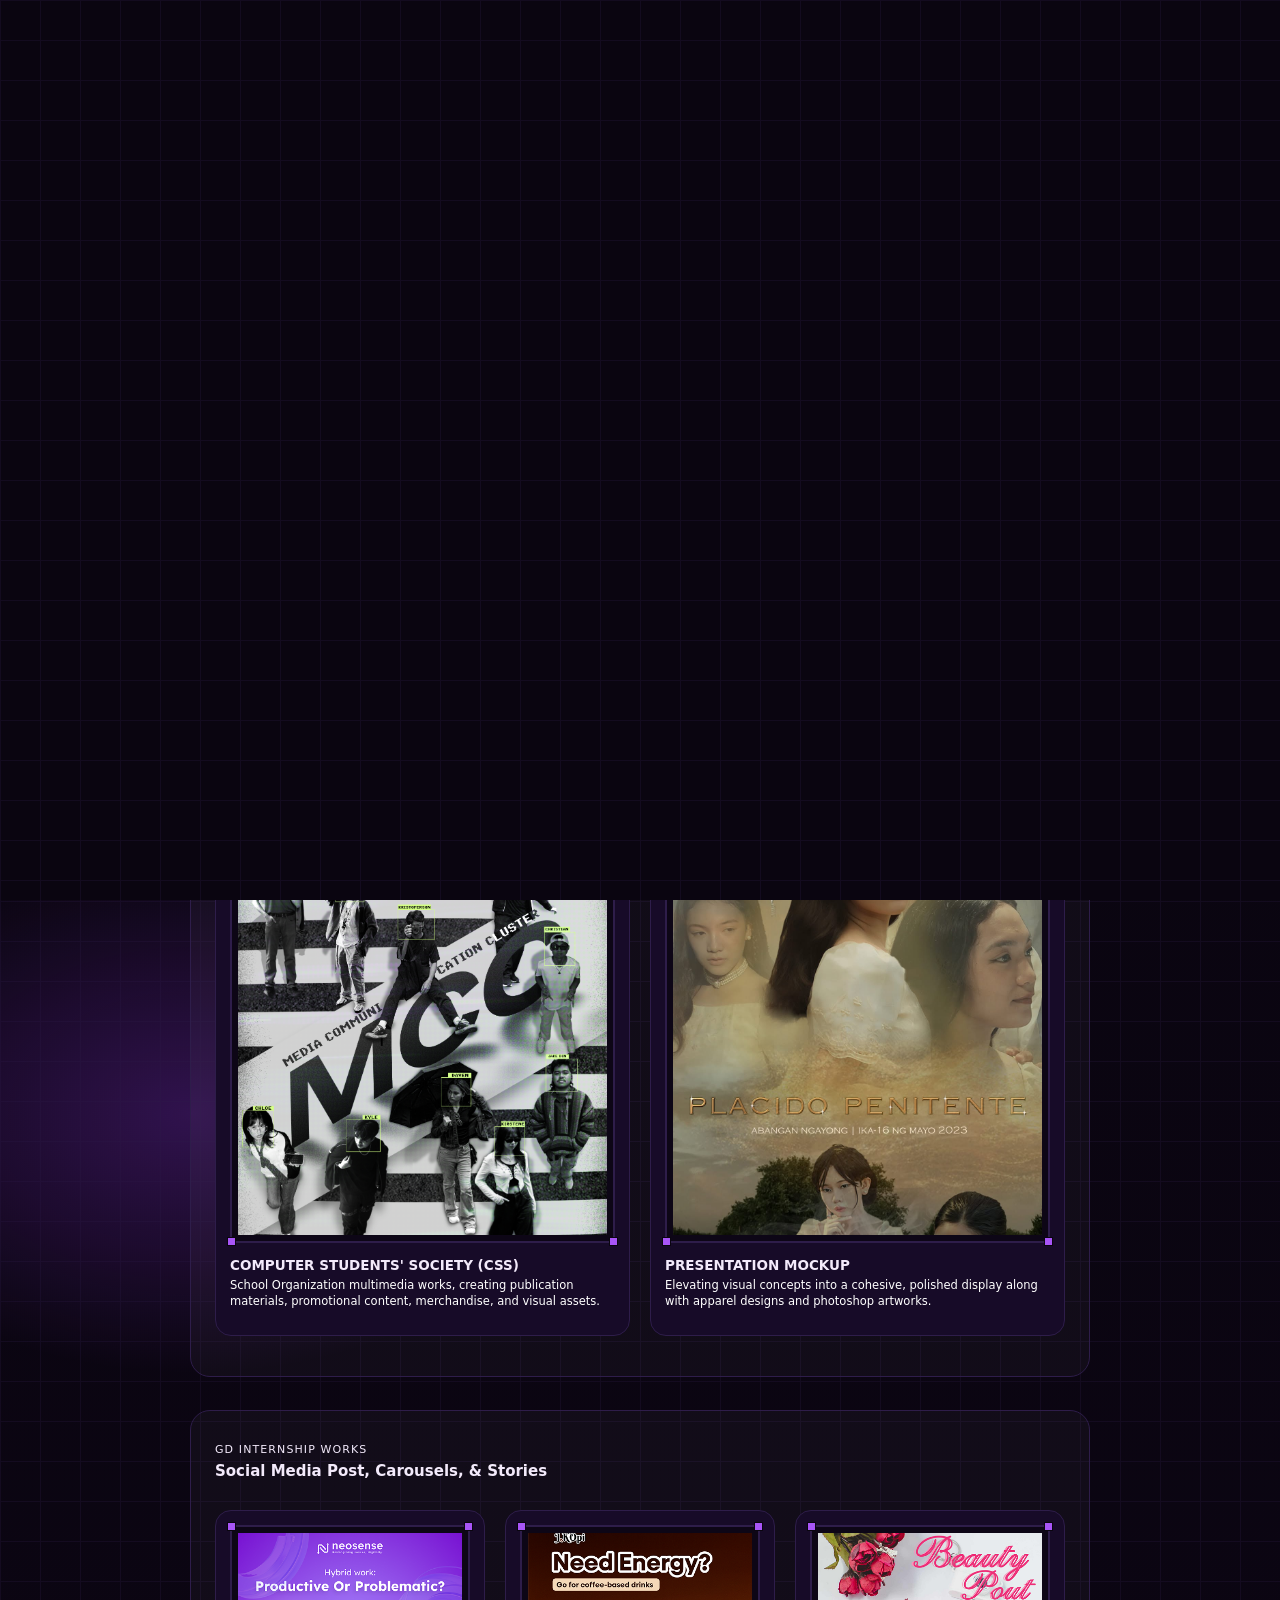
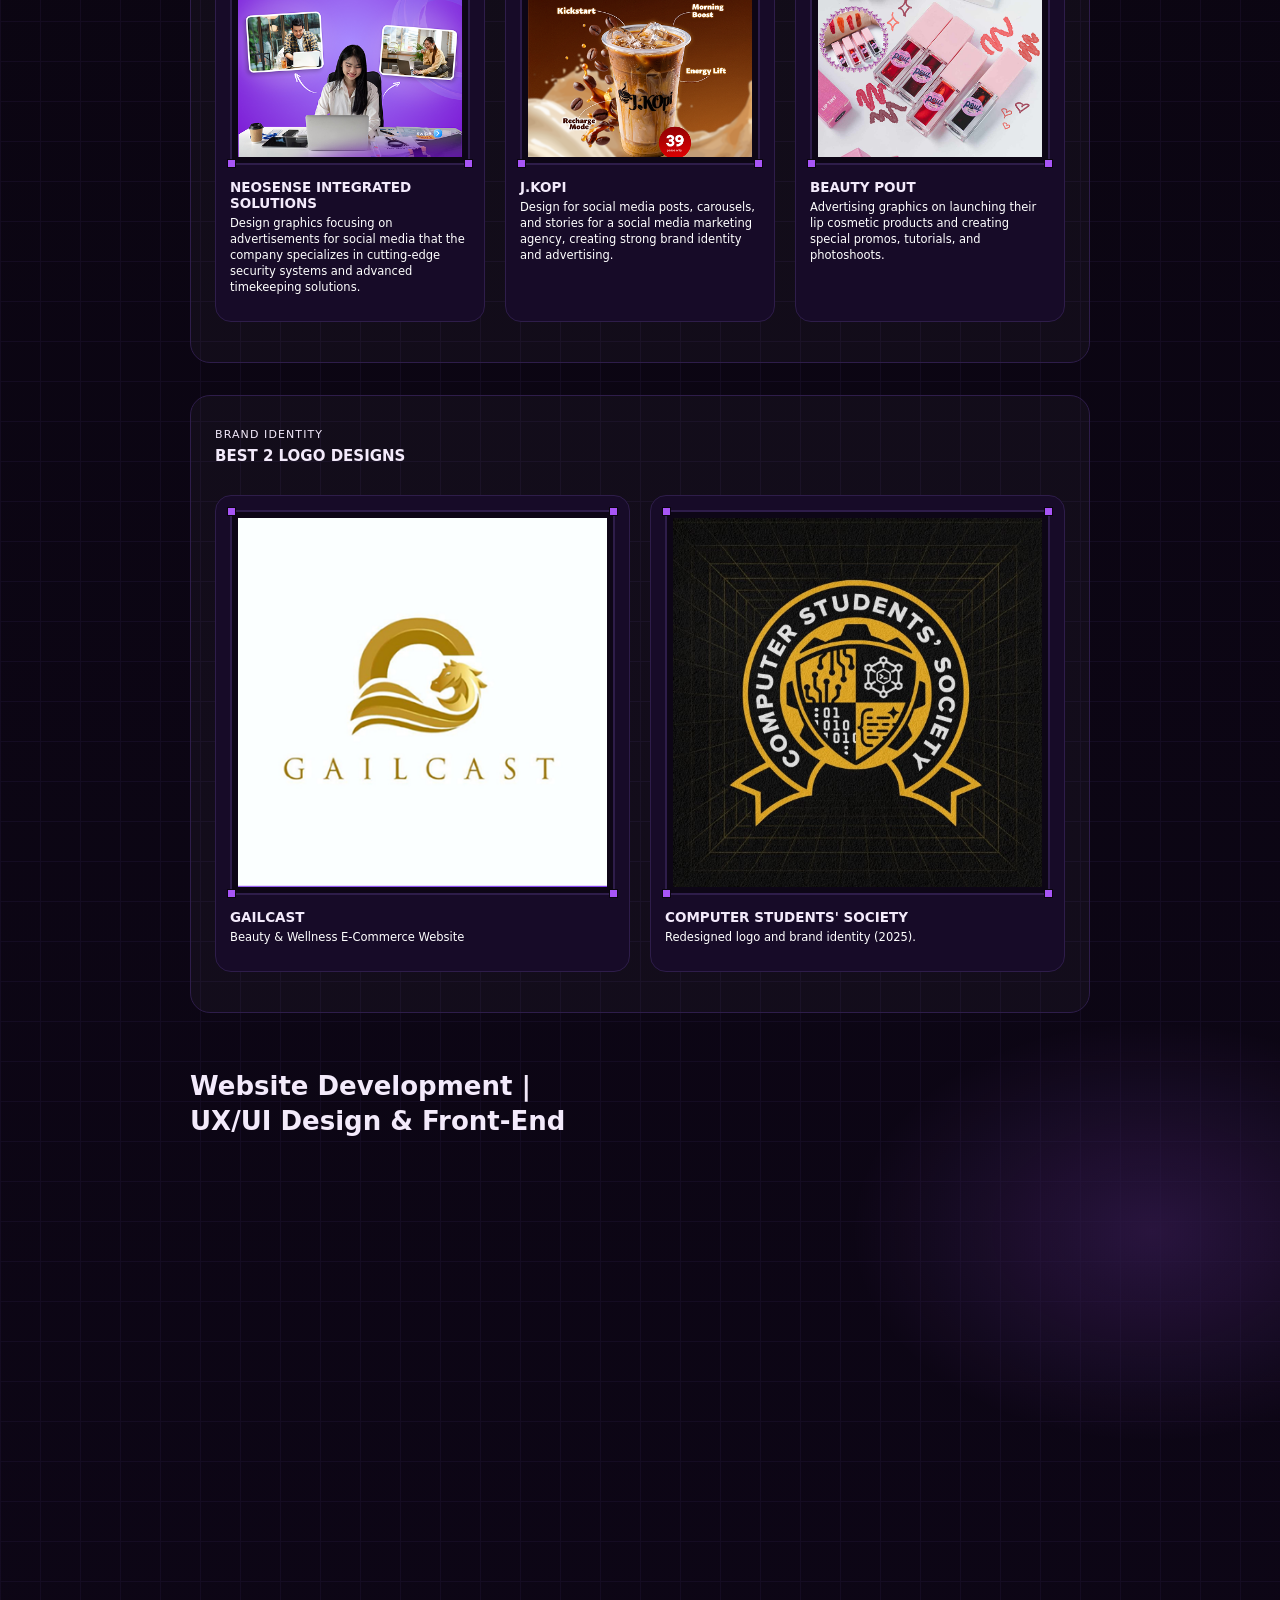
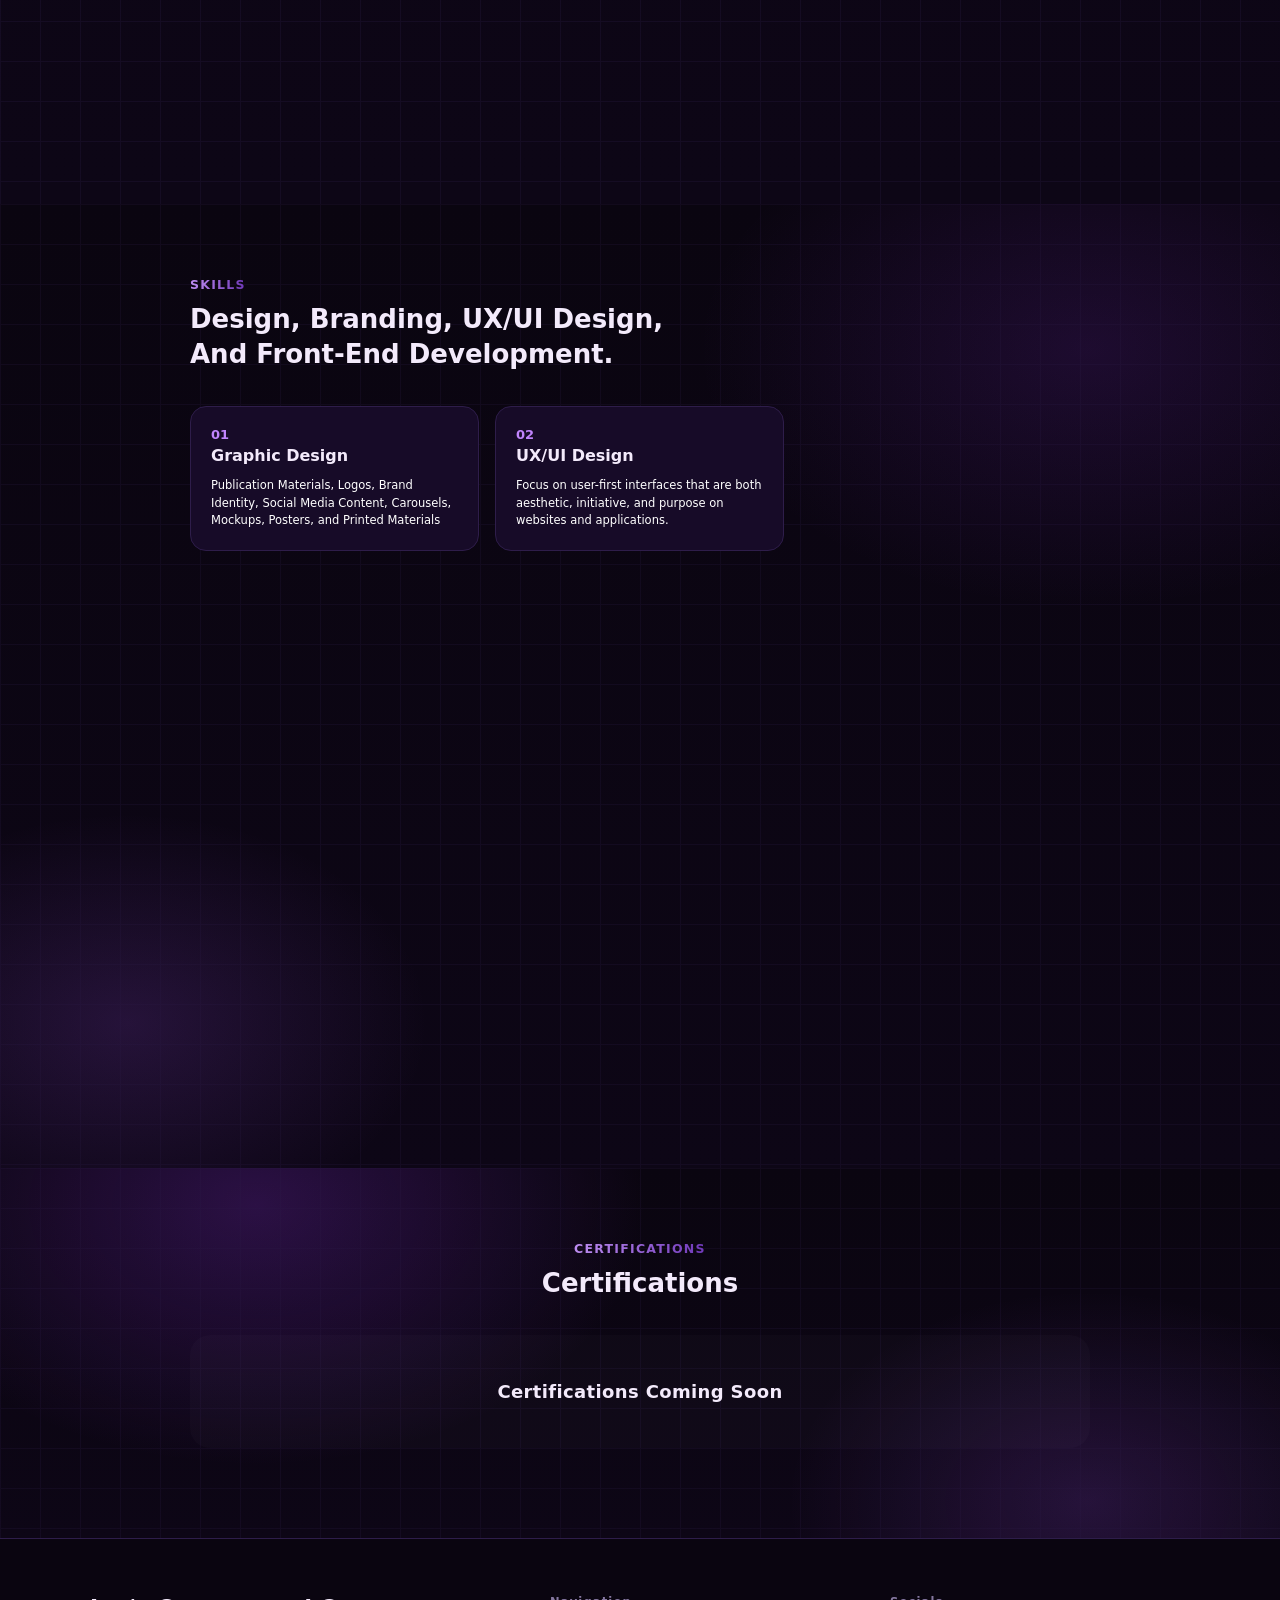
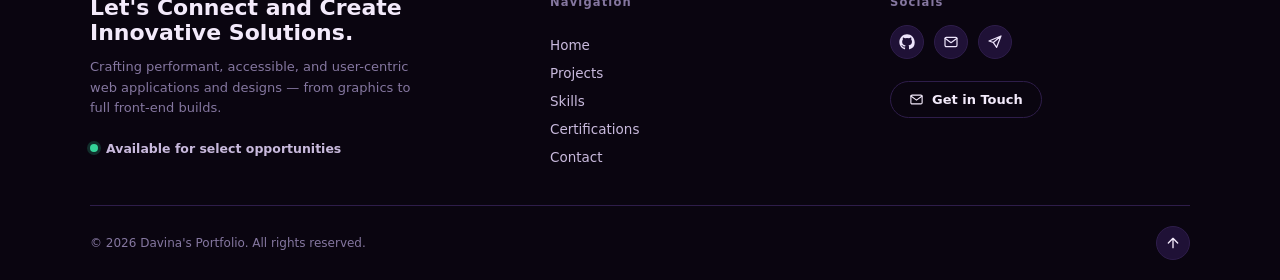
==== commit cb86936a: "Fixed the gallery and added Java Skill" ====
--- a/index.html
+++ b/index.html
@@ -147,7 +147,7 @@
 
         <div class="projects-panel reveal" style="margin-top: 32px;">
           <span class="panel-eyebrow">BRAND IDENTITY</span>
-          <div class="panel-heading">BEST 3 LOGO DESIGNS</div>
+          <div class="panel-heading">BEST 2 LOGO DESIGNS</div>
           <div class="project-grid" id="projectGrid3"></div>
         </div>
 
@@ -245,21 +245,26 @@
                 <div class="tool-icon"><img src="./photos/JS.png" alt="Javascript"></div>
                 <span class="tool-name">Javascript</span>
               </div>
+              
+              <div class="tool-item">
+                <div class="tool-icon"><img src="./photos/TAILWIND.png" alt="Tailwind"></div>
+                <span class="tool-name">Tailwind</span>
+              </div>
               <div class="tool-item">
                 <div class="tool-icon"><img src="./photos/FIGMA.png" alt="Figma"></div>
                 <span class="tool-name">Figma</span>
               </div>
               <div class="tool-item">
-                <div class="tool-icon"><img src="./photos/TAILWIND.png" alt="Tailwind"></div>
-                <span class="tool-name">Tailwind</span>
+                <div class="tool-icon"><img src="./photos/REACT.png" alt="React"></div>
+                <span class="tool-name">React</span>
               </div>
               <div class="tool-item">
                 <div class="tool-icon"><img src="./photos/FRAMER.png" alt="Framer"></div>
                 <span class="tool-name">Framer</span>
               </div>
               <div class="tool-item">
-                <div class="tool-icon"><img src="./photos/REACT.png" alt="React"></div>
-                <span class="tool-name">React</span>
+                <div class="tool-icon"><img src="./photos/JAVA.png" alt="Java"></div>
+                <span class="tool-name">Java</span>
               </div>
             </div>
           </div>
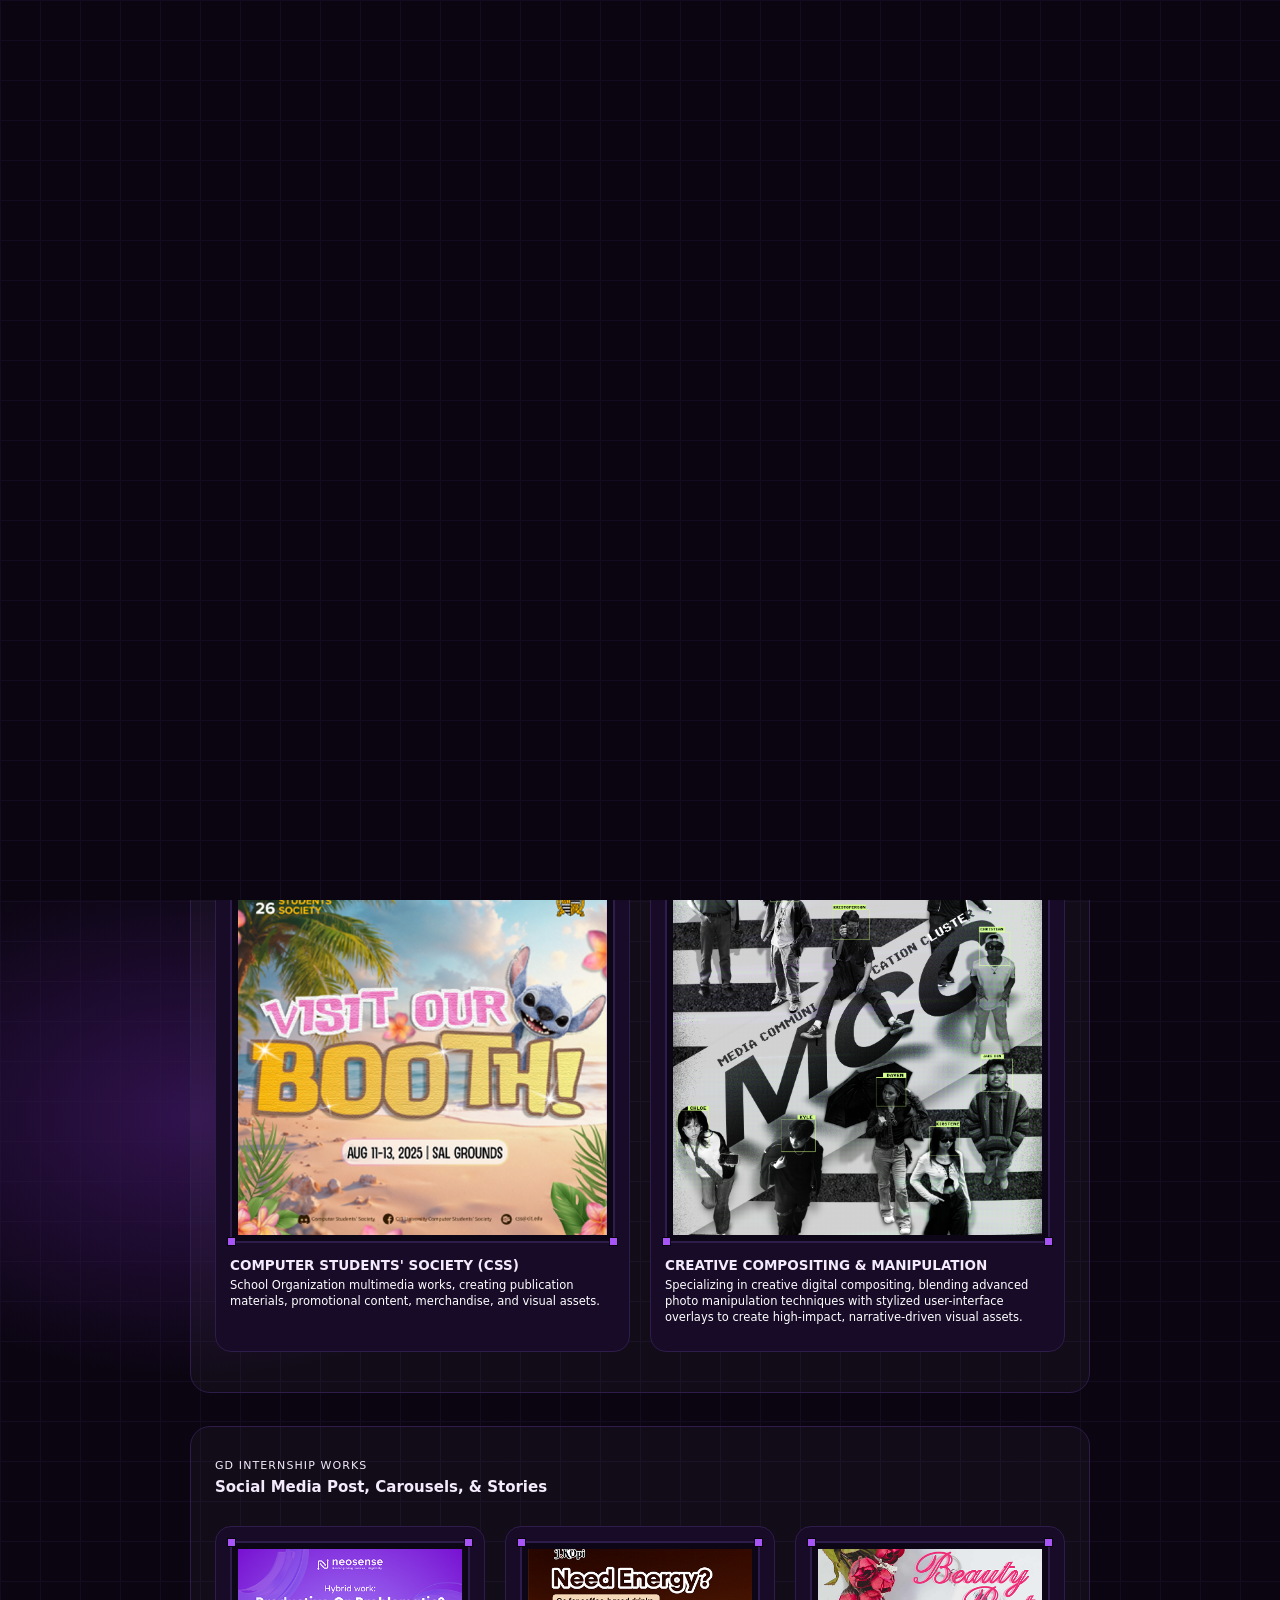
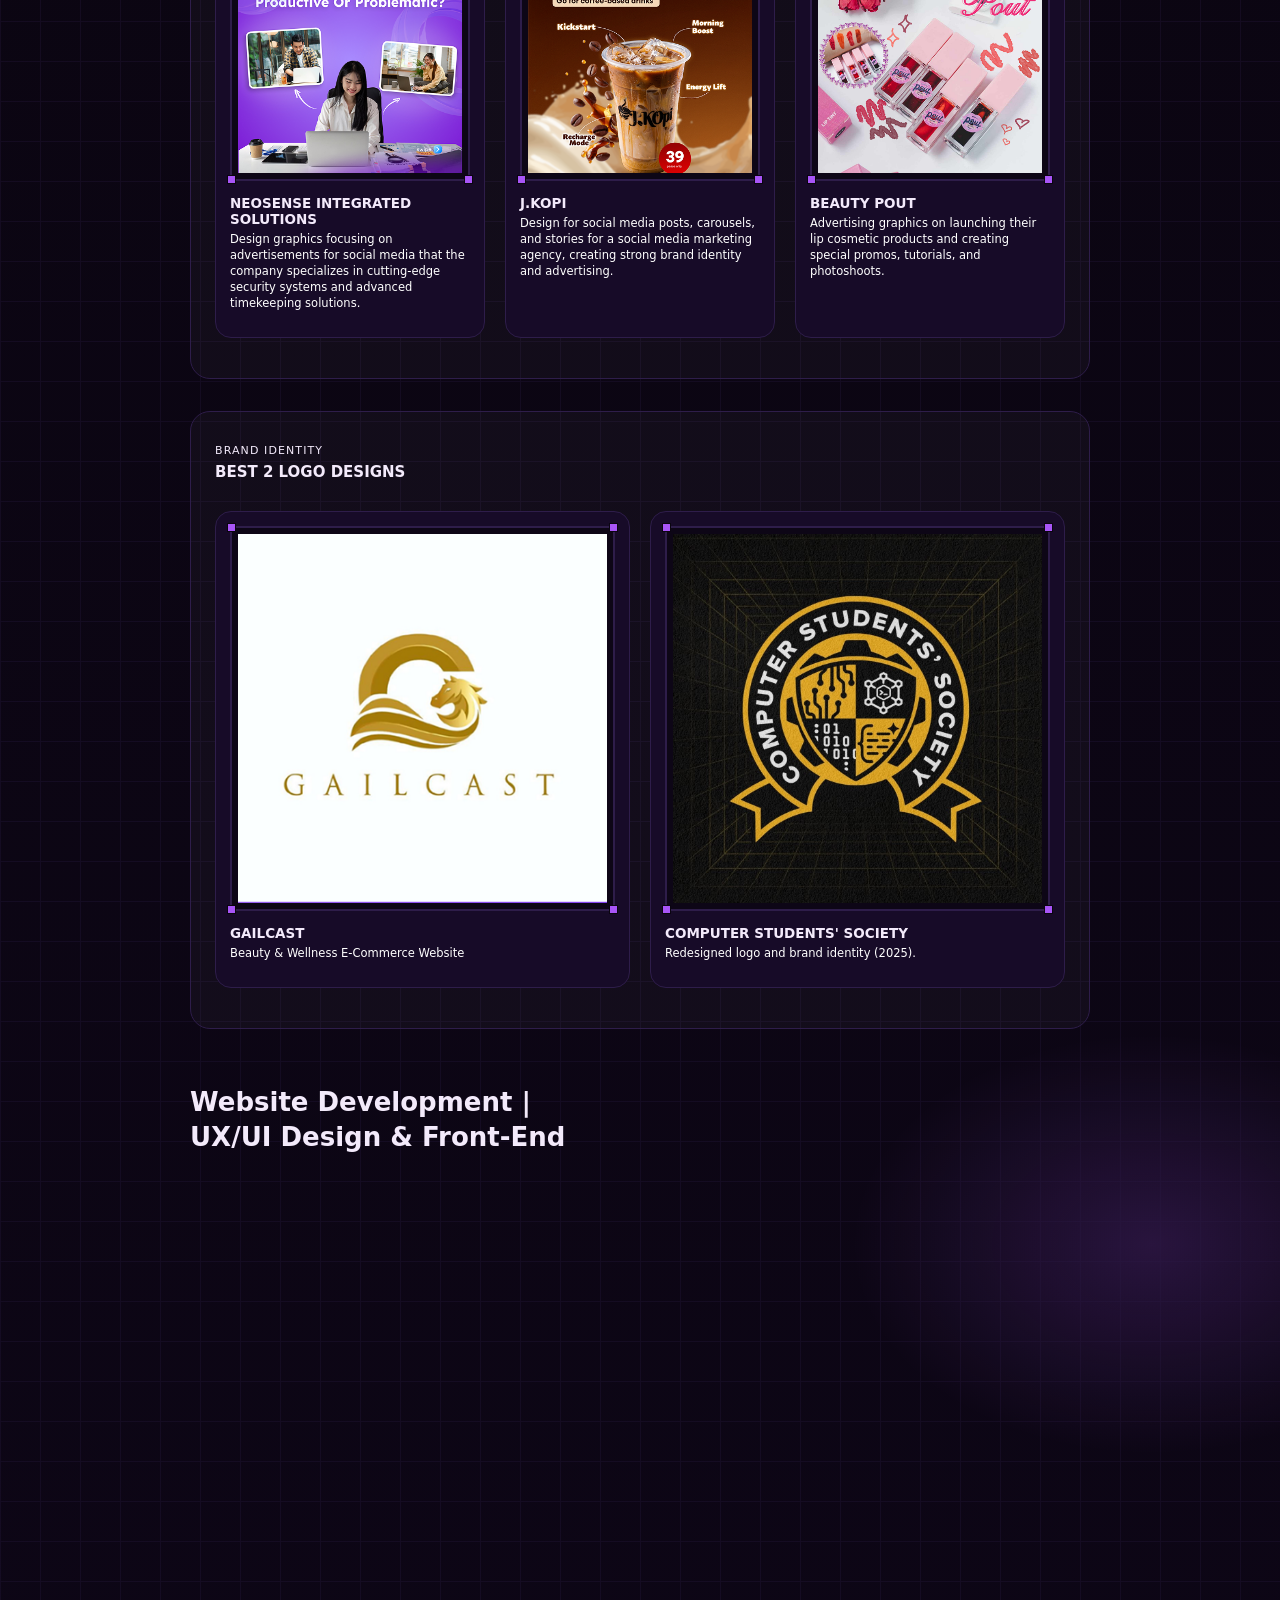
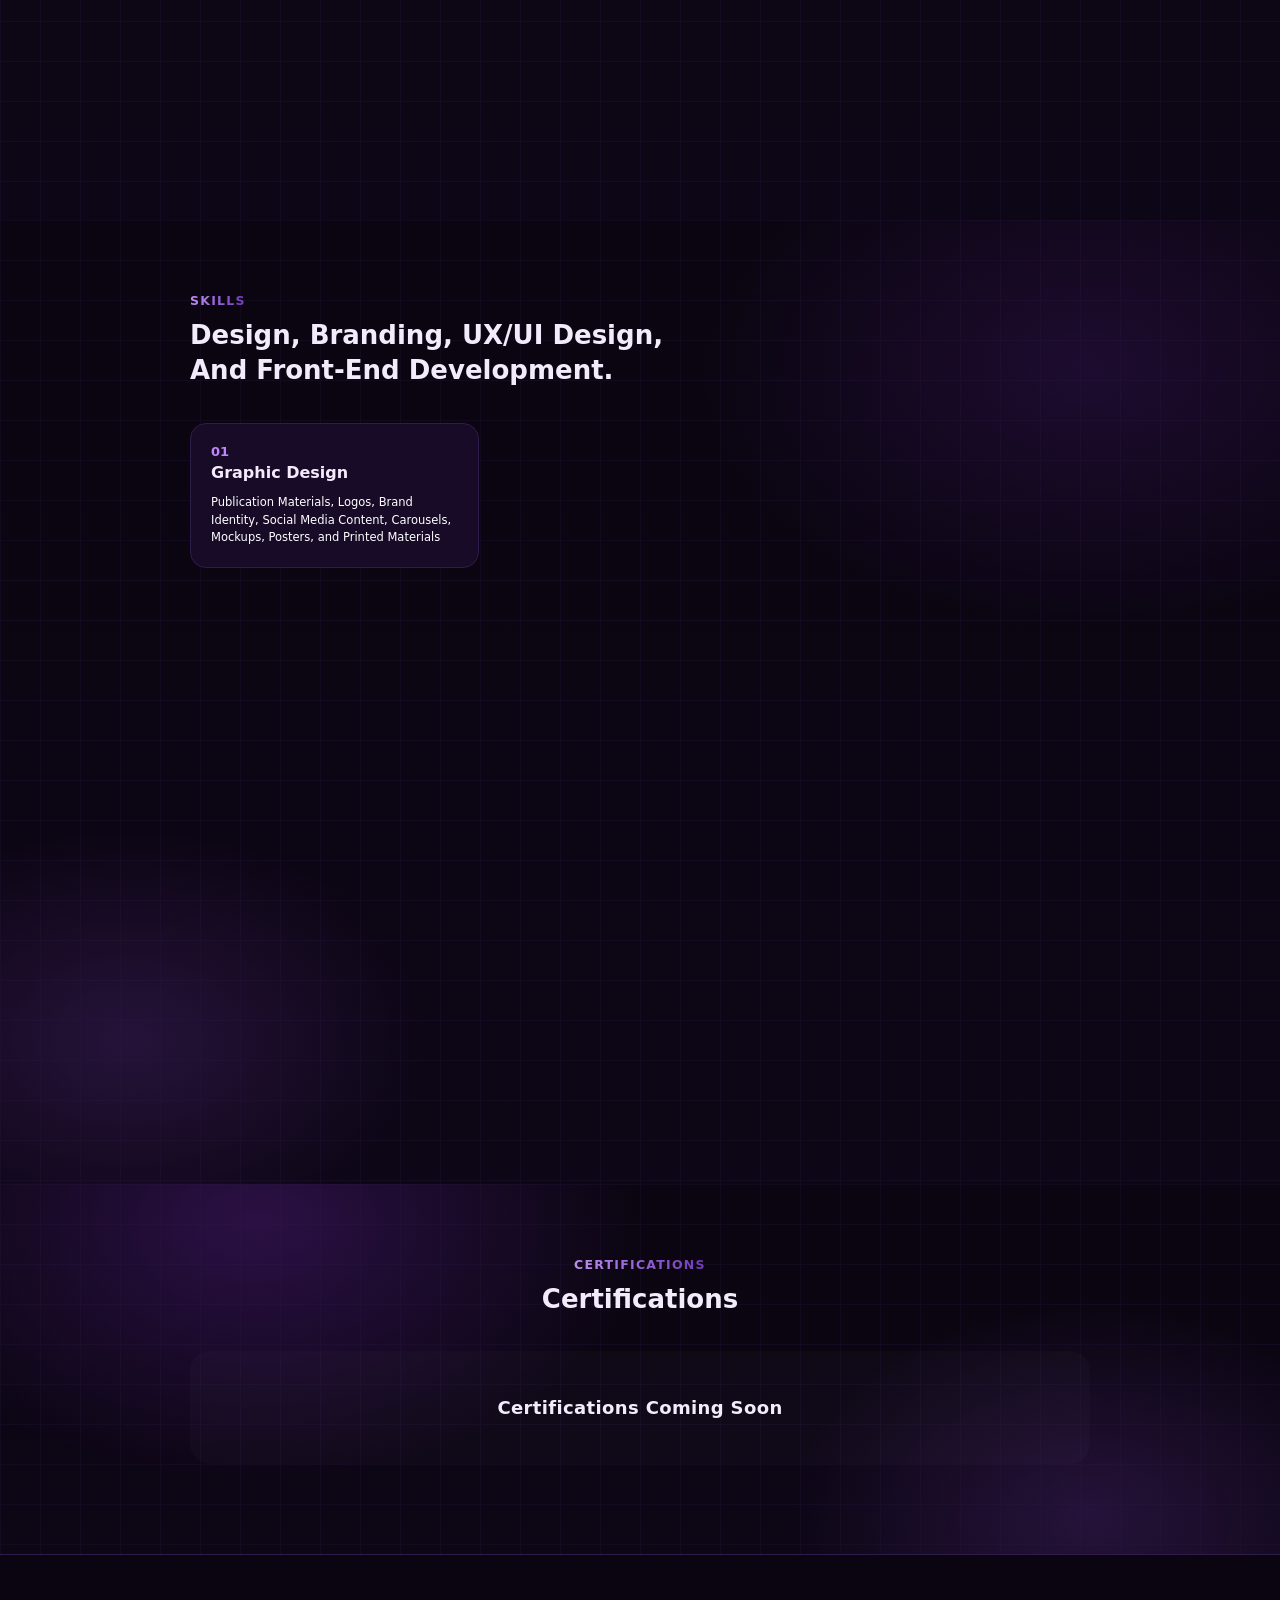
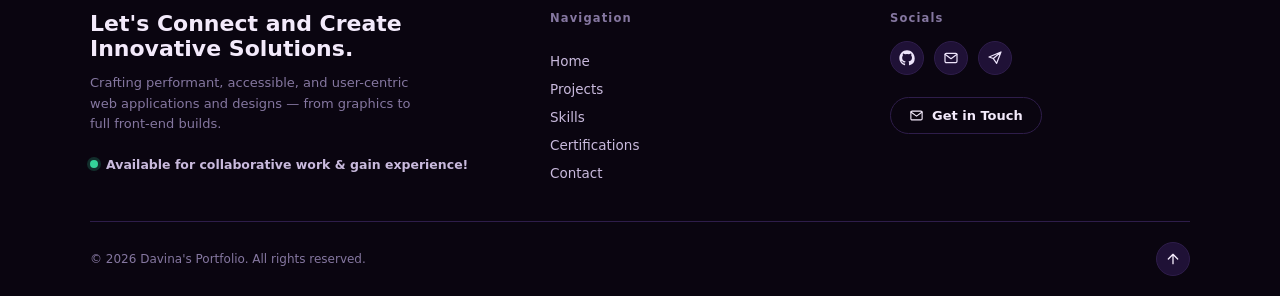
==== commit 169fc8e8: "added new thumbnails for better display clarity" ====
--- a/index.html
+++ b/index.html
@@ -135,7 +135,7 @@
 
         <div class="projects-panel reveal">
           <span class="panel-eyebrow">SCHOOL ORGANIZATION WORKS</span>
-          <div class="panel-heading">School Publication Materials, Mockups, Posters, &amp; Logos</div>
+          <div class="panel-heading">School Publication Materials, Mockups, &amp; Posters</div>
           <div class="project-grid" id="projectGrid"></div>
         </div>
 
@@ -360,7 +360,7 @@
       <p>Crafting performant, accessible, and user-centric web applications and designs — from graphics to full front-end builds.</p>
       <div class="footer-status">
         <span class="status-dot"></span>
-        Available for select opportunities
+        Available for collaborative work & gain experience!
       </div>
     </div>
 
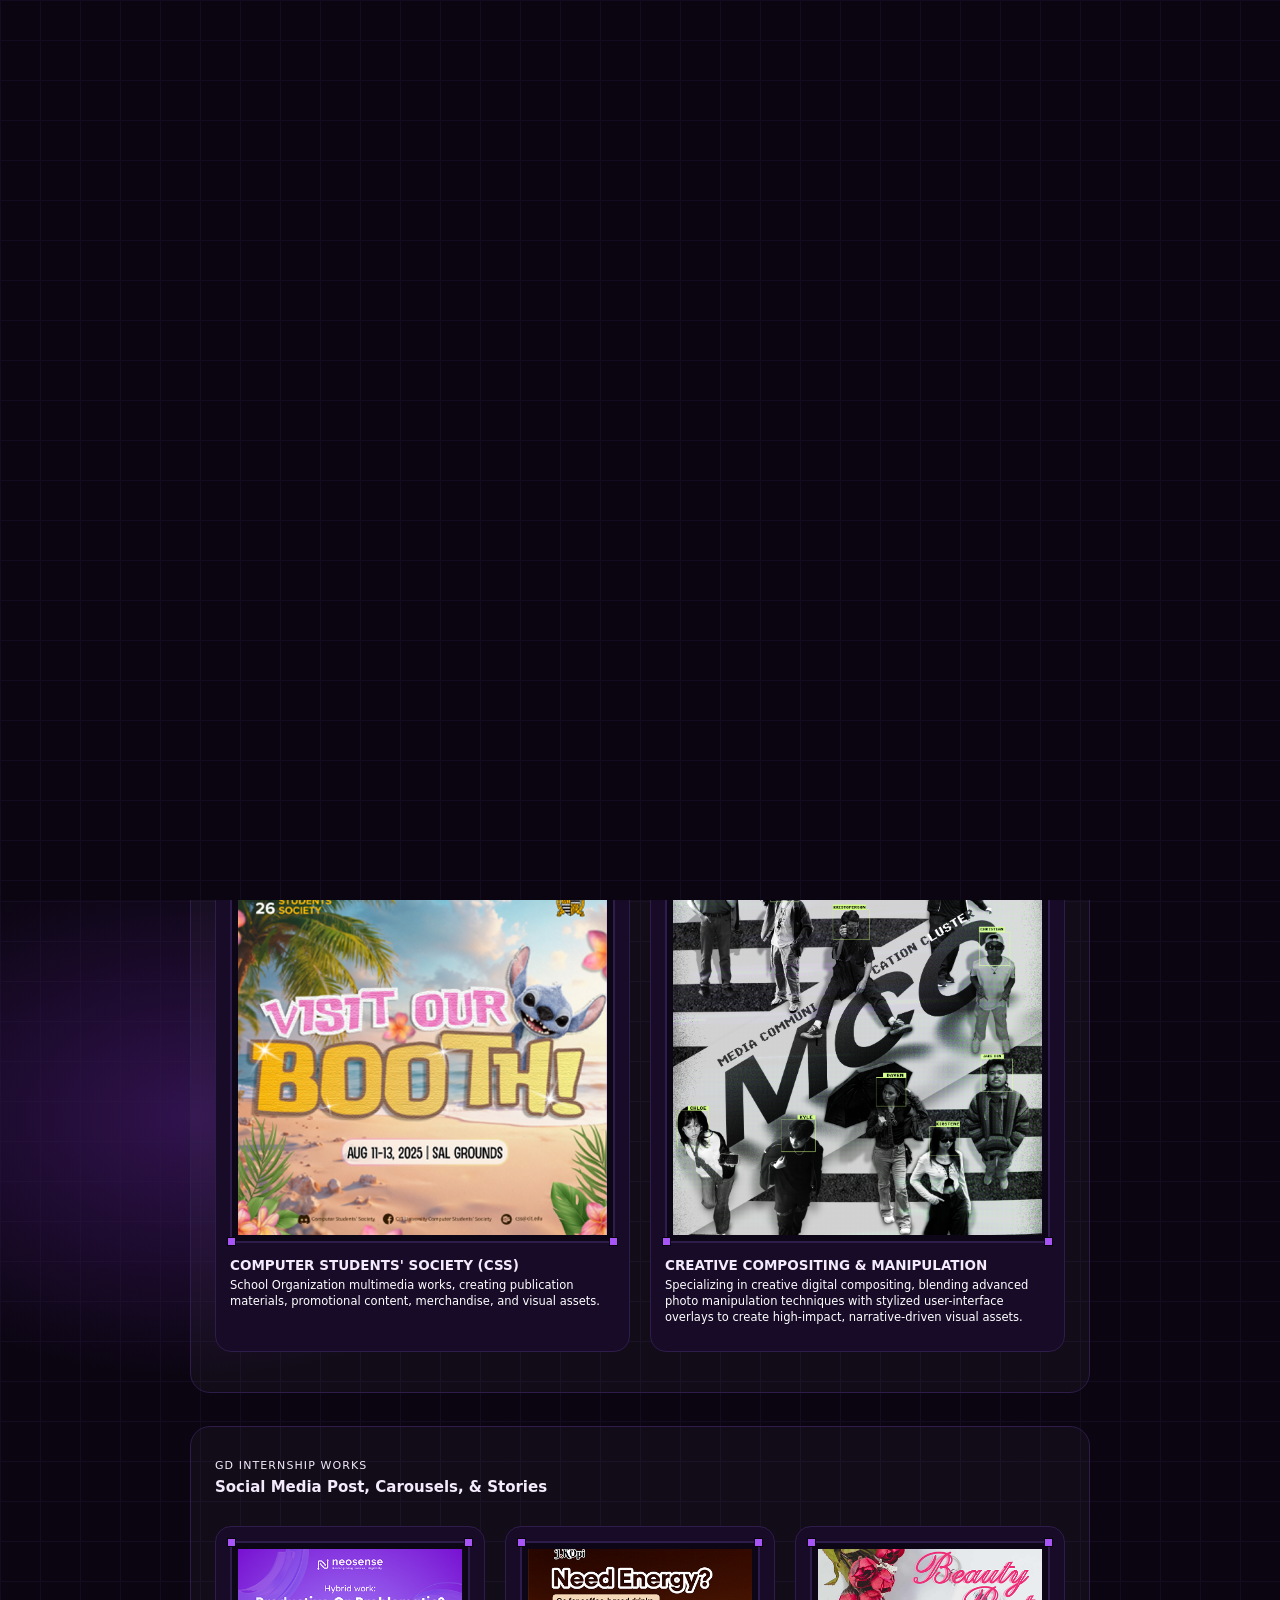
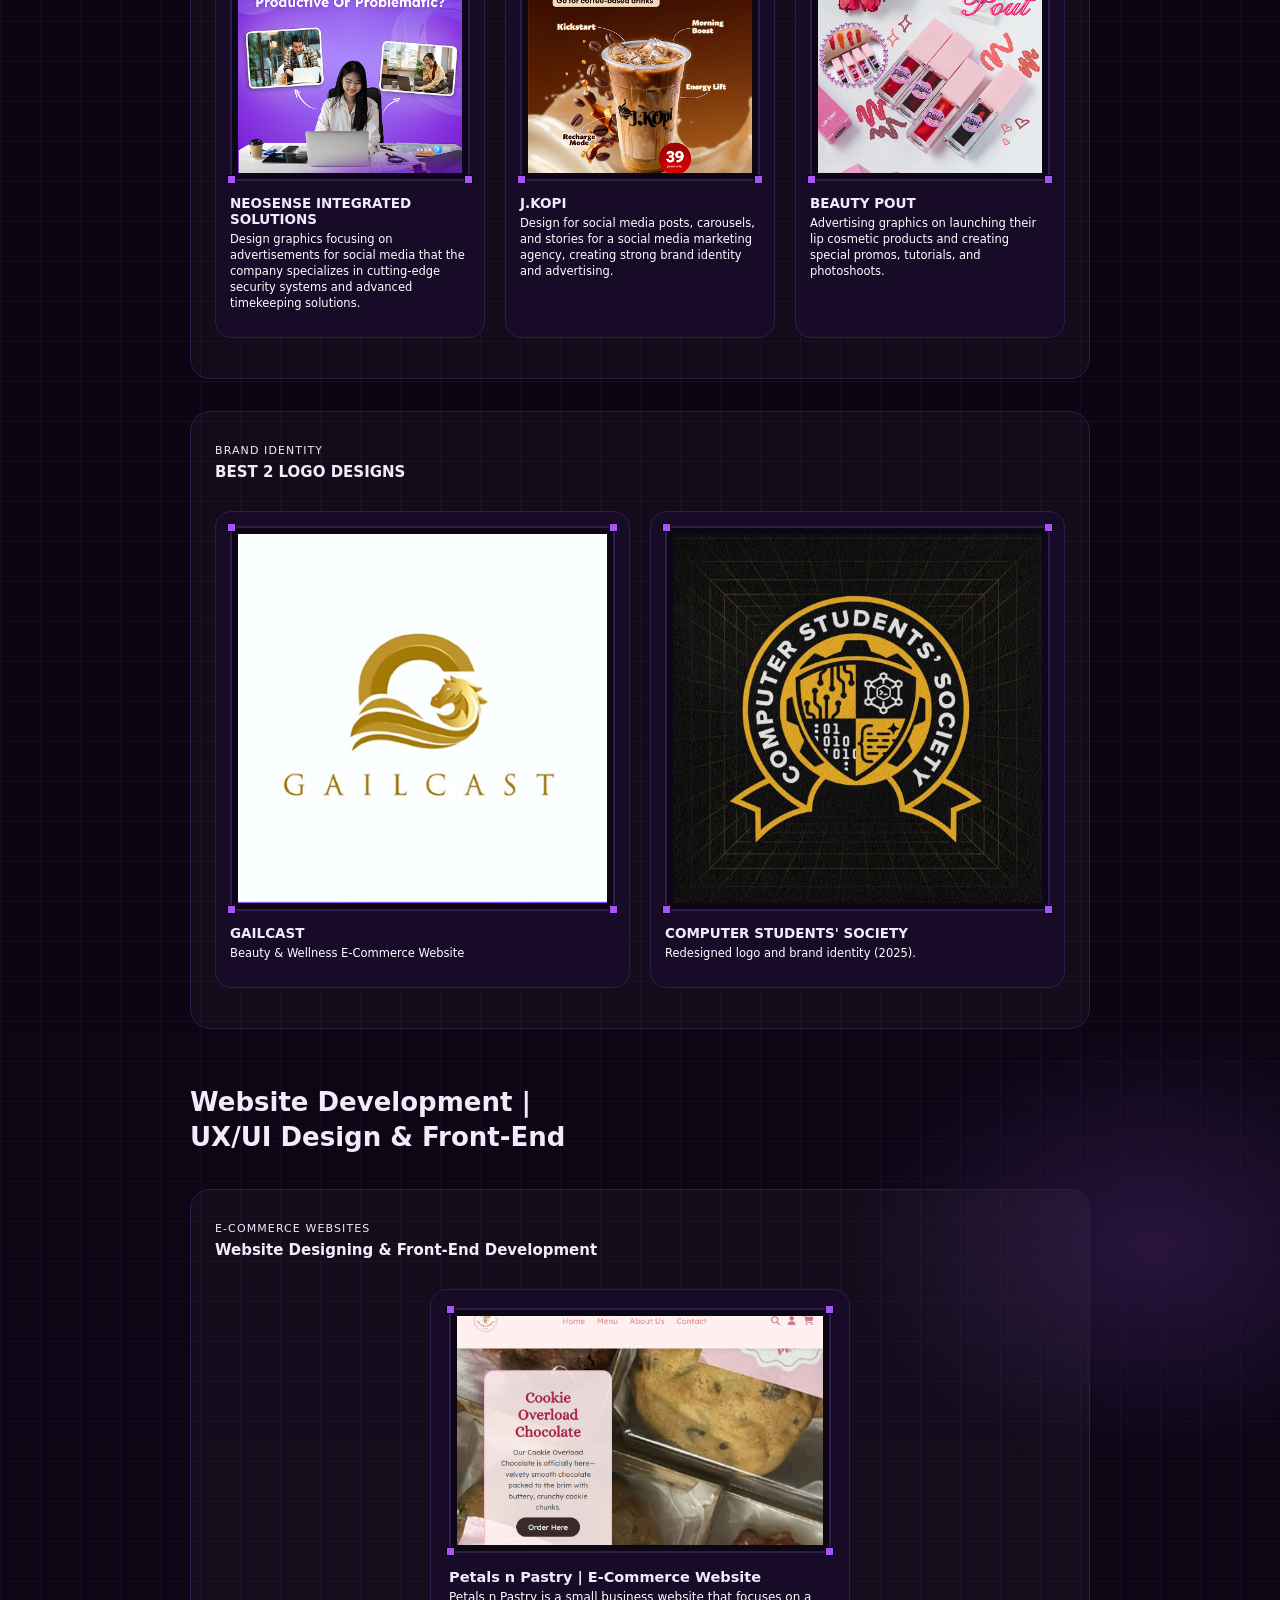
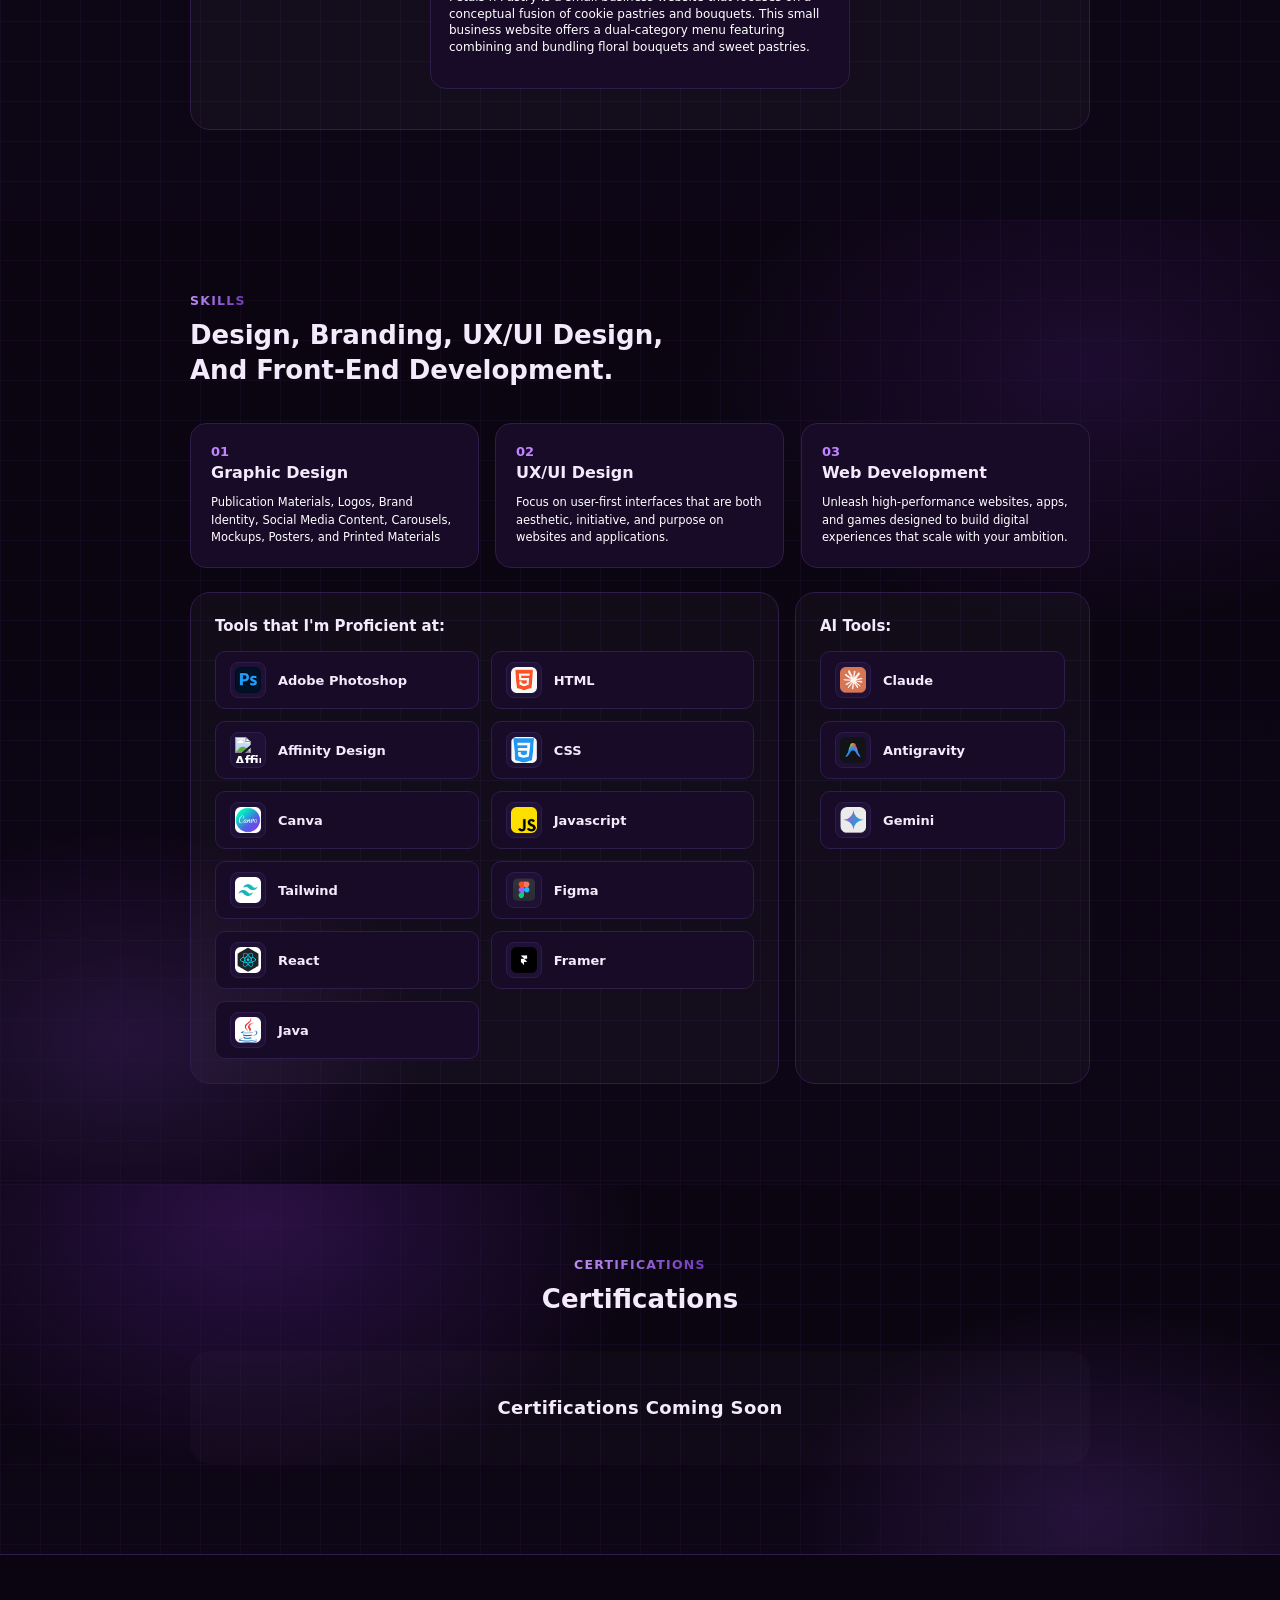
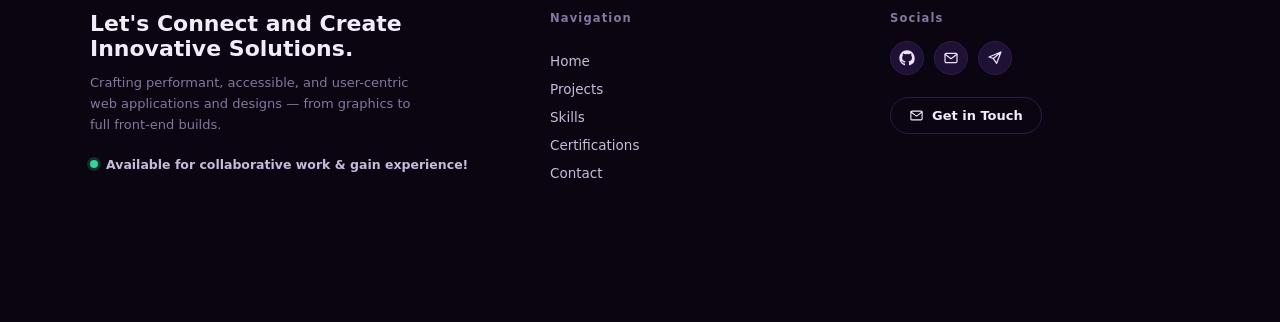
==== commit 8c98d9d9: "added smooth scroling and accessability" ====
--- a/index.html
+++ b/index.html
@@ -355,7 +355,7 @@
 
     <footer id="siteFooter" class="site-footer">
   <div class="footer-top">
-    <div class="footer-brand">
+    <div class="footer-brand reveal">
       <h3>Let's Connect and Create Innovative Solutions.</h3>
       <p>Crafting performant, accessible, and user-centric web applications and designs — from graphics to full front-end builds.</p>
       <div class="footer-status">
@@ -364,7 +364,7 @@
       </div>
     </div>
 
-    <div class="footer-nav">
+    <div class="footer-nav reveal">
       <span class="footer-col-label">Navigation</span>
       <a href="#home" data-target="home">Home</a>
       <a href="#projects" data-target="projects">Projects</a>
@@ -373,7 +373,7 @@
       <a href="#contact" data-target="contact">Contact</a>
     </div>
 
-    <div class="footer-socials">
+    <div class="footer-socials reveal">
       <span class="footer-col-label">Socials</span>
       <div class="footer-social-row">
         <a class="social-icon" href="https://github.com/vinada222" target="_blank" rel="noopener noreferrer" aria-label="GitHub">
@@ -393,7 +393,7 @@
     </div>
   </div>
 
-  <div class="footer-bottom">
+  <div class="footer-bottom reveal">
     <p>&copy; 2026 Davina's Portfolio. All rights reserved.</p>
     <button type="button" class="back-to-top" id="backToTop" aria-label="Back to top">
       <svg viewBox="0 0 24 24" fill="none" stroke="currentColor" stroke-width="2" stroke-linecap="round" stroke-linejoin="round"><path d="M12 19V5M5 12l7-7 7 7"/></svg>
--- a/styles.css
+++ b/styles.css
@@ -48,6 +48,12 @@
 
   html{
     scroll-behavior: smooth;
+  }
+
+  @media (prefers-reduced-motion: reduce){
+    html{
+      scroll-behavior: auto;
+    }
   }
 
   .site-header{
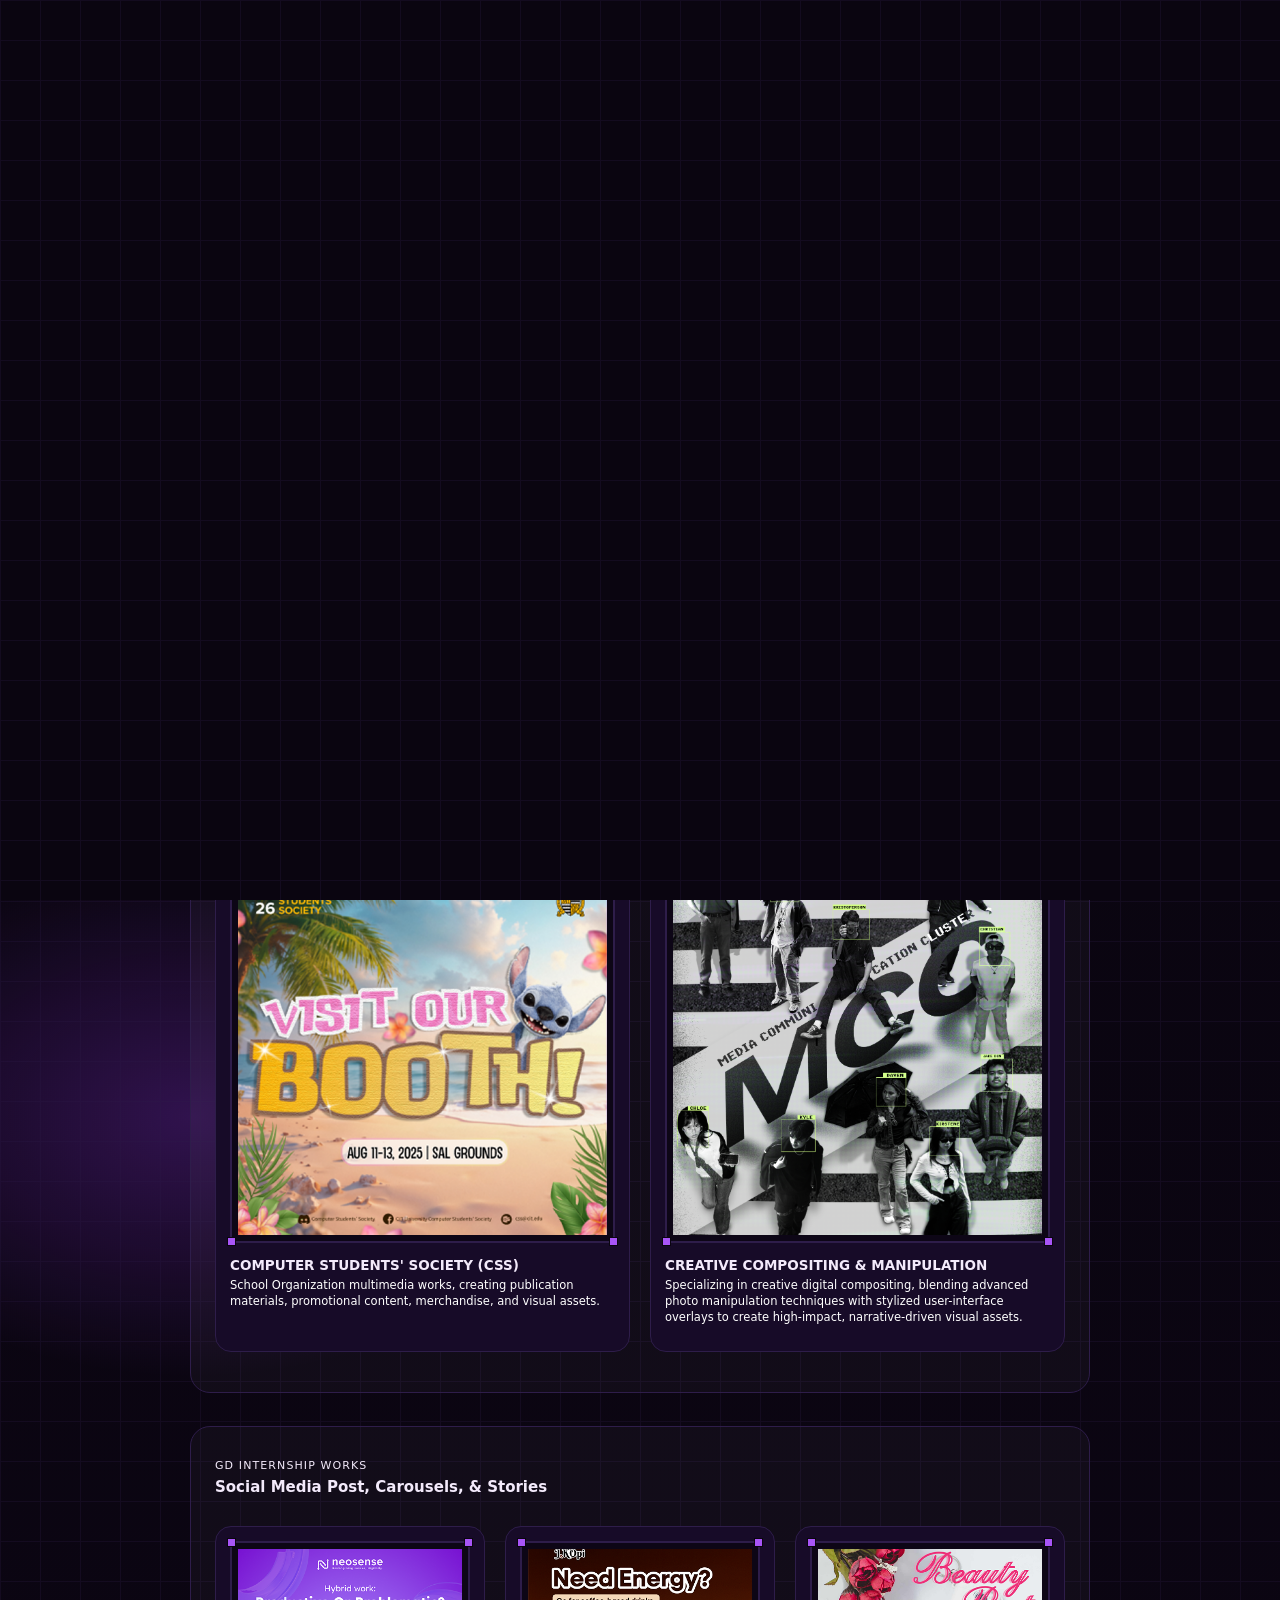
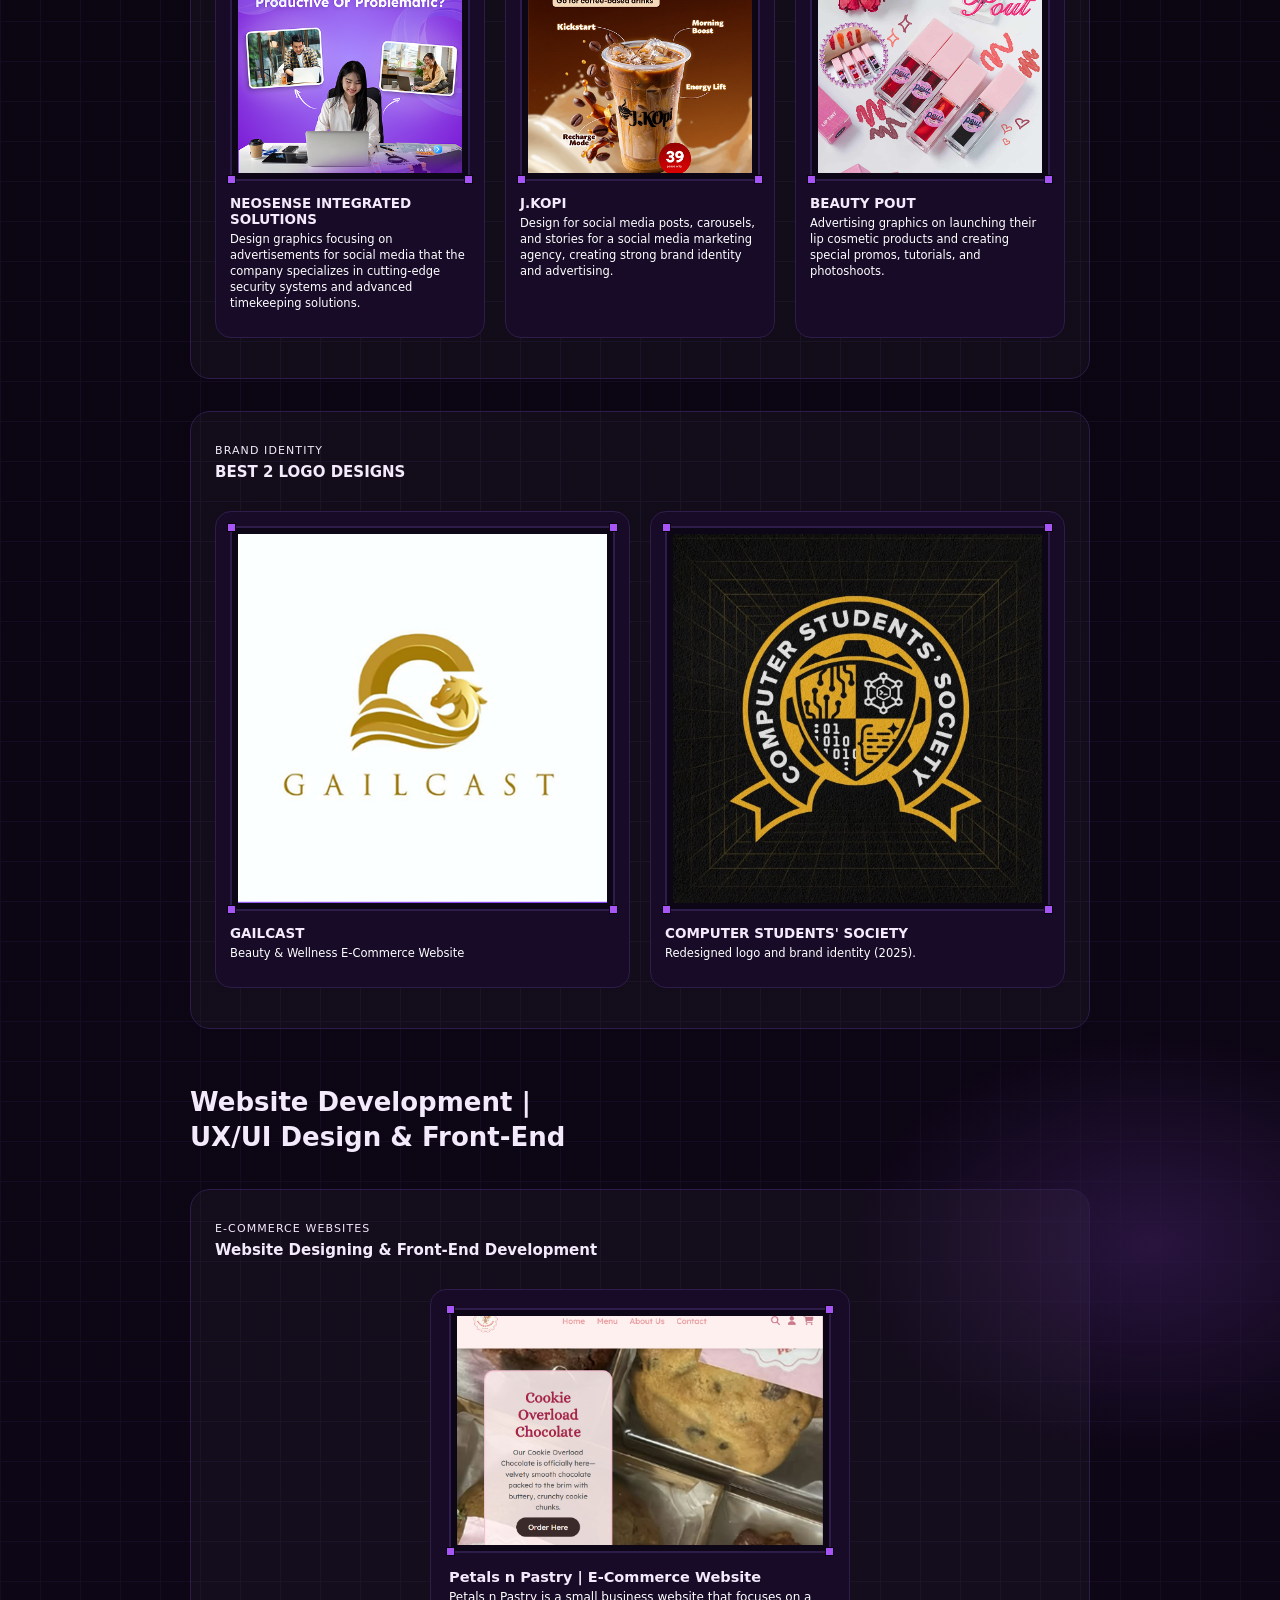
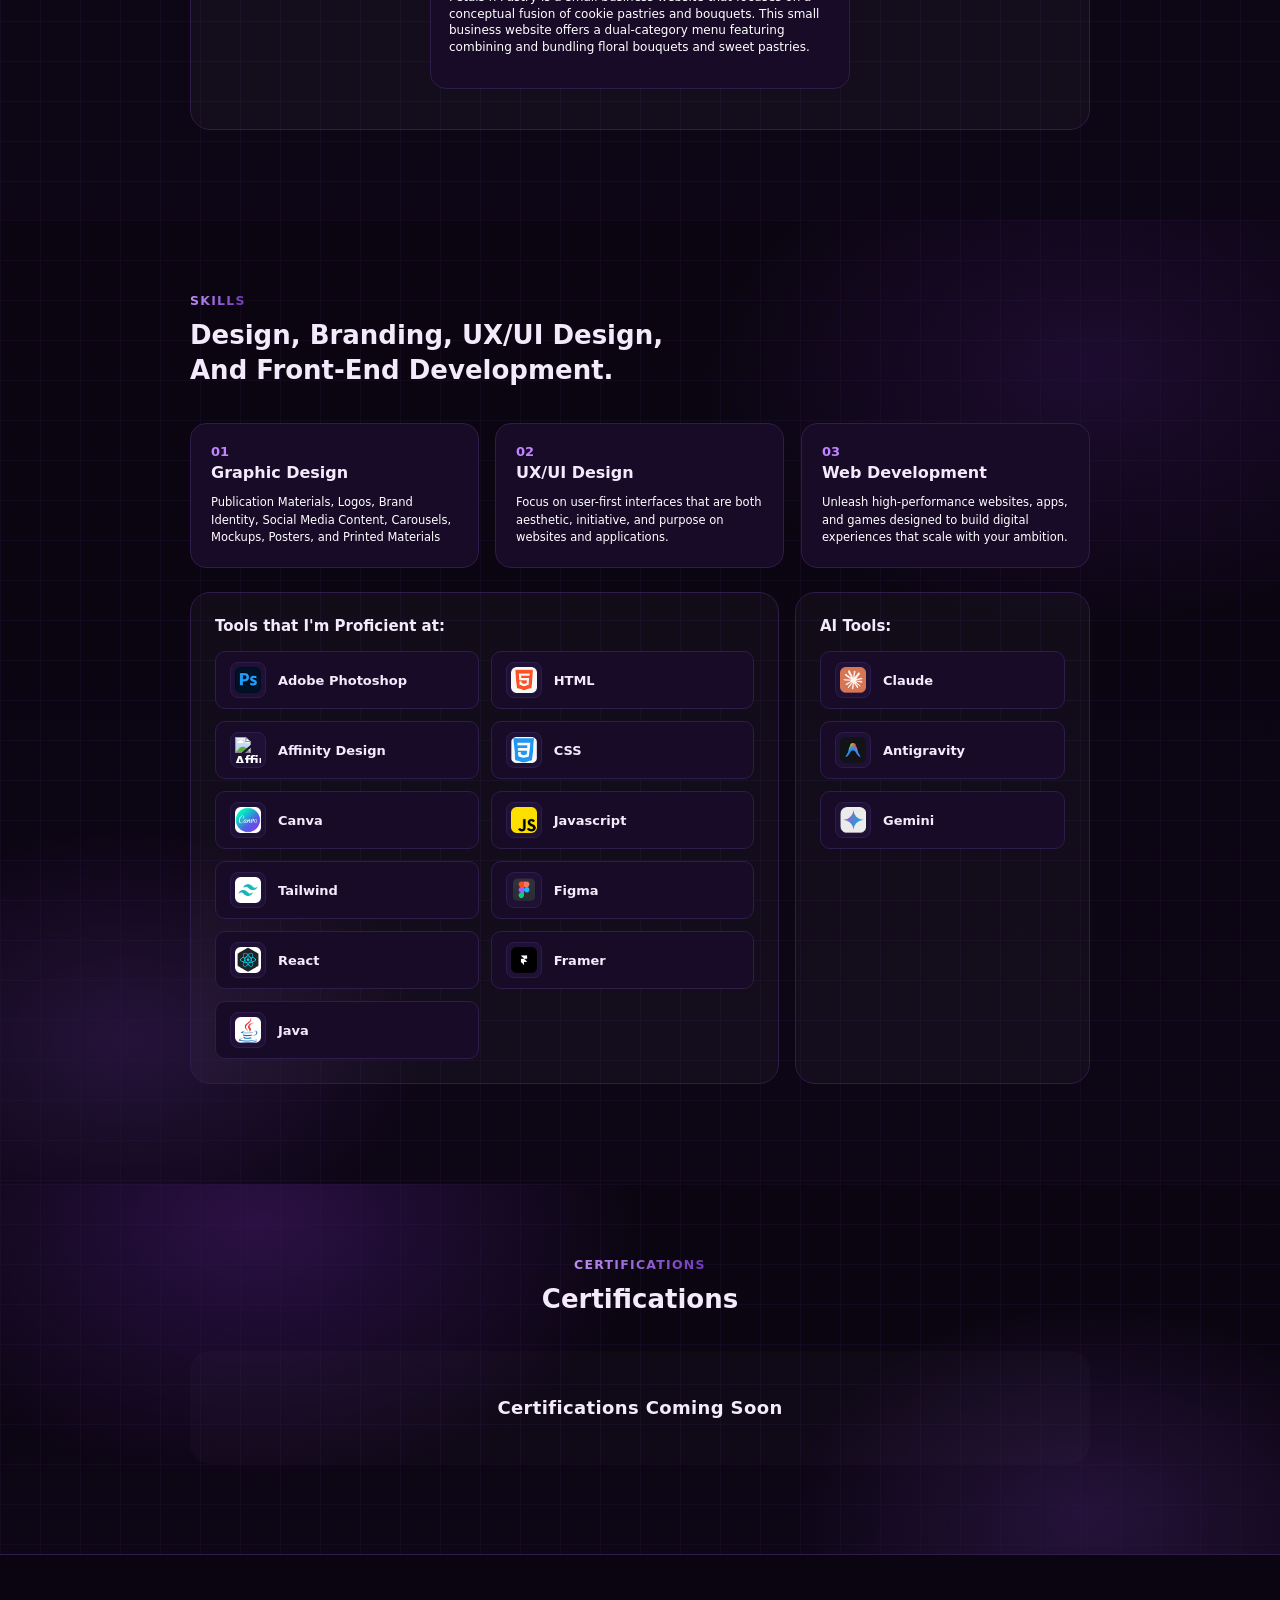
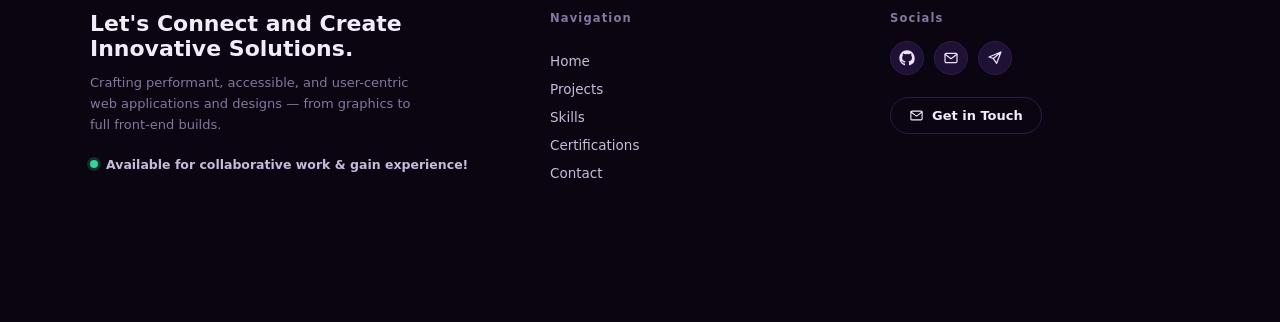
==== commit e036bf77: "fade in animation scroll" ====
--- a/index.html
+++ b/index.html
@@ -165,7 +165,7 @@
                   <span class="corner corner-tr"></span>
                   <span class="corner corner-bl"></span>
                   <span class="corner corner-br"></span>
-                  <img class="proj-thumb-large" src="./photos/Thumbnail.png" alt="Petals n Pastry | E-Commerce Website">
+                  <img class="proj-thumb-large reveal" src="./photos/Thumbnail.png" alt="Petals n Pastry | E-Commerce Website">
                 </div>
                 <h4>Petals n Pastry | E-Commerce Website</h4>
                 <p>Petals n Pastry is a small business website that focuses on a conceptual fusion of cookie pastries and bouquets. This small business website offers a dual-category menu featuring combining and bundling floral bouquets and sweet pastries. </p>
--- a/styles.css
+++ b/styles.css
@@ -1004,14 +1004,6 @@
     opacity: 1;
     transform: translateY(0);
   }
-  @media (prefers-reduced-motion: reduce){
-    .reveal{
-      opacity: 1;
-      transform: none;
-      transition: none;
-    }
-  }
-
   /* Footer */
  .site-footer{
   background: var(--bg-void);
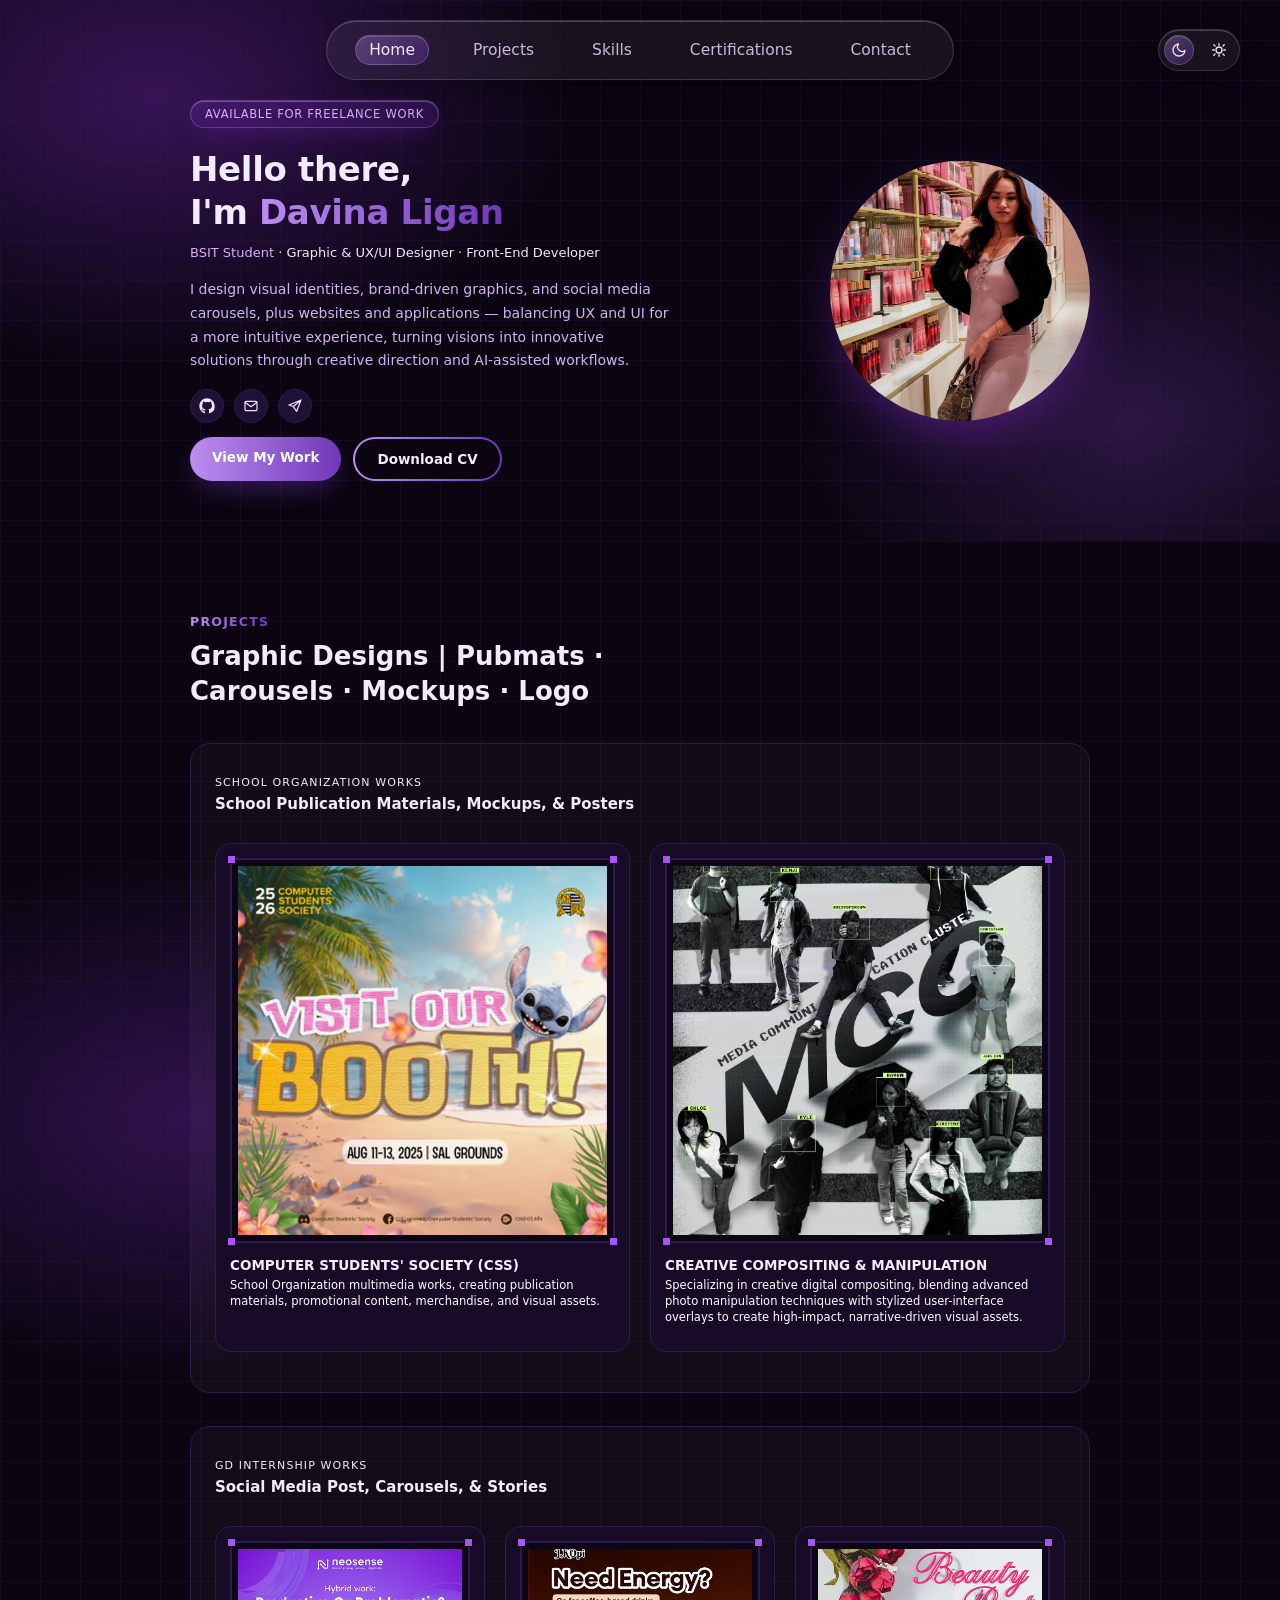
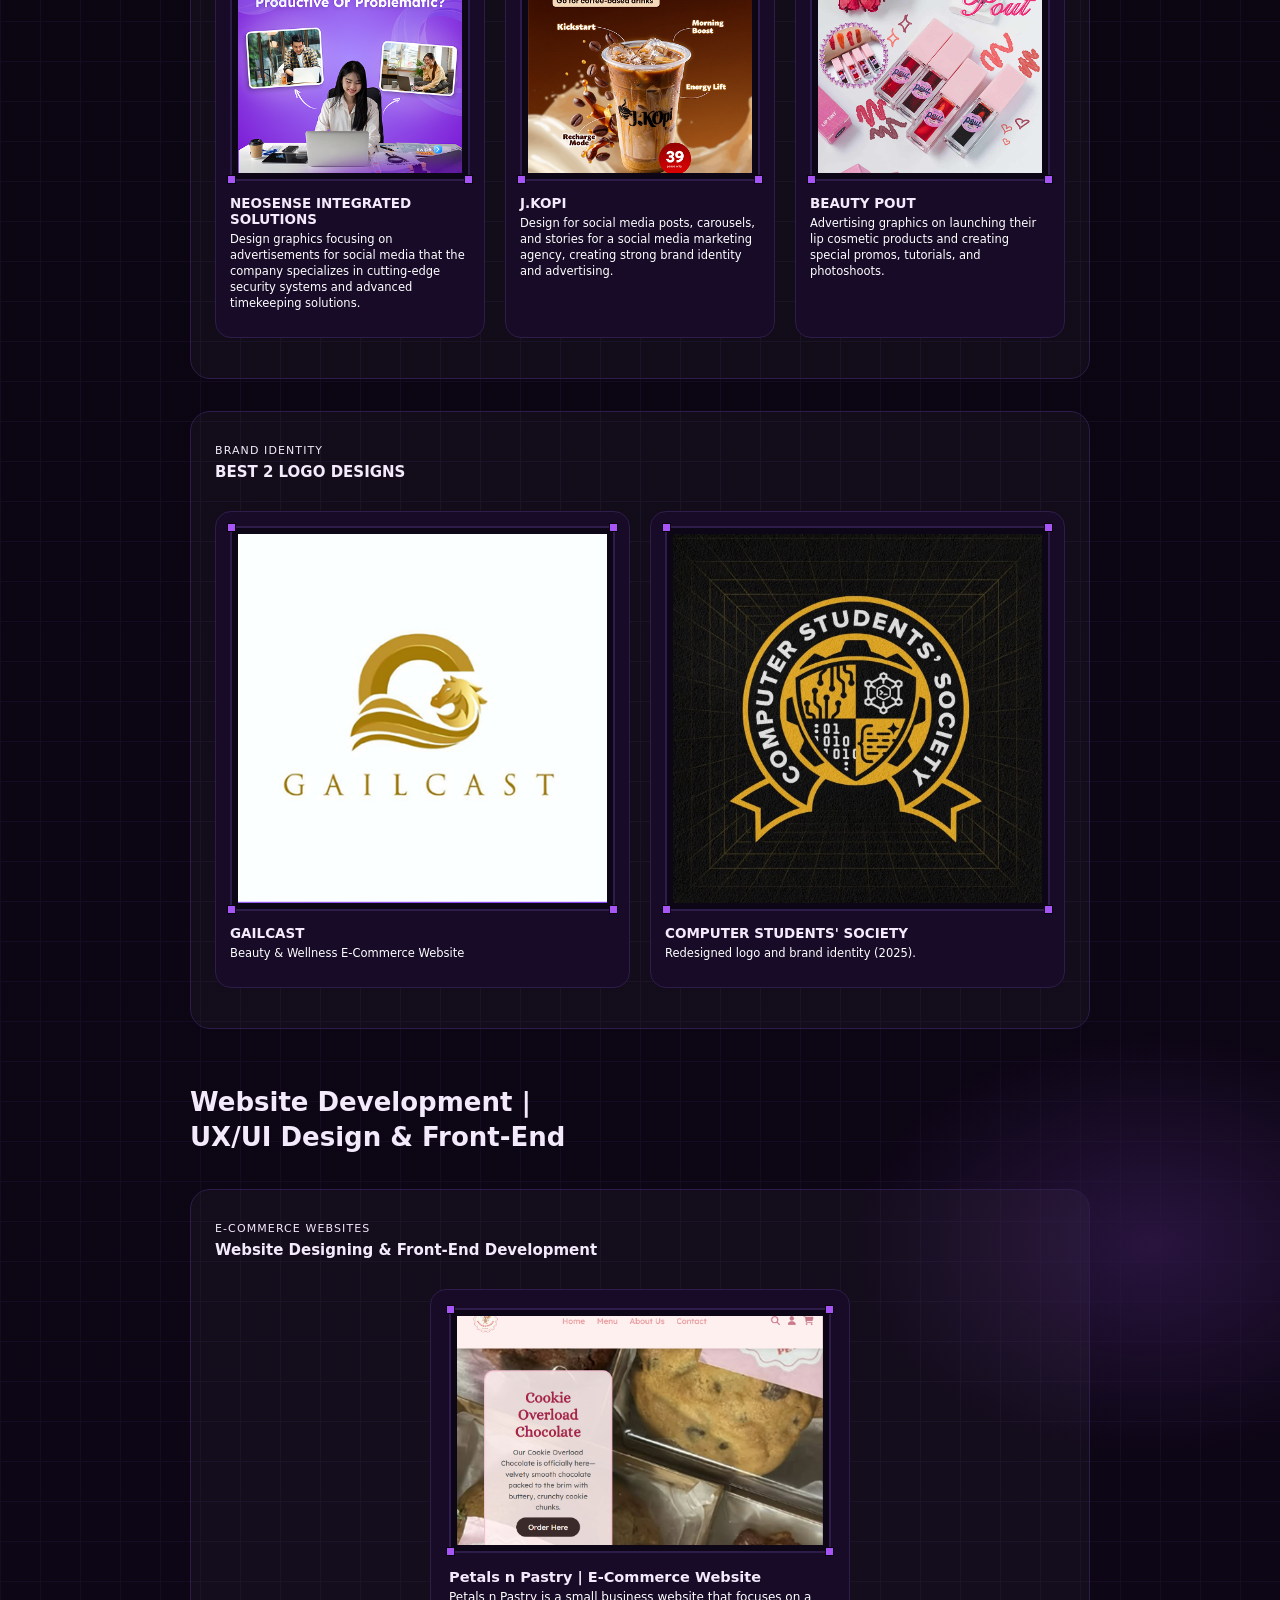
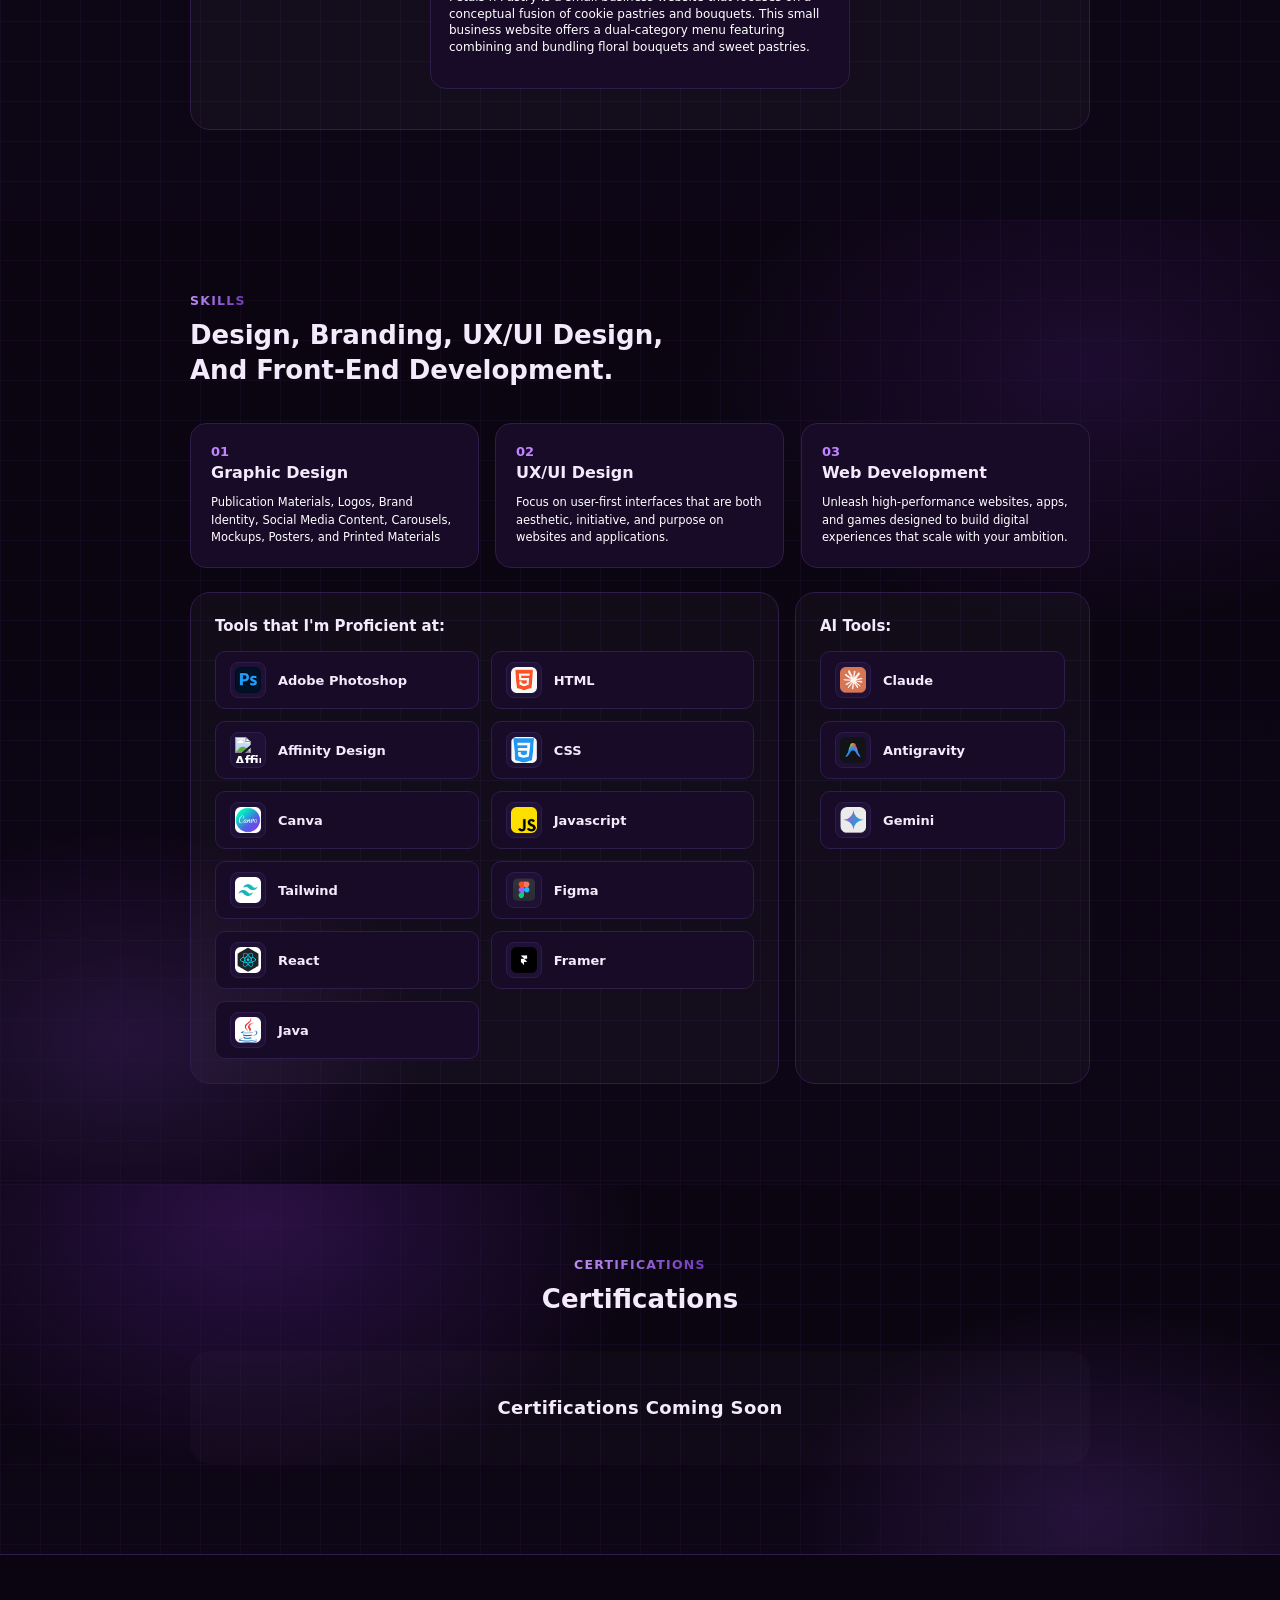
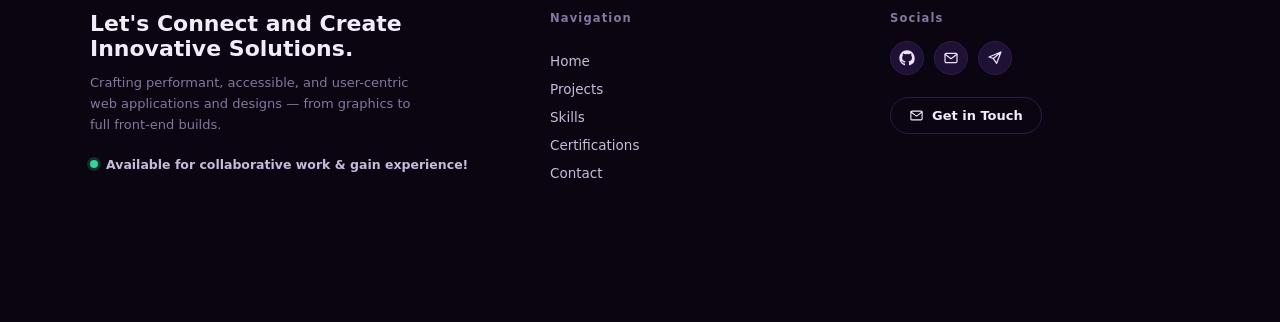
==== commit 1e8eda8b: "fixed animation" ====
--- a/index.html
+++ b/index.html
@@ -99,7 +99,7 @@
             </a>
           </div>
           <div class="btn-row reveal">
-            <a class="btn-primary" href="#projects">View My Work</a>
+            <a class="btn-primary" href="#projects" data-target="projects">View My Work</a>
             <a class="btn-secondary" href="./document/Daven Gailien Ligan_(Davina)-CV.pdf" download="Daven Gailien Ligan_(Davina)-CV.pdf">Download CV</a>
           </div>
         </div>
--- a/styles.css
+++ b/styles.css
@@ -614,11 +614,14 @@
     gap: 20px;
   }
   .proj-card{
+    display: block;
     background: var(--bg-panel);
     border: 1px solid var(--line);
     border-radius: 16px;
     padding: 14px;
+    color: inherit;
     cursor: pointer;
+    text-decoration: none;
     transition: transform .3s ease, border-color .3s ease, box-shadow .3s ease;
   }
   .proj-card:hover{
